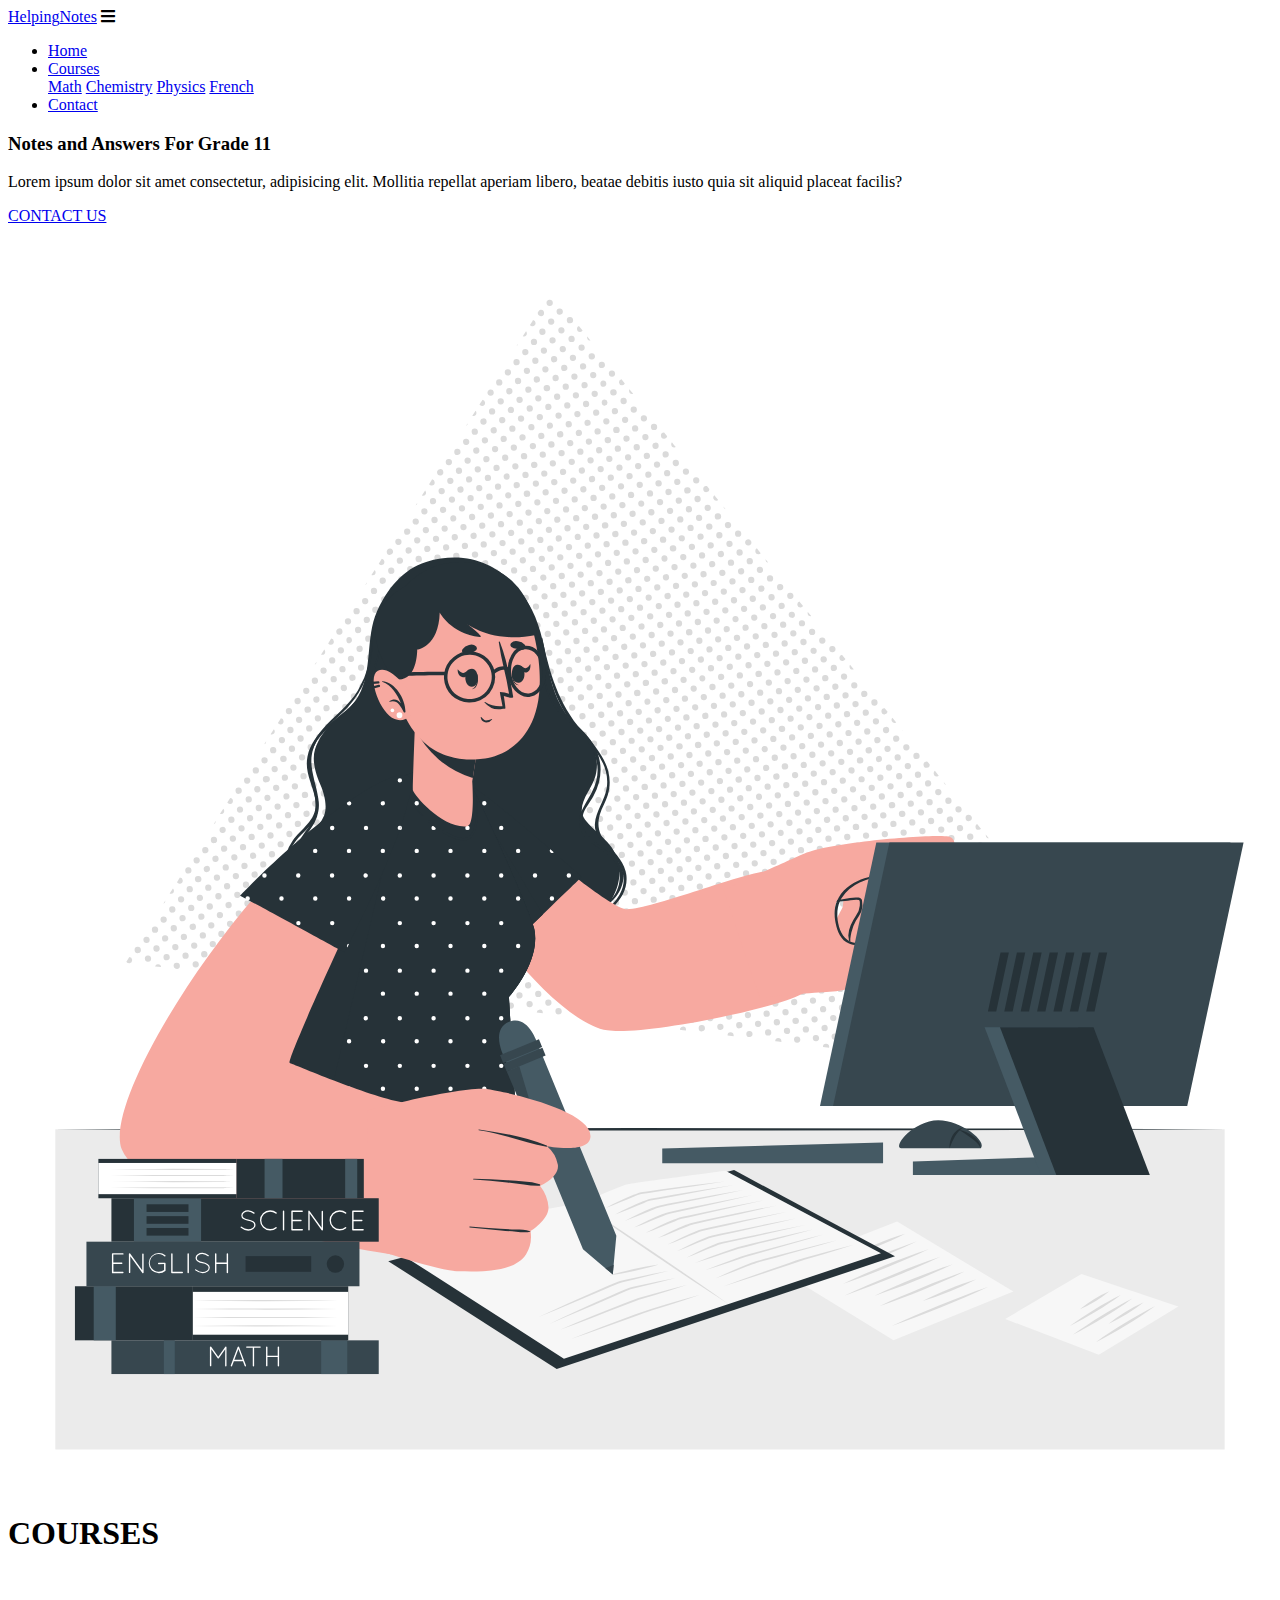
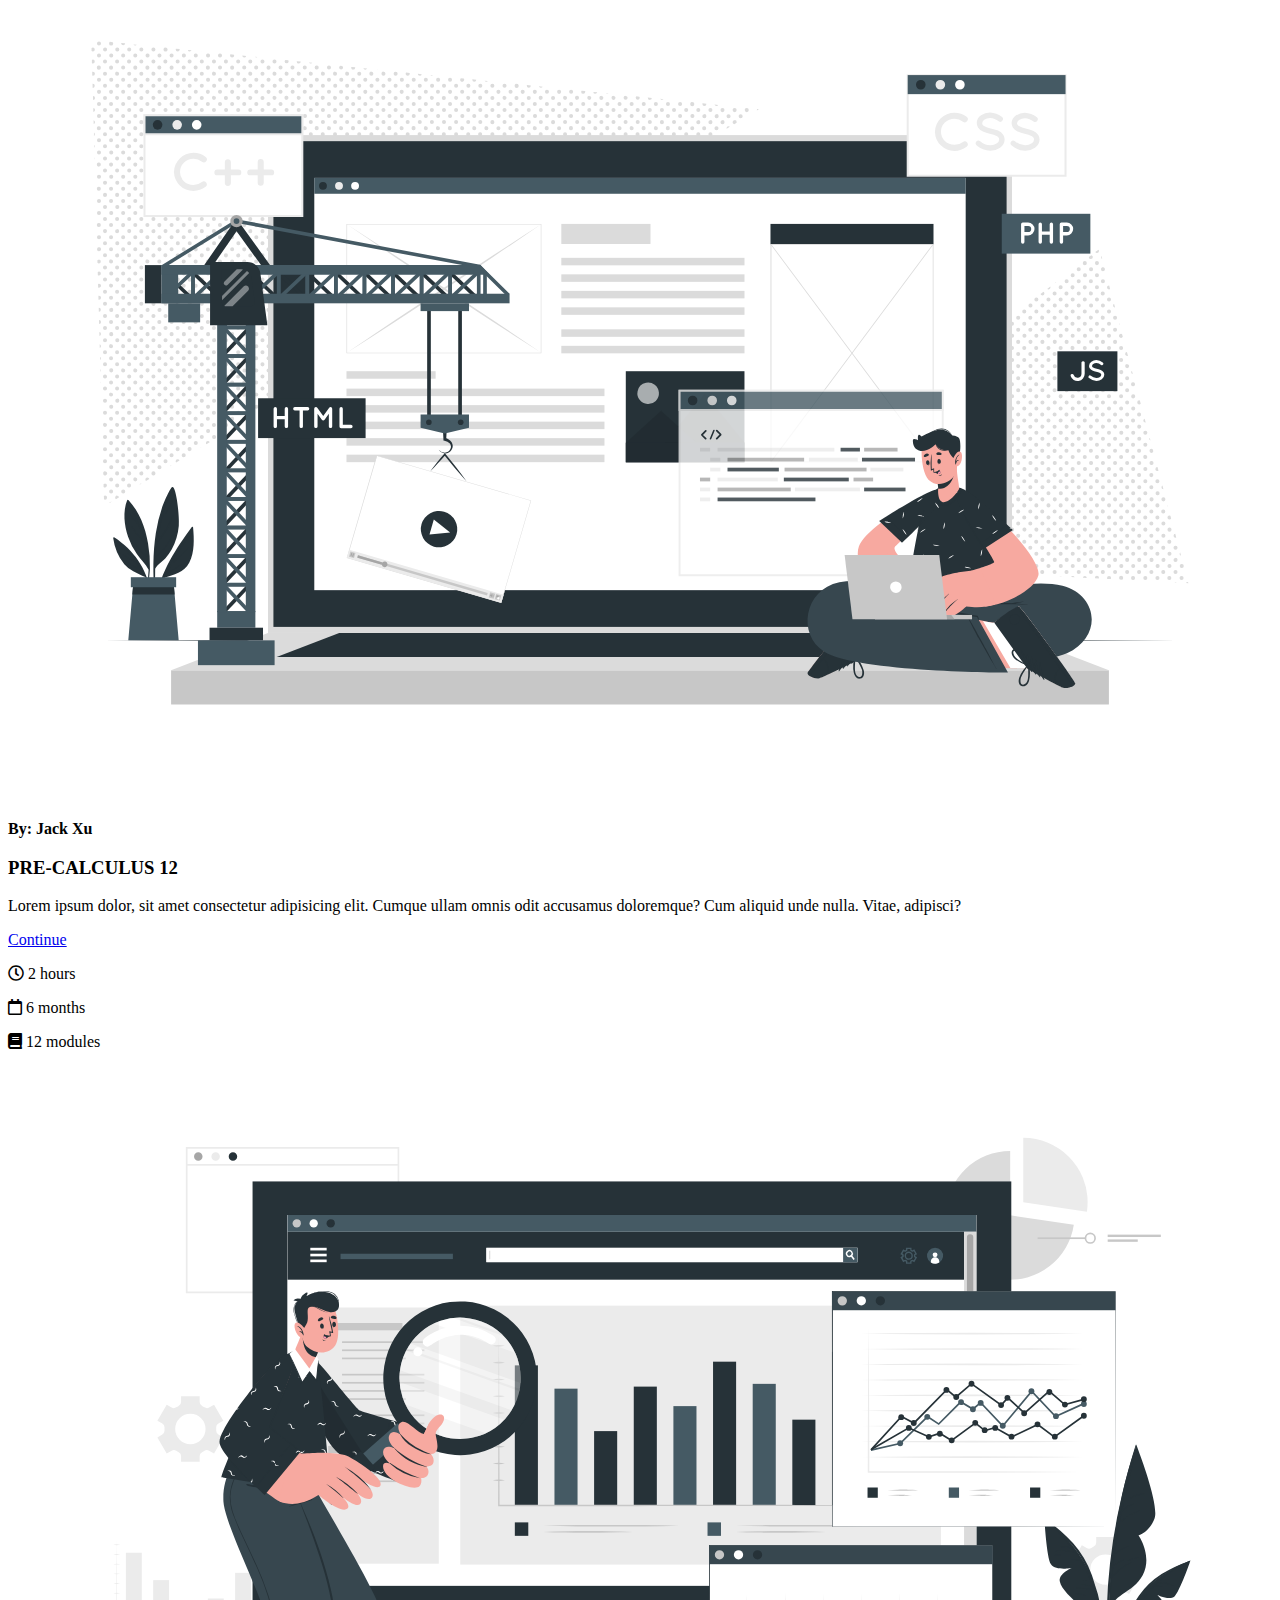
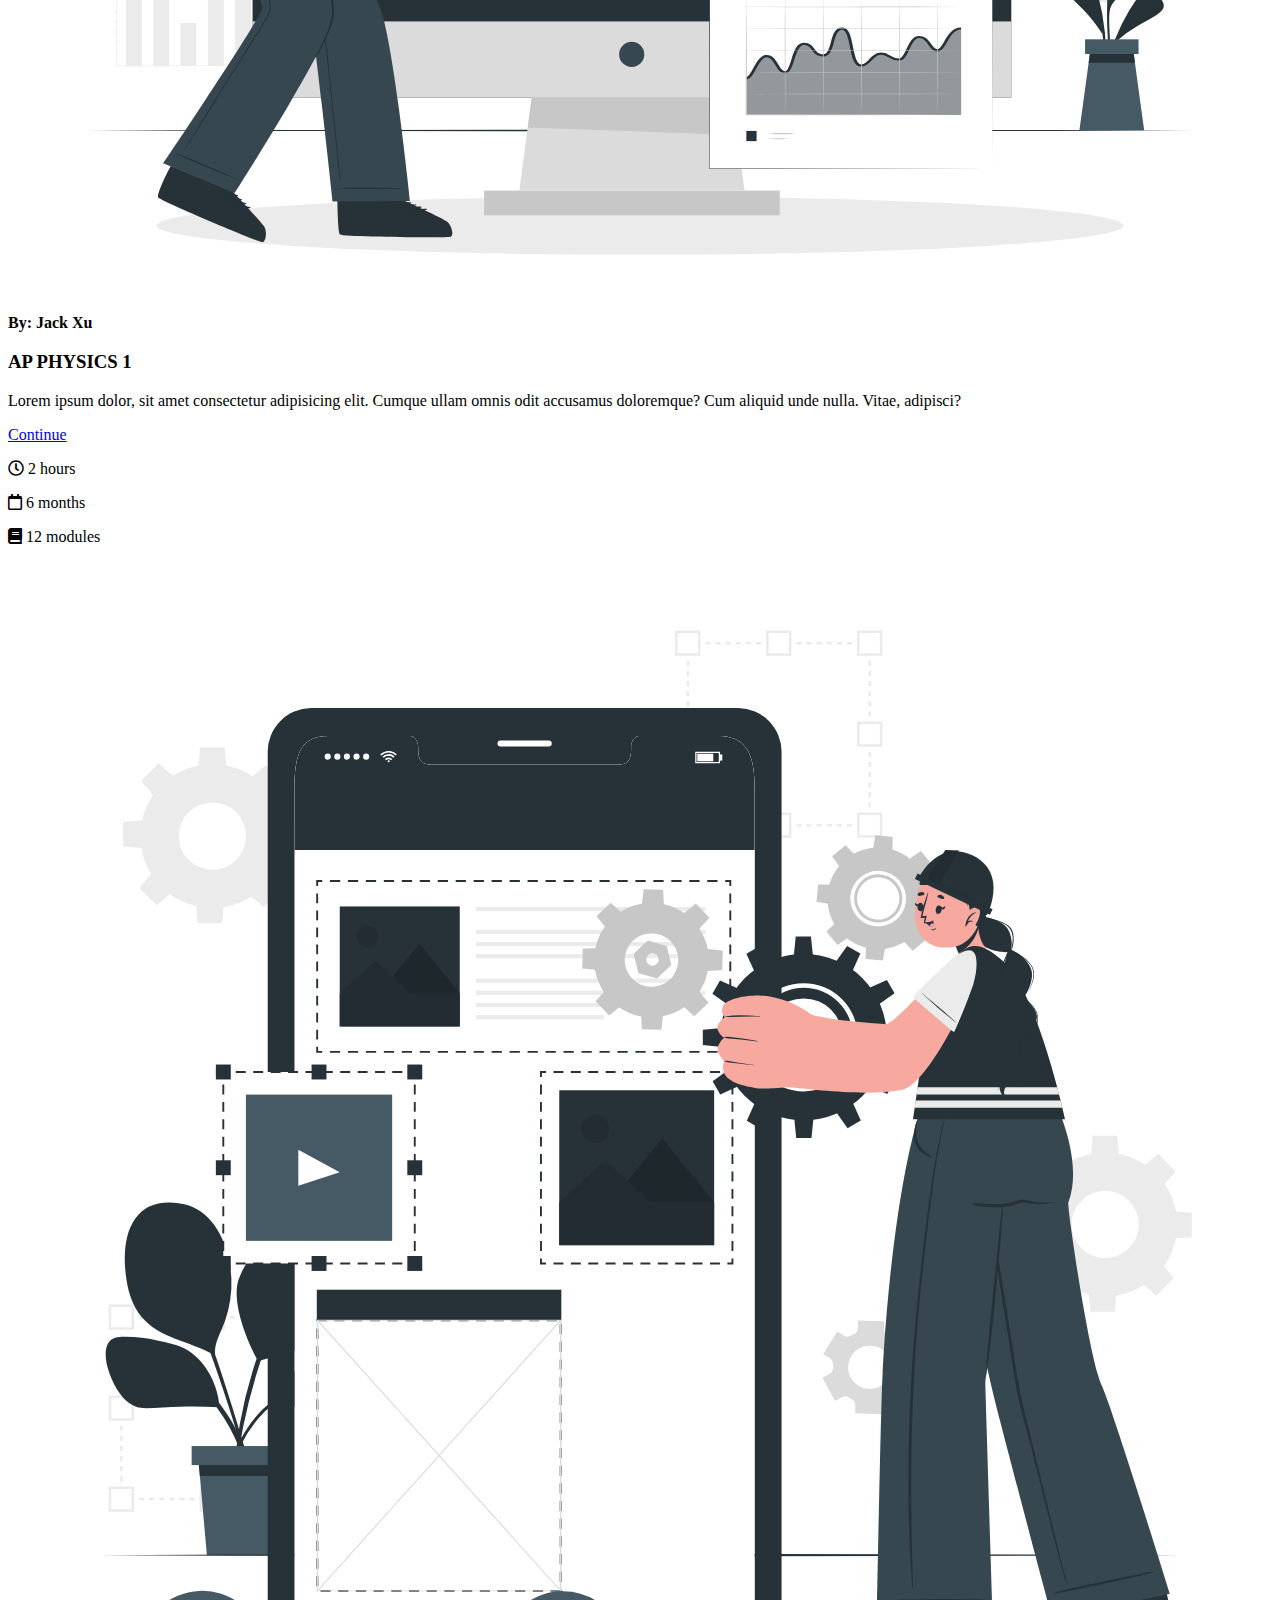
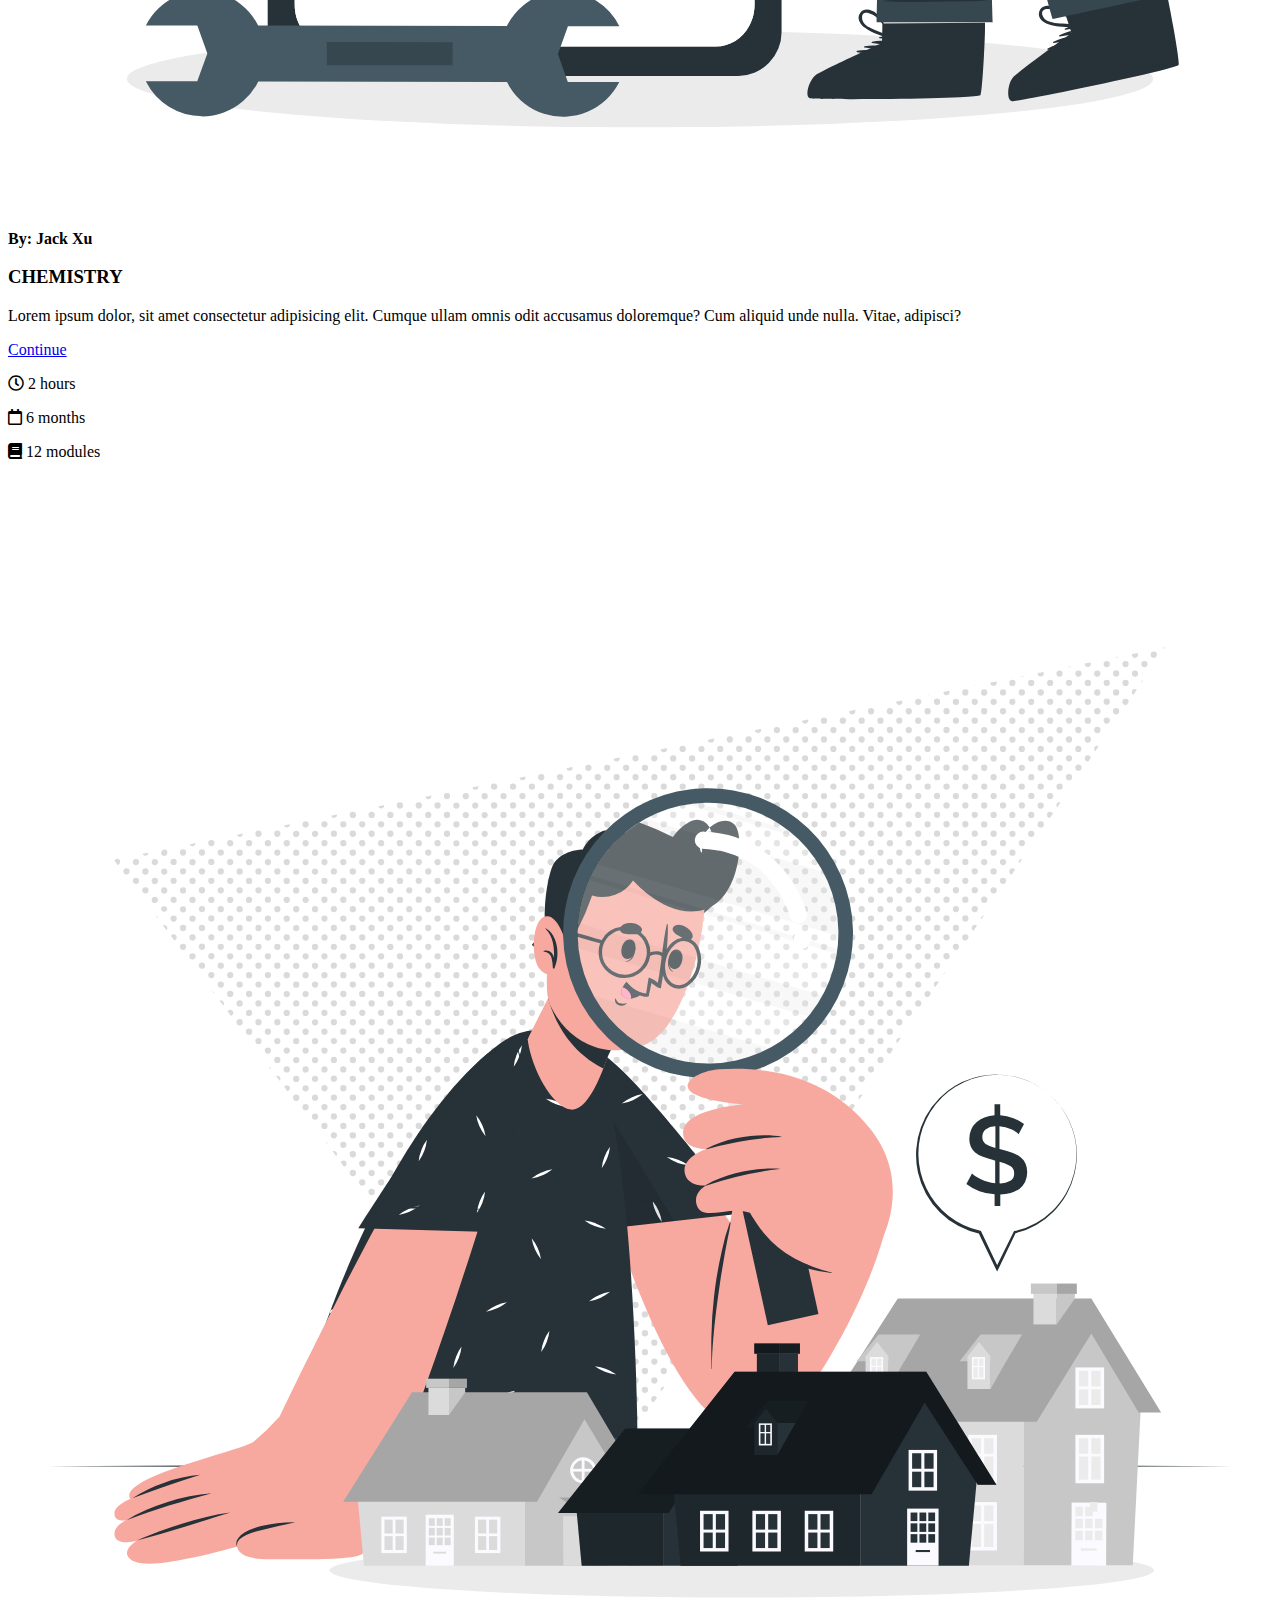
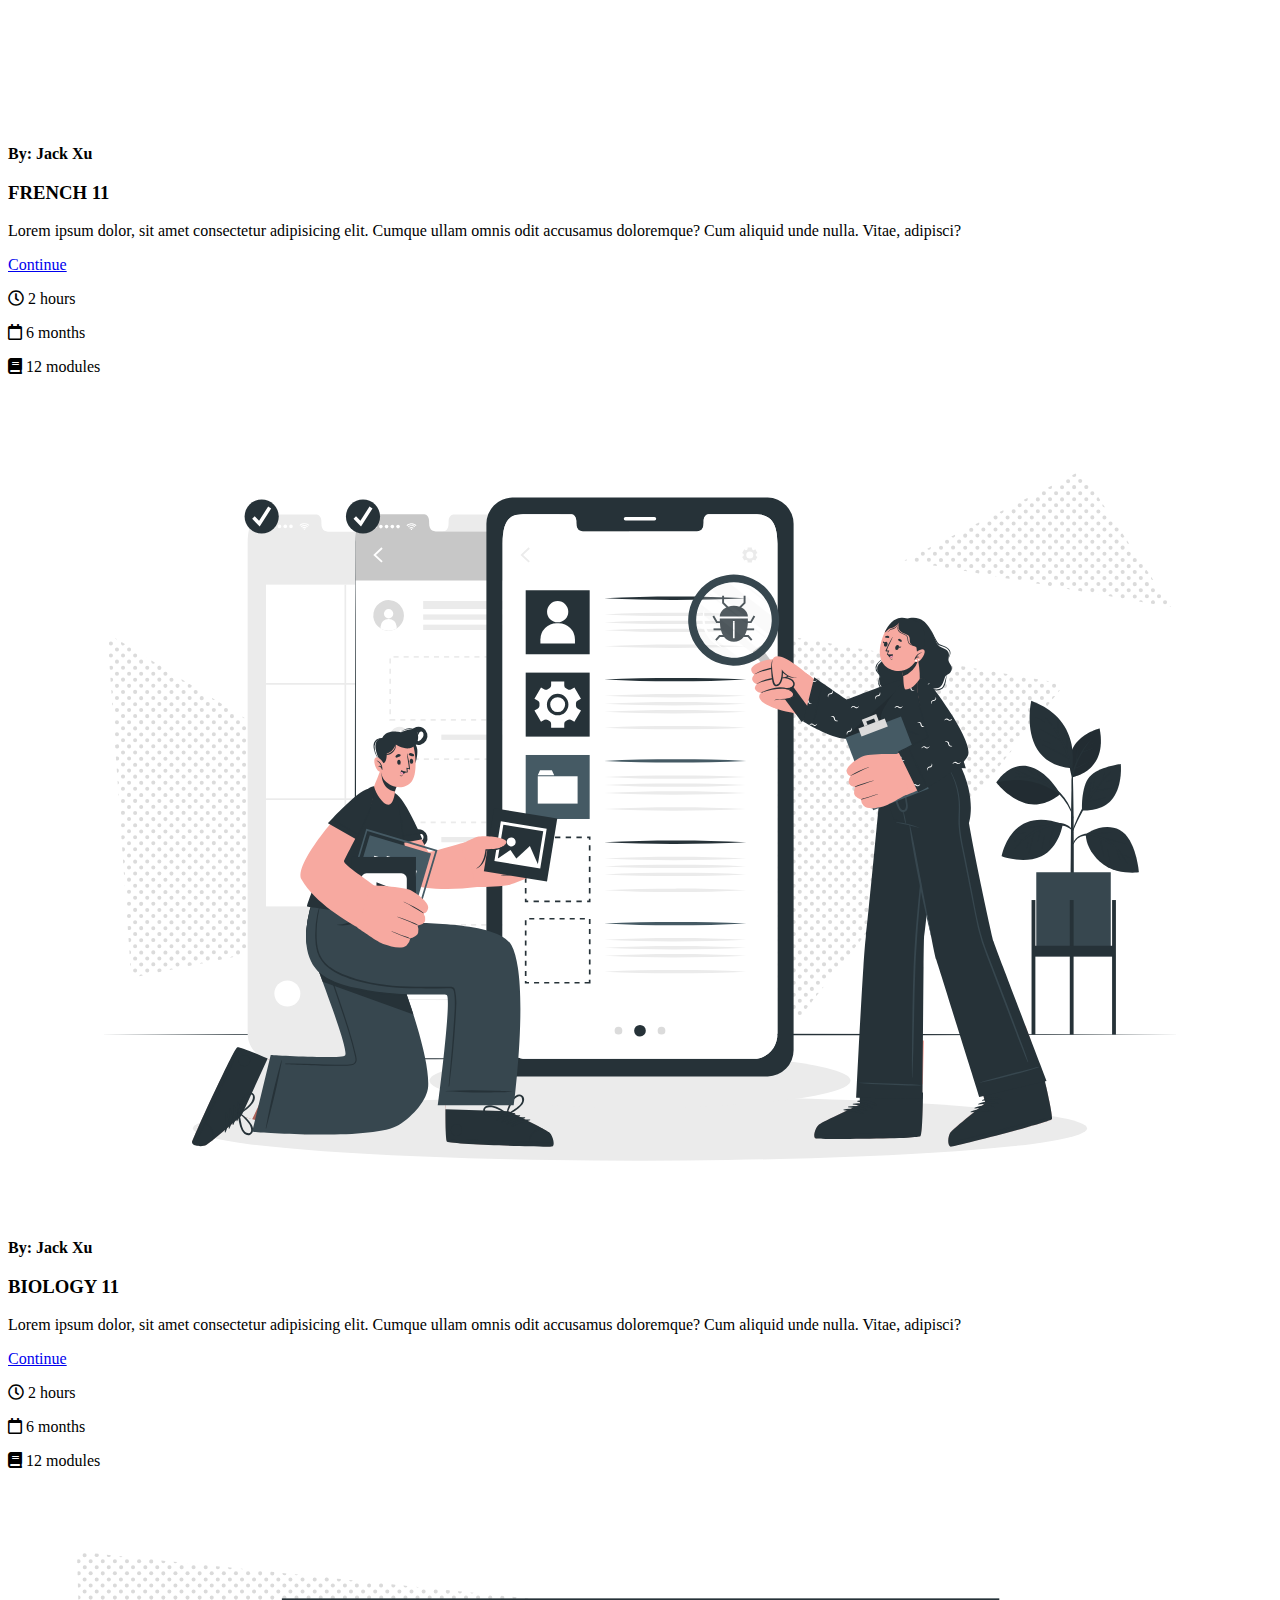
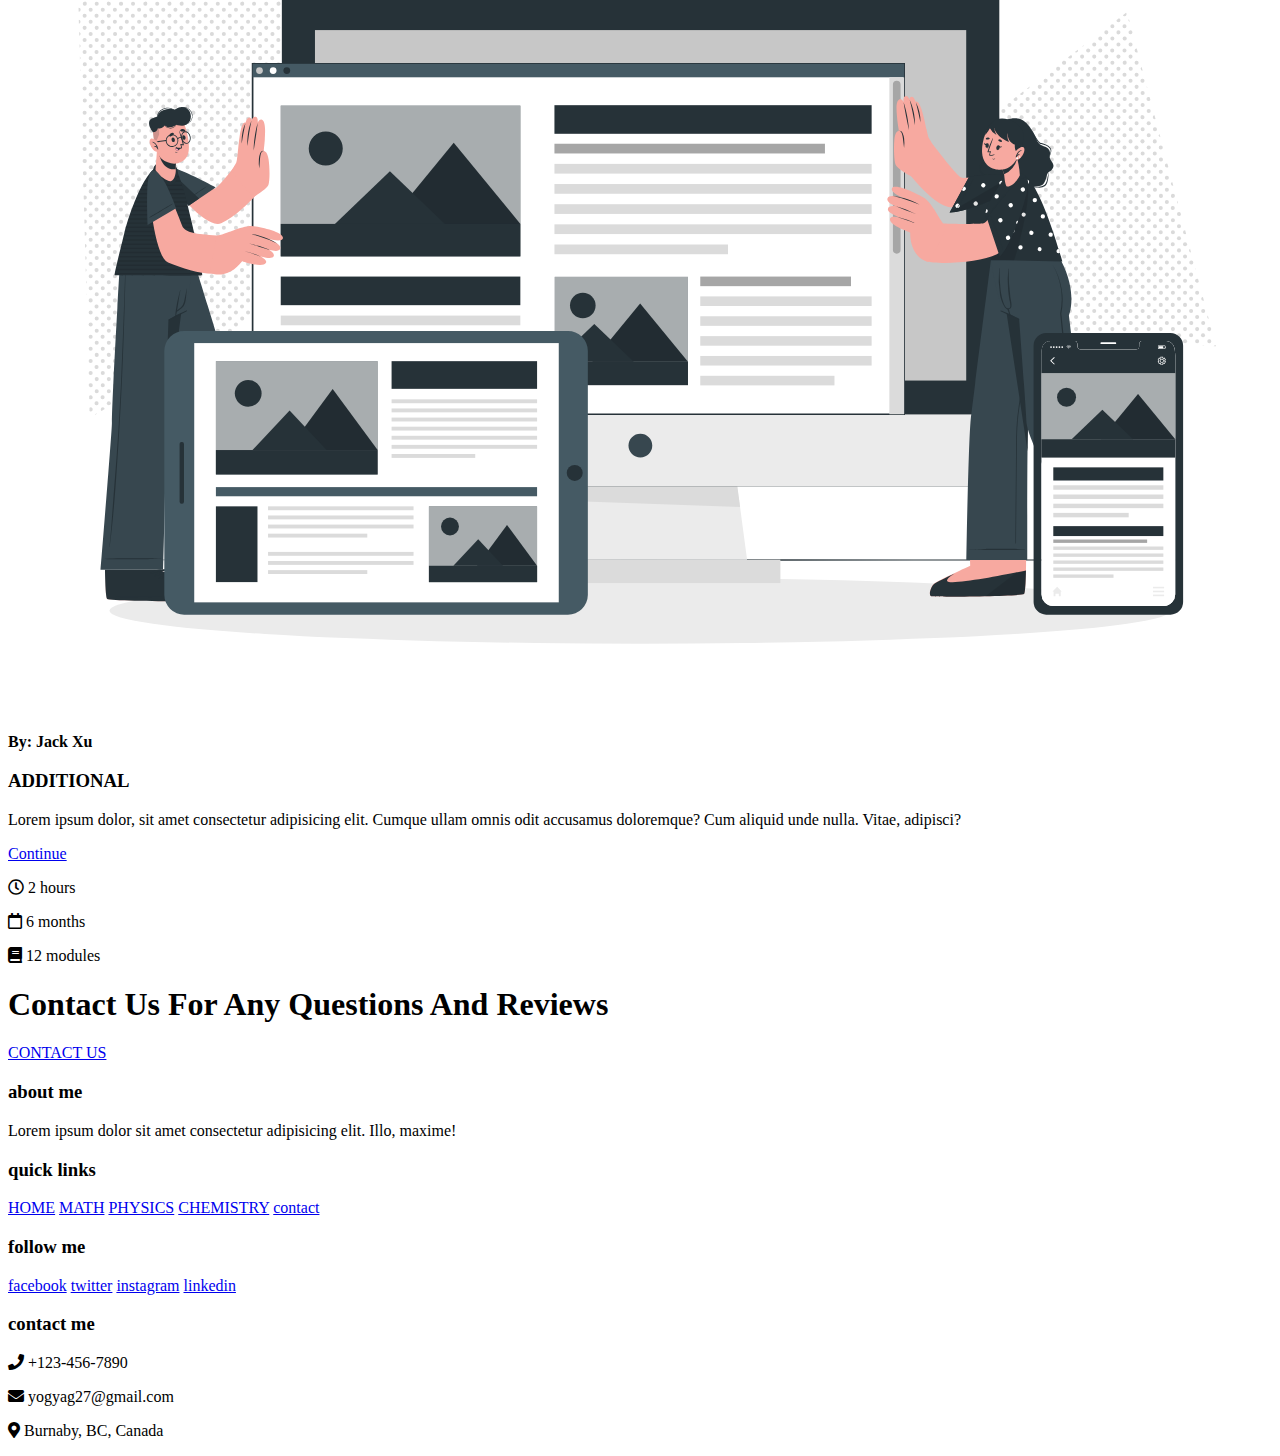
==== index.html @ 60c401e8 "Add files via upload" ====
<!DOCTYPE html>
<html lang="en">
<head>
    <meta charset="UTF-8">
    <meta name="viewport" content="width=device-width, initial-scale=1.0">
    <title>home</title>

    <!-- font awesome cdn link  -->
    <link rel="stylesheet" href="https://cdnjs.cloudflare.com/ajax/libs/font-awesome/5.15.3/css/all.min.css">

    <!-- custom css file link  -->
    <link rel="stylesheet" href="club.css">

</head>
<body>
    
<div class="container">

<header>

    <a href="club.html" class="logo">Helping<span>Notes</span></a>

    <div id="menu" class="fas fa-bars"></div>

    <nav class="navbar">
        <ul>
            <li><a href="club.html">Home</a></li>
            <li><a href="#Math">Courses</a>
                <div>
                    <a href="#">Math</a>
                    <a href="#">Chemistry</a>
                    <a href="Physics.html">Physics</a>
                    <a href="#" class="last">French</a>
                </div>
            </li>
            <li><a href="clubcontact.html">Contact</a></li>
        </ul>
    </nav>

</header>

<!-- home section  -->

<section class="home">

    <div class="content">
        <h3>Notes and Answers For Grade 11</h3>
        <p>Lorem ipsum dolor sit amet consectetur, adipisicing elit. Mollitia repellat aperiam libero, beatae debitis iusto quia sit aliquid placeat facilis?</p>
        <a href="#Contact" class="btn">CONTACT US</a>
    </div>

    <div class="image">
        <img src="images/home-img.svg" alt="">
    </div>

</section>

<!--COURSES-->
<body>
    
<div class="container">

<h1 class="heading"> COURSES </h1>

<!-- course section  -->

<section class="course" id="Math">

    <div class="box">
        <img src="images/course-1.svg" alt="">
        <p9786><b>By: Jack Xu</b></p9786>
        <h3>PRE-CALCULUS 12</h3>
        <p>Lorem ipsum dolor, sit amet consectetur adipisicing elit. Cumque ullam omnis odit accusamus doloremque? Cum aliquid unde nulla. Vitae, adipisci?</p>
        <a href="#" class="btn">Continue</a>
        <div class="icons">
            <p> <i class="far fa-clock"></i> 2 hours </p>
            <p> <i class="far fa-calendar"></i> 6 months </p>
            <p> <i class="fas fa-book"></i> 12 modules </p>
        </div>
    </div>

    <div class="box">
        <img src="images/course-2.svg" alt="">
        <p9786><b>By: Jack Xu</b></p9786>
        <h3>AP PHYSICS 1</h3>
        <p>Lorem ipsum dolor, sit amet consectetur adipisicing elit. Cumque ullam omnis odit accusamus doloremque? Cum aliquid unde nulla. Vitae, adipisci?</p>
        <a href="Physics.html" class="btn">Continue</a>
        <div class="icons">
            <p> <i class="far fa-clock"></i> 2 hours </p>
            <p> <i class="far fa-calendar"></i> 6 months </p>
            <p> <i class="fas fa-book"></i> 12 modules </p>
        </div>
    </div>

    <div class="box">
        <img src="images/course-3.svg" alt="">
        <p9786><b>By: Jack Xu</b></p9786>
        <h3>CHEMISTRY</h3>
        <p>Lorem ipsum dolor, sit amet consectetur adipisicing elit. Cumque ullam omnis odit accusamus doloremque? Cum aliquid unde nulla. Vitae, adipisci?</p>
        <a href="#" class="btn">Continue</a>
        <div class="icons">
            <p> <i class="far fa-clock"></i> 2 hours </p>
            <p> <i class="far fa-calendar"></i> 6 months </p>
            <p> <i class="fas fa-book"></i> 12 modules </p>
        </div>
    </div>

    <div class="box">
        <img src="images/course-4.svg" alt="">
        <p9786><b>By: Jack Xu</b></p9786>
        <h3>FRENCH 11</h3>
        <p>Lorem ipsum dolor, sit amet consectetur adipisicing elit. Cumque ullam omnis odit accusamus doloremque? Cum aliquid unde nulla. Vitae, adipisci?</p>
        <a href="#" class="btn">Continue</a>
        <div class="icons">
            <p> <i class="far fa-clock"></i> 2 hours </p>
            <p> <i class="far fa-calendar"></i> 6 months </p>
            <p> <i class="fas fa-book"></i> 12 modules </p>
        </div>
    </div>

    <div class="box">
        <img src="images/course-5.svg" alt="">
        <p9786><b>By: Jack Xu</b></p9786>
        <h3>BIOLOGY 11</h3>
        <p>Lorem ipsum dolor, sit amet consectetur adipisicing elit. Cumque ullam omnis odit accusamus doloremque? Cum aliquid unde nulla. Vitae, adipisci?</p>
        <a href="#" class="btn">Continue</a>
        <div class="icons">
            <p> <i class="far fa-clock"></i> 2 hours </p>
            <p> <i class="far fa-calendar"></i> 6 months </p>
            <p> <i class="fas fa-book"></i> 12 modules </p>
        </div>
    </div>

    <div class="box">
        <img src="images/course-6.svg" alt="">
        <p9786><b>By: Jack Xu</b></p9786>
        <h3>ADDITIONAL</h3>
        <p>Lorem ipsum dolor, sit amet consectetur adipisicing elit. Cumque ullam omnis odit accusamus doloremque? Cum aliquid unde nulla. Vitae, adipisci?</p>
        <a href="#" class="btn">Continue</a>
        <div class="icons">
            <p> <i class="far fa-clock"></i> 2 hours </p>
            <p> <i class="far fa-calendar"></i> 6 months </p>
            <p> <i class="fas fa-book"></i> 12 modules </p>
        </div>
    </div>

</section>

<!--CONTACT-->
<section class="cta" id="Contact">
    <h1>Contact Us For Any Questions And Reviews</h1>
    <a href="clubcontact.html" class="hero-btn">CONTACT US</a>
</section>

<!-- footer section  -->

<section class="footer1">

    <div class="box-container">

        <div class="box">
            <h3>about me</h3>
            <p>Lorem ipsum dolor sit amet consectetur adipisicing elit. Illo, maxime!</p>
        </div>

        <div class="box">
            <h3>quick links</h3>
            <a href="#">HOME</a>
            <a href="#">MATH</a>
            <a href="#">PHYSICS</a>
            <a href="#">CHEMISTRY</a>
            <a href="#">contact</a>
        </div>

        <div class="box">
            <h3>follow me</h3>
            <a href="#">facebook</a>
            <a href="#">twitter</a>
            <a href="#">instagram</a>
            <a href="#">linkedin</a>
        </div>

        <div class="box">
            <h3>contact me</h3>
           <p> <i class="fas fa-phone"></i> +123-456-7890 </p>
           <p> <i class="fas fa-envelope"></i> yogyag27@gmail.com </p>
           <p> <i class="fas fa-map-marker-alt"></i> Burnaby, BC, Canada </p>
        </div>

    </div>


</section>

</div>



</div>

<!-- custom js file link -->
<script src="js/script.js"></script>

</body>

<!-- custom js file link -->
<script src="club.js"></script>

</body>
</html>
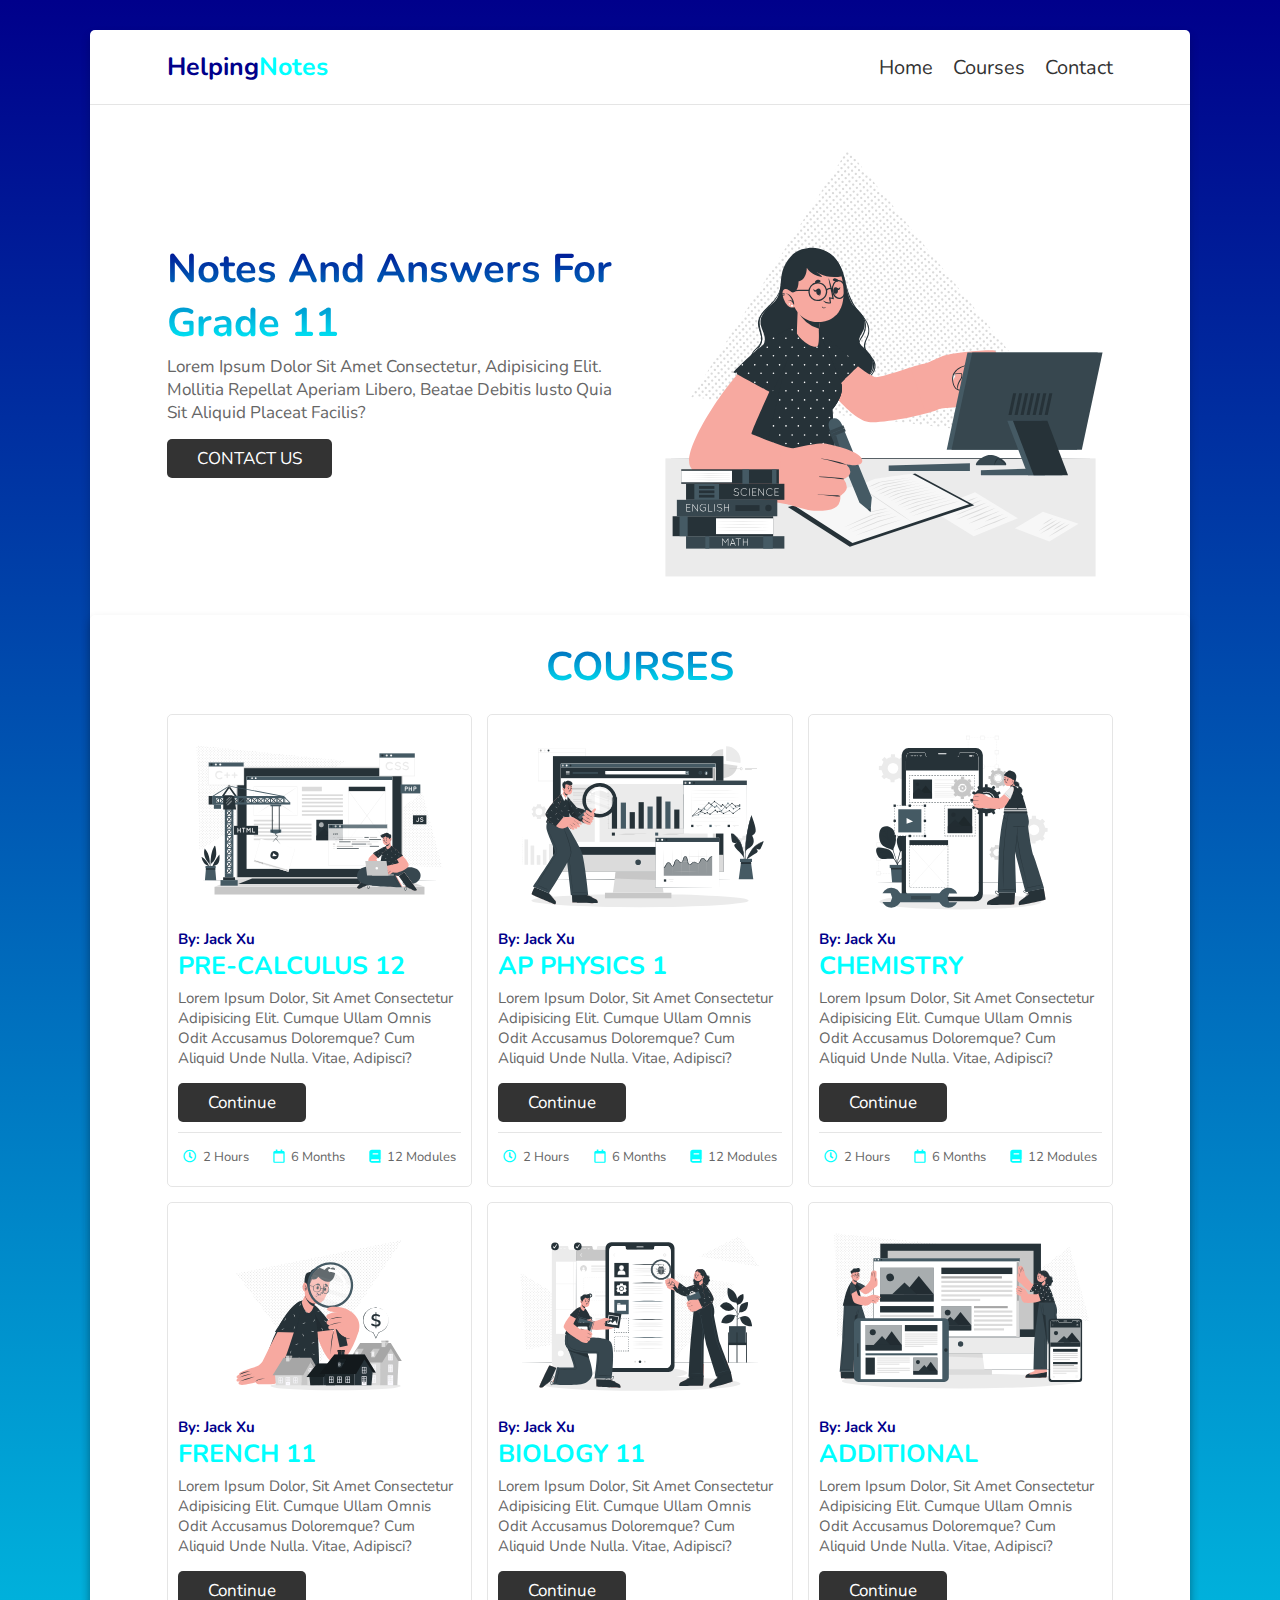
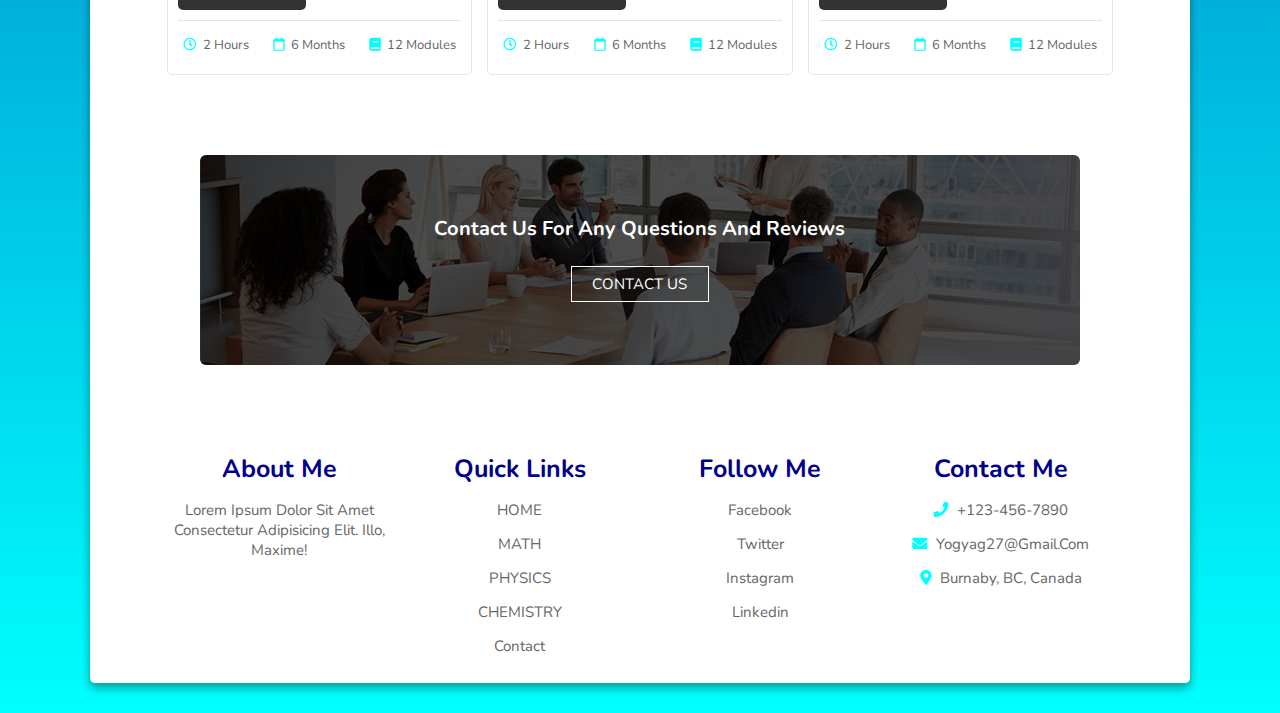
==== commit 00cffc13: "Update index.html" ====
--- a/index.html
+++ b/index.html
@@ -9,7 +9,7 @@
     <link rel="stylesheet" href="https://cdnjs.cloudflare.com/ajax/libs/font-awesome/5.15.3/css/all.min.css">
 
     <!-- custom css file link  -->
-    <link rel="stylesheet" href="club.css">
+    <link rel="stylesheet" href="index.css">
 
 </head>
 <body>
@@ -207,4 +207,4 @@
 <script src="club.js"></script>
 
 </body>
-</html>+</html>
--- a/index.css
+++ b/index.css
@@ -0,0 +1,1027 @@
+@import url('https://fonts.googleapis.com/css2?family=Nunito:wght@200;300;400;600;700&display=swap');
+
+:root{
+  --cyan:#00FFFF;
+  --dblue:#00008B;
+  --gradient:linear-gradient(180deg, var(--dblue), var(--cyan));
+}
+
+*{
+  font-family: 'Nunito', sans-serif;
+  margin:0; padding:0;
+  box-sizing: border-box;
+  outline: none; border:none;
+  text-decoration: none;
+  text-transform: capitalize;
+  transition: all .2s ease-out;
+}
+
+html{
+  font-size: 62.5%;
+  overflow-x: hidden;
+  scroll-behavior: smooth;
+}
+
+html::-webkit-scrollbar{
+  width:1rem;
+}
+
+html::-webkit-scrollbar-track{
+  background:#333;
+}
+
+html::-webkit-scrollbar-thumb{
+  background:#fff;
+  border-radius: 5rem;
+}
+
+body{
+  background:var(--gradient);
+  padding:3rem 7%;
+}
+
+section{
+  padding:2rem 7%;
+}
+
+.container{
+  background:#fff;
+  border-radius: .5rem;
+  box-shadow: 0 .5rem 1rem rgba(0,0,0,.2);
+}
+
+.heading{
+  color:transparent;
+  background:var(--gradient);
+  -webkit-background-clip: text;
+  background-clip: text;
+  padding:0 1rem;
+  padding-top: 2.5rem;
+  text-align: center;
+  font-size: 4rem;
+  text-transform: uppercase;
+}
+
+.btn{
+  display: inline-block;
+  margin-top: 1rem;
+  padding:.8rem 3rem;
+  border-radius: .5rem;
+  background:#333;
+  color:#fff;
+  cursor: pointer;
+  font-size: 1.7rem;
+}
+
+.btn:hover{
+  background:var(--gradient);
+}
+
+header{
+  display: flex;
+  align-items: center;
+  justify-content: space-between;
+  width: 100%;
+  padding:2rem 7%;
+  border-bottom: .1rem solid rgba(0,0,0,.1);
+  position: relative;
+  z-index: 1000;
+}
+
+header .navbar ul{
+  display: flex;
+}
+
+header .logo{
+  font-size: 2.5rem;
+  color:var(--dblue);
+  font-weight: bold;
+}
+
+header .logo span{
+  color:var(--cyan);
+}
+
+header .navbar ul li a{
+  margin-left: 2rem;
+  font-size: 2rem;
+  color:#333;
+}
+
+header .navbar ul li a:hover{
+  color:var(--cyan);
+}
+
+#menu{
+  font-size: 2.5rem;
+  padding:.5rem 1rem;
+  border-radius: .3rem;
+  border:.1rem solid rgba(0,0,0,.2);
+  cursor: pointer;
+  display: none;
+}
+
+.home{
+  display: flex;
+  flex-wrap: wrap;
+  gap:1.5rem;
+  align-items: center;
+}
+
+.home .content{
+  flex:1 1 40rem;
+}
+
+.home .image{
+  flex:1 1 40rem;
+}
+
+.home .image img{
+  width:100%;
+}
+
+.home .content h3{
+  color:transparent;
+  background:var(--gradient);
+  -webkit-background-clip: text;
+  background-clip: text;
+  font-size: 4rem;
+}
+
+.home .content p{
+  padding:.5rem 0;
+  font-size: 1.7rem;
+  color:#666;
+}
+
+.course{
+  display: flex;
+  flex-wrap: wrap;
+  gap:1.5rem;
+}
+
+.course .box{
+  flex:1 1 30rem;
+  border-radius: .5rem;
+  border:.1rem solid rgba(0,0,0,.1);
+  padding:1rem;
+  position: relative;
+}
+
+.course .box img{
+  height:20rem;
+  width:100%;
+}
+
+.course .box .amount{
+  position: absolute;
+  top:1rem; left:1rem;
+  font-size: 2rem;
+  padding:.5rem 1rem;
+  background:var(--cyan);
+  color:#fff;
+  border-radius: .5rem;
+}
+
+.course .box .stars i{
+  color:var(--dblue);
+  font-size: 1.5rem;
+  padding:1rem 0;
+}
+
+.course .box h3{
+  color:var(--cyan);
+  font-size: 2.5rem;
+}
+
+.course .box p{
+  color:#666;
+  font-size: 1.5rem;
+  padding:.5rem 0;
+}
+
+.course .icons{
+  display: flex;
+  justify-content: space-between;
+  border-top: .1rem solid rgba(0,0,0,.1);
+  margin-top: 1rem;
+  padding:.5rem;
+  padding-top: 1rem;
+}
+
+.course .icons p{
+  color:#666;
+  font-size: 1.3rem;
+}
+
+.course .icons p i{
+  padding-right: .4rem;
+  color:var(--cyan);
+}
+
+.teacher{
+  display: flex;
+  flex-wrap: wrap;
+  gap:1.5rem;
+}
+
+.teacher .box{
+  flex:1 1 23rem;
+  border:.1rem solid rgba(0,0,0,.1);
+  border-radius:.5rem;
+  padding:1.5rem;
+  text-align: center;
+}
+
+.teacher .box img{
+  height: 10rem;
+  width:10rem;
+  margin:.5rem 0;
+  border-radius: 50%;
+  object-fit: cover;
+}
+
+.teacher .box h3{
+  color:var(--dblue);
+  font-size: 2.5rem;
+}
+
+.teacher .box span{
+  color:var(--cyan);
+  font-size: 2rem;
+}
+
+.teacher .box p{
+  color:#666;
+  font-size: 1.5rem;
+  padding:1rem 0;
+}
+
+.teacher .box .share a{
+  height:4rem;
+  width:4rem;
+  line-height: 4rem;
+  font-size: 2rem;
+  background:var(--cyan);
+  border-radius: .5rem;
+  margin:.3rem;
+  color:#fff;
+}
+
+.teacher .box .share a:hover{
+  background:var(--dblue);
+}
+
+.price{
+  display: flex;
+  flex-wrap: wrap;
+  gap:1.5rem;
+}
+
+.price .box{
+  flex:1 1 30rem;
+  text-align: center;
+  border:.1rem solid rgba(0,0,0,.1);
+  border-radius: .5rem;
+}
+
+.price .box h3{
+  font-size: 2.5rem;
+  color:#333;
+  padding:1.5rem 0;
+}
+
+.price .box .amount{
+  font-size: 4.5rem;
+  color:#fff;
+  padding:1rem 0;
+  background:var(--gradient);
+  font-weight: bold;
+}
+
+.price .box .amount span{
+  font-size: 2rem;
+}
+
+.price .box  ul{
+  border-bottom: .1rem solid rgba(0,0,0,.1);
+  padding: 1rem 0;
+  list-style: none;
+}
+
+.price .box ul li{
+  padding:.7rem 0;
+  font-size: 1.7rem;
+  color:#666;
+}
+
+.price .box .btn{
+  margin:2rem 0;
+}
+
+.review{
+  display: flex;
+  flex-wrap: wrap;
+  gap:1.5rem;
+}
+
+.review .box{
+  border-radius: .5rem;
+  border:.1rem solid rgba(0,0,0,.1);
+  padding:1rem;
+  flex:1 1 30rem;
+}
+
+.review .box .student{
+  display: flex;
+  align-items: center;
+  justify-content: space-between;
+}
+
+.review .box .student .student-info{
+  display: flex;
+  align-items: center;
+}
+
+.review .box .student i{
+  font-size: 6rem;
+  color:var(--cyan);
+  opacity: .5;
+}
+
+.review .box .student .student-info img{
+  border-radius: 50%;
+  object-fit: cover;
+  height: 7rem;
+  width:7rem;
+  margin-right: 1.5rem;
+}
+
+.review .box .student .student-info h3{
+  font-size: 2rem;
+  color:#333;
+}
+
+.review .box .student .student-info span{
+  font-size: 1.5rem;
+  color:var(--cyan);
+}
+
+.review .box .text{
+  padding:1rem 0;
+  font-size: 1.6rem;
+  color:#666;
+}
+
+.contact{
+  display: flex;
+  flex-wrap: wrap;
+  gap: 1.5rem;
+}
+
+.contact .image{
+  flex:1 1 35rem;
+}
+
+.contact .image img{
+  width:100%;
+}
+
+.contact form{
+  flex:1 1 50rem;
+  border:.1rem solid rgba(0,0,0,.1);
+  border-radius: .5rem;
+  padding:2rem;
+}
+
+.contact form .inputBox{
+  display: flex;
+  justify-content: space-between;
+  flex-wrap: wrap;
+}
+
+.contact form .inputBox input,
+.contact form .box, 
+.contact form textarea{
+  width: 100%;
+  padding:1rem;
+  margin:.7rem 0;
+  font-size: 1.7rem;
+  border:.1rem solid rgba(0,0,0,.1);
+  border-radius: .5rem;
+  text-transform: none;
+  color:#333;
+} 
+
+.contact form .inputBox input:focus,
+.contact form .box:focus, 
+.contact form textarea:focus{
+  border-color: var(--cyan);
+}
+
+.contact form .inputBox input{
+  width:49%;
+}
+
+.contact form textarea{
+  height: 20rem;
+  resize: none;
+}
+button[type="submit"]:hover{
+    background-color: rgb(214, 226, 236);
+}
+.success{
+    padding-left: 35rem;
+    font-size: 1.5rem;
+    padding-top: 2rem;
+    font-style: oblique;
+    padding-bottom: 20rem;
+}
+.error{
+    padding-left: 25rem;
+    font-size: 1.5rem;
+    padding-top: 2rem;
+    font-style: oblique;
+}
+#status.success{
+    background-color: rgb(211, 250, 153);
+    animation: status 4s ease forwards;
+}
+#status.error{
+    background-color: rgb(250, 129, 92);
+    animation: status 4s ease forwards;
+}
+#status{
+    width: 90%;
+    max-width: 18rem;
+    text-align: center;
+    padding: 0.6rem;
+    margin: 0 auto;
+    border-radius: 0.48rem;
+}
+@keyframes status{
+    0%{
+        opacity: 1;
+        pointer-events: all;
+    }
+    90%{
+        opacity: 1;
+        pointer-events: all;
+    }
+    100%{
+        opacity: 0;
+        pointer-events: none;
+    }
+}
+/*Call To Action*/
+
+.cta{
+    margin: 6rem auto;
+    width: 80%;
+    background-image: linear-gradient(rgba(0,0,0,0.7),rgba(0,0,0,0.7)),url(images/banner.jpg);
+    background-position: center;
+    background-size: cover;
+    border-radius: 0.6rem;
+    text-align: center;
+    padding: 6rem 0;
+    height: 21rem;
+}
+.cta h1{
+    color: #fff;
+    margin-bottom: 2.4rem;
+    padding: 0;
+    font-size: 2rem;
+}
+
+/*
+ @media(max-width: 700px){
+    .cta h1{
+        font-size: 1.44rem;
+    }
+} 
+*/
+/*Makes the button on home page*/
+.hero-btn{
+    display: inline-block;
+    text-decoration: none;
+    color: #fff;
+    border: 0.06rem solid #fff;
+    padding: 0.72rem 2.04rem;
+    font-size: 1.5rem;
+    background: transparent;
+    position: relative;
+    cursor: pointer;
+}
+/*The "x" mark will be hidden for laptops*/
+nav .fa{
+    display: none;
+}
+
+/*Makes the hover effect*/
+.hero-btn:hover{
+    border: 0.06rem solid #f44336;
+    background: #f44336;
+    transition: 1s;
+}
+
+.footer{
+    /* margin-top: 155rem; */
+    margin-top: 140%;
+}
+
+.footer .box-container{
+  display: flex;
+  flex-wrap: wrap;
+  gap:1.5rem;
+}
+
+.footer .box-container .box{
+  flex:1 1 20rem;
+  text-align: center;
+}
+
+.footer .box-container .box h3{
+  font-size: 2.5rem;
+  color:var(--dblue);
+  padding:.7rem 0;
+}
+
+.footer .box-container .box p{
+  font-size: 1.5rem;
+  color:#666;
+  padding:.7rem 0;
+}
+
+.footer .box-container .box a{
+  display: block;
+  font-size: 1.5rem;
+  color:#666;
+  padding:.7rem 0;
+}
+
+.footer .box-container .box a:hover{
+  color:var(--cyan);
+}
+
+.footer .box-container .box p i{
+  padding-right: .5rem;
+  color:var(--cyan);
+}
+
+.footer .credit{
+  font-size: 2rem;
+  margin-top: 1rem;
+  padding:1rem;
+  padding-top: 2rem;
+  text-align: center;
+  border-top: .1rem solid rgba(0,0,0,.1);
+  color:#666;
+}
+
+.footer .credit span{
+  color:var(--cyan);
+}
+
+.footer1{
+    /* margin-top: 155rem; */
+    margin-top: 0%;
+}
+
+.footer1 .box-container{
+  display: flex;
+  flex-wrap: wrap;
+  gap:1.5rem;
+}
+
+.footer1 .box-container .box{
+  flex:1 1 20rem;
+  text-align: center;
+}
+
+.footer1 .box-container .box h3{
+  font-size: 2.5rem;
+  color:var(--dblue);
+  padding:.7rem 0;
+}
+
+.footer1 .box-container .box p{
+  font-size: 1.5rem;
+  color:#666;
+  padding:.7rem 0;
+}
+
+.footer1 .box-container .box a{
+  display: block;
+  font-size: 1.5rem;
+  color:#666;
+  padding:.7rem 0;
+}
+
+.footer1 .box-container .box a:hover{
+  color:var(--cyan);
+}
+
+.footer1 .box-container .box p i{
+  padding-right: .5rem;
+  color:var(--cyan);
+}
+
+.footer1 .credit{
+  font-size: 2rem;
+  margin-top: 1rem;
+  padding:1rem;
+  padding-top: 2rem;
+  text-align: center;
+  border-top: .1rem solid rgba(0,0,0,.1);
+  color:#666;
+}
+
+.footer1 .credit span{
+  color:var(--cyan);
+}
+
+.container{
+    width: 100%;
+    background:#fff;
+    border-radius: .5rem;
+    box-shadow: 0 .5rem 1rem rgba(0,0,0,.2);
+}
+
+.subject1
+{
+    position: absolute;
+    left: 4.5%;
+    top: 15%;
+    display:flex;
+    flex-wrap: wrap;
+}
+
+.title{
+    font-size: 6rem;
+    text-size-adjust: 0.8;
+    margin-top: 8.5%;
+    margin-bottom: 3rem;
+    margin-left: 10%;
+    /* background-color: #f3ec78; */
+    background-image: linear-gradient(180deg, #06358b, #75c6d1);
+    background-size: 100%;
+    -webkit-background-clip: text;
+    -moz-background-clip: text;
+    -webkit-text-fill-color: transparent; 
+    -moz-text-fill-color: transparent;
+}
+
+.chapter-holder a{
+  width: 26.5%;
+  /* height: 39rem; */
+  height: 33%;
+  margin: 1.7%;
+}
+
+.chapter-header img{
+  width: 80%;
+  height: auto;
+  margin-left: 10%;
+  margin-top: 7%;
+}
+
+.chapter-holder{
+    display: flex;
+    flex-wrap: wrap;
+    margin-left: 6%;
+    height: auto;
+    width: 100%;
+}
+
+.chapters{
+    /* height: 33%;
+    width: 26.5%; */
+    height: 100%;
+    width: 100%;
+    /* margin: 1.7%; */
+    background-color:rgba(255, 253, 253, 0.842);
+    border-radius: 3rem;
+    border: 0.2rem solid  rgb(84, 84, 189);
+}
+
+.chapters:hover{
+
+    box-shadow: 0rem 0.7rem 0.7rem 0rem rgb(167, 228, 223), 0 0.7rem 0.7rem 0 rgba(0, 0, 0, 0.19);
+    border-color:rgb(30, 255, 236);
+    /* background-color: rgb(213, 235, 233); */
+}
+
+.chapter-text{
+  padding: 1.3% 0%;
+    text-align: center;
+    margin-left: 0rem;
+    margin-right: 17%;
+    margin-top:8%;
+    border-top-right-radius: 0.9rem;
+    border-bottom-right-radius: 0.9rem;
+    font-size: 3rem;
+    font-weight:500;
+    background:linear-gradient(90deg,rgb(76, 76, 197),rgb(26, 26, 212));
+    color:rgb(30, 255, 236);
+    height: 12.5%;
+    border-left: 0rem;
+    border-top: 3% solid rgb(8, 58, 124);
+    border-bottom: 3% solid rgb(8, 58, 124);
+    border-right: 3% solid rgb(42, 89, 150);
+    /* box-shadow: width for right, width for bottom, blur effect in px, spread in px, color */
+    transition: all 1s linear;
+}
+
+.fa-rectangle{
+    color:rgb(84, 84, 189);
+}
+
+.chapters:hover .chapter-text{
+    background: linear-gradient(90deg,rgb(30, 255, 236),rgb(61, 194, 228));
+    border-top: 0.1rem solid rgb(21, 196, 181);
+    border-bottom: 0.1rem solid rgb(21, 196, 181);
+    border-right: 0.1rem solid rgb(21, 196, 181);
+    color: rgb(84, 84, 189);
+    font-weight: 500;
+    
+}
+
+#roller-coaster{
+    margin-left: 8.5%;
+    height: 10%;
+    width: 40%;
+}
+
+.decoration-line{
+    height: 0.3rem;
+    background-color:rgb(84, 84, 189);
+    width: 0rem;
+    margin-top: 3%;
+    transition: width 1.5s ease-in-out, background-color 0.5s ease-in-out;
+    border-top-right-radius: 1%;
+    border-bottom-right-radius: 0.1rem;
+
+}
+
+
+.chapters:hover .decoration-line{
+    width: 77%;
+    background-color: rgb(30, 255, 236);
+}
+
+.display-text{
+  font-family: 'Bebas Neue', cursive;
+}
+
+.hidden-text{
+  font-family: 'Bebas Neue', cursive;
+    display: none;
+}
+
+.chapters:hover .display-text
+{
+    display: none;
+}
+
+.chapters:hover .hidden-text
+{
+    display: inline;
+}
+
+.longer{
+    margin-top: 0.5rem;
+    font-size: 2.1rem;
+}
+.longest{
+  margin-top: 0.6rem;
+  font-size: 1rem;
+
+}
+
+
+ /* media queries   */
+
+/* @media (max-width:991px){
+  html{
+    font-size: 55%;
+  }
+  body{
+    padding:1.5rem;
+  }
+  header{
+    padding:2rem;
+  }
+  section{
+    padding:2rem;
+  }
+} */
+
+
+.fa-paper-plane{
+  font-size: 80%;
+  display: inline;
+}
+
+.navbar ul{
+  list-style-type: none;
+  float: left;
+}
+
+.navbar ul li{
+
+  display: inline-block;
+  position: relative;
+}
+
+.navbar ul li a{
+  display: block;
+}
+
+.navbar ul div{
+  list-style-type: none;
+  position: absolute;
+  top: 3rem;
+  width: 12rem;
+  display: none;
+  flex-wrap: wrap;
+}
+
+.navbar ul div a{
+  top: 1rem;
+  display: inline-block;
+  width: 12rem;
+  text-align: center;
+  font-size: small;
+  height: 5rem;
+  background-color: white;
+  transition: background-color 1s ease;
+  padding: 1.1rem 1rem;
+  border-bottom: solid 0.1rem lightgray;
+  border-left: solid 0.1rem lightgray;
+  border-right: solid 0.1rem lightgray;
+  box-shadow: 0rem 1.1rem 2.2rem 0rem rgba(0,0,0,0.2);
+}
+
+.navbar ul li:hover > div{
+  display: block;
+}
+
+.navbar ul li:hover> div a:hover{
+  background-color: rgb(235, 231, 231);
+}
+
+.last{
+  border-bottom-left-radius: 8%;
+  border-bottom-right-radius: 8%;
+}
+
+
+@media (min-width: 280px) and (max-width:540px){
+
+  #menu{
+    display: initial;
+  }
+
+  header .navbar{
+    position: absolute;
+    top:100%; left:0; right:0;
+    background:#fff;
+    border-top: .1rem solid rgba(0,0,0,.2);
+    border-bottom: .1rem solid rgba(0,0,0,.2);
+    clip-path: polygon(0 0, 100% 0, 100% 0, 0 0);
+  }
+
+  header .navbar.active{
+    clip-path: polygon(0 0, 100% 0, 100% 100%, 0 100%);
+  }
+
+  header .navbar a{
+    font-size: 2.5rem;
+    display: block;
+    margin:2rem 0;
+    text-align:center;
+  }
+
+  .contact form .inputBox input{
+    width:100%;
+  }
+  #roller-coaster{
+    width: 88%;
+    height: 10%;
+    margin-left: 2%;
+  }
+
+  .subject1{
+    left: 5%;
+    margin-top: 0rem;
+    top:1%;
+  }
+
+  .title{
+    margin-top: 38%;
+    margin-bottom: 0.5%;
+    margin-left: 9%;
+    font-size: 4.5rem;
+  }
+
+  .footer{
+    margin-top:860%;
+    width: 100%;
+    margin-left: 0%;
+  }
+
+  .chapter-holder a{
+    width: 85%;
+    height: 15%;
+    /* margin-bottom: 6%; */
+  }
+  .chapter-text{
+    font-size: 2.5rem;
+  }
+  .longer{
+    font-size: 1.8rem;
+  }
+}
+
+@media(width:1024px)
+{
+    .title{
+        font-size: 5rem;
+    }
+    .chapter-text{
+        font-size: 2rem;
+    }
+    .footer{
+        margin-top: 120rem;
+    }
+    .longer{
+        font-size: 1.6rem;
+    }
+}
+
+@media(min-width: 540px) and (max-width: 820px)
+{
+    .title{
+        font-size: 4rem;
+    }
+    .chapter-holder a{
+        width: 40%;
+        margin: 2.5%;
+        height: 25%;
+    }
+
+    .footer{
+        margin-top: 260%;
+        margin-left: 3%;
+    }
+
+    .chapter-text{
+        font-size: 2.5rem;
+    }
+    .longer{
+        font-size: 1.8rem;
+    }
+}
+
+@media(max-width: 280px)
+{
+    .title{
+        font-size: 3rem;
+        margin-top: 13rem;
+        margin-left: 3.5rem
+    }
+    .chapter-text{
+        font-size:1.7rem;
+    }
+
+    .footer{
+
+        margin-top: 240rem;
+    }
+    .longer{
+        font-size: 1.3rem;
+    }
+}
+
+@media(width: 540px)
+{
+    .footer{
+        margin-top: 150rem;
+        margin-left: 0rem;
+    }
+    .chapter-text{
+        font-size: 1.8rem;
+    }
+    .title{
+        margin-left: 9rem;
+        font-size: 5rem;
+    }
+    .longer{
+        font-size: 1.3rem;
+    }
+}
+p9786{
+  color:#00008B;
+  font-size: 1.5rem;
+  padding:.5rem 0;
+}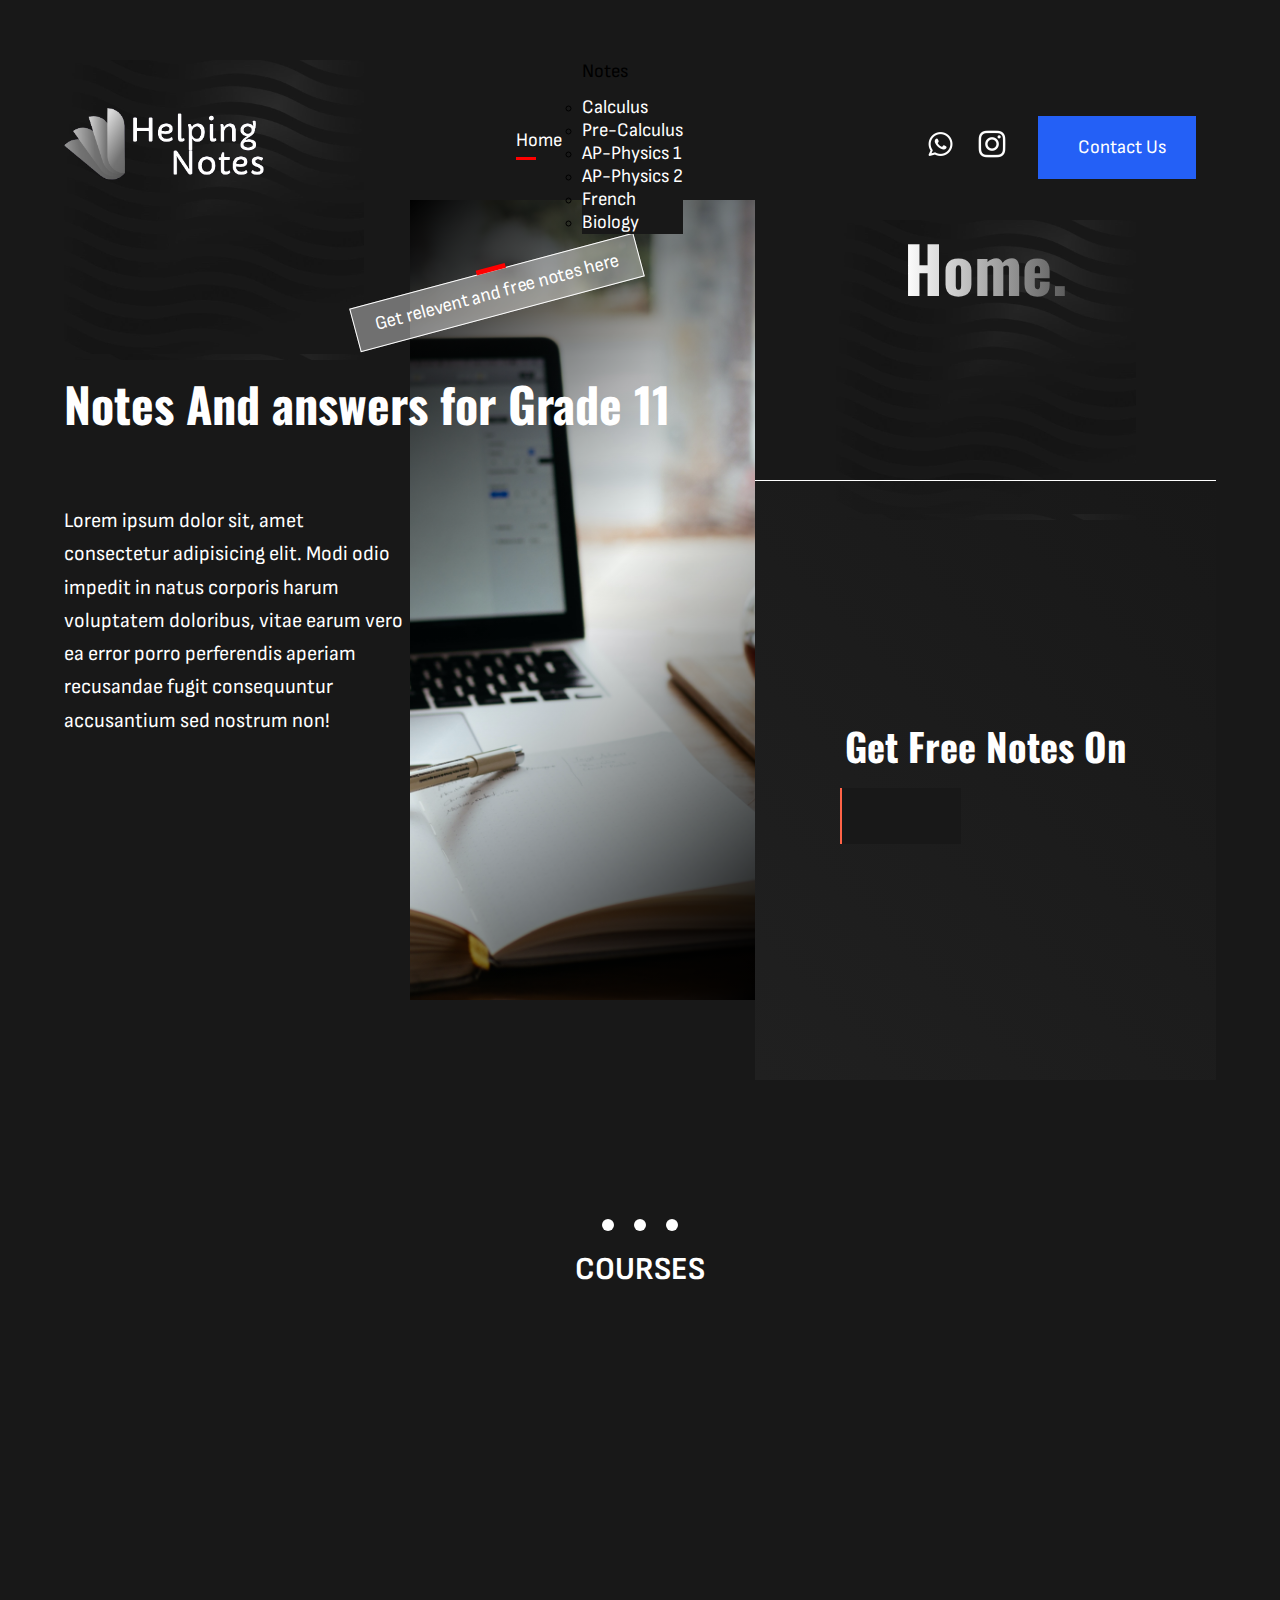
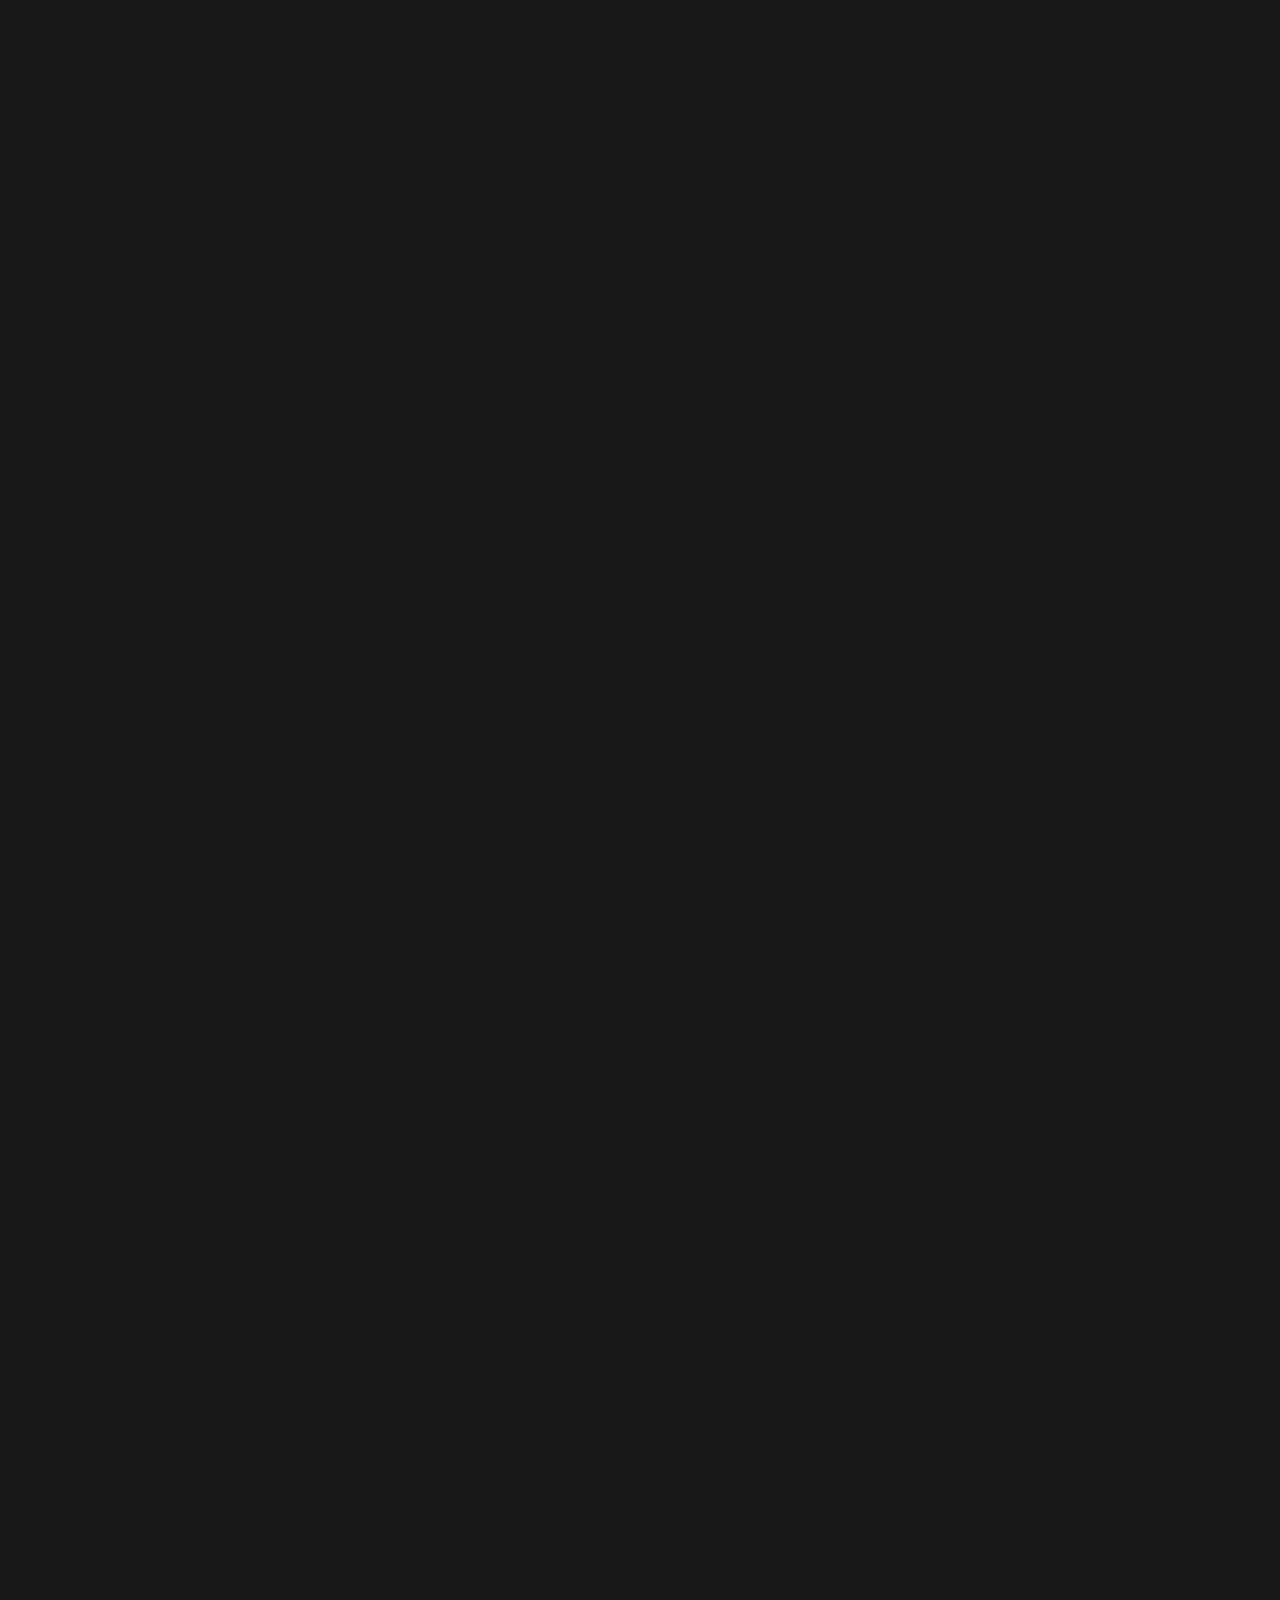
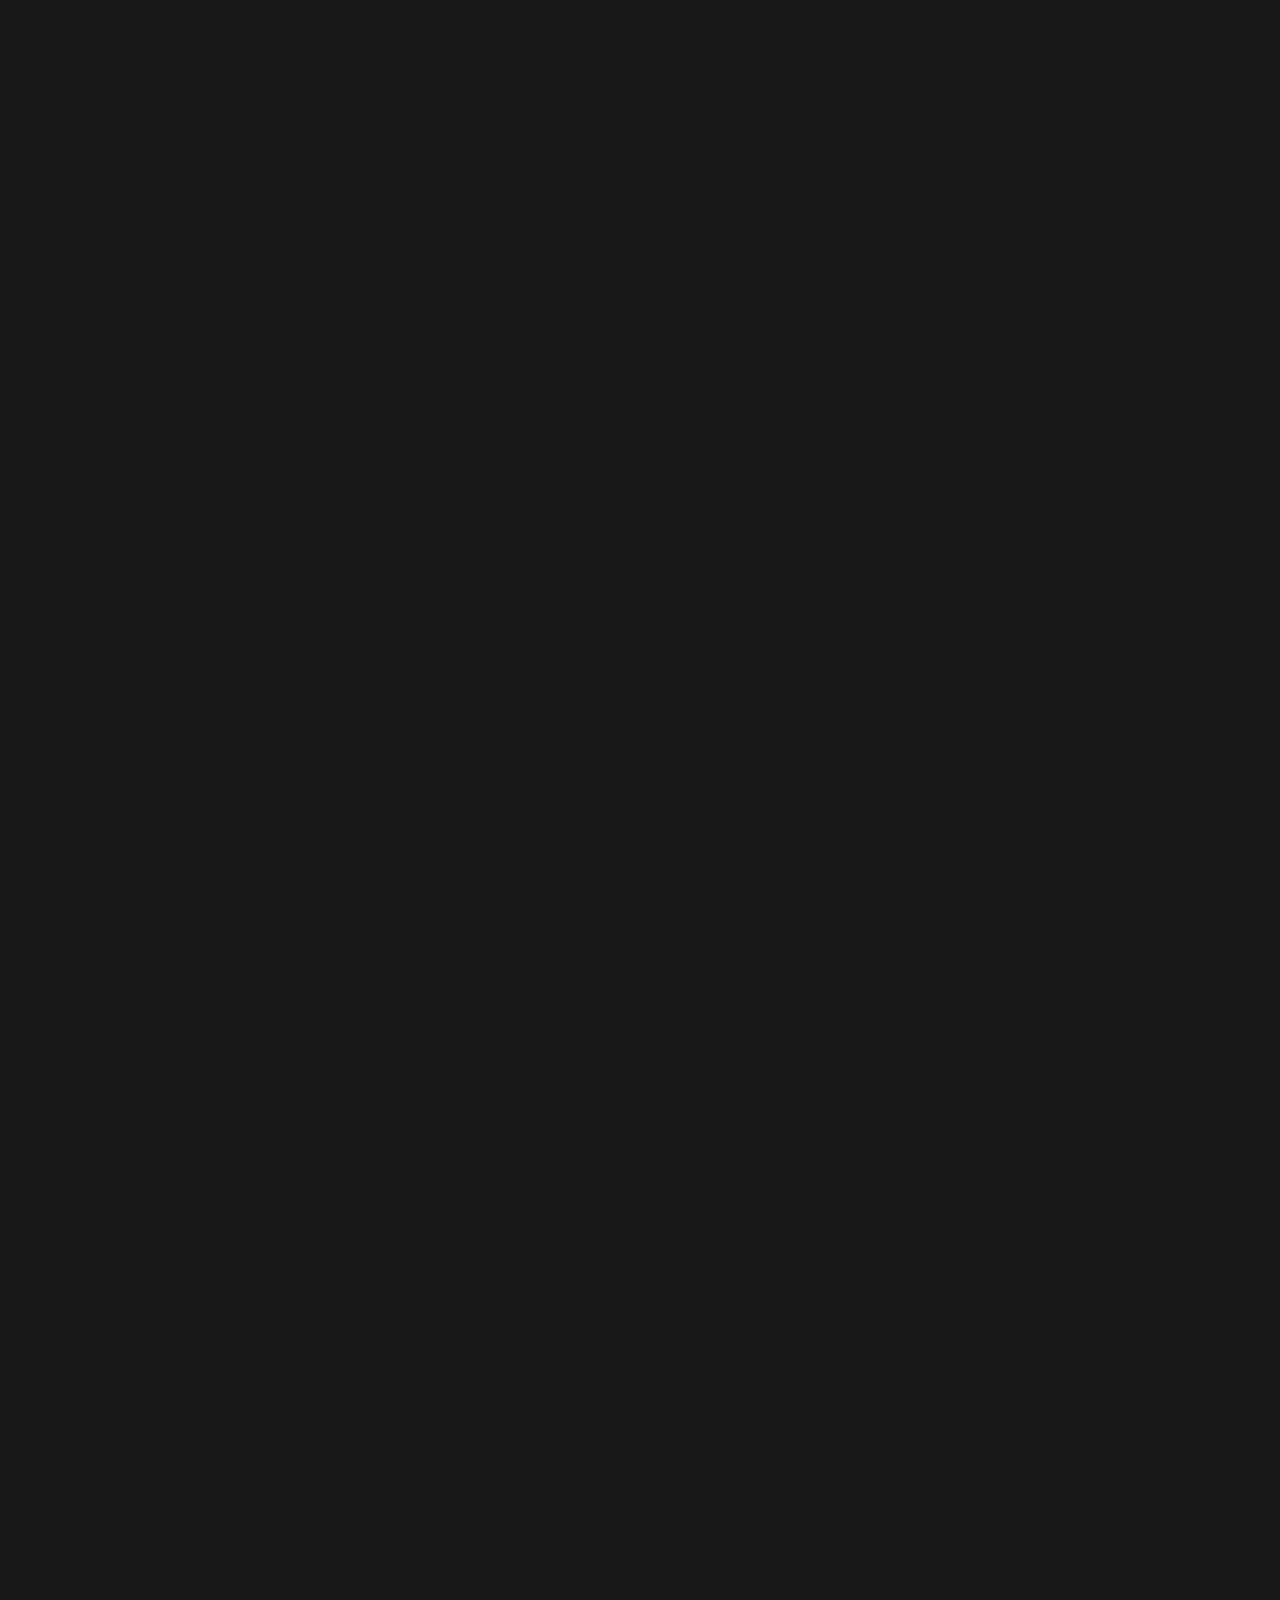
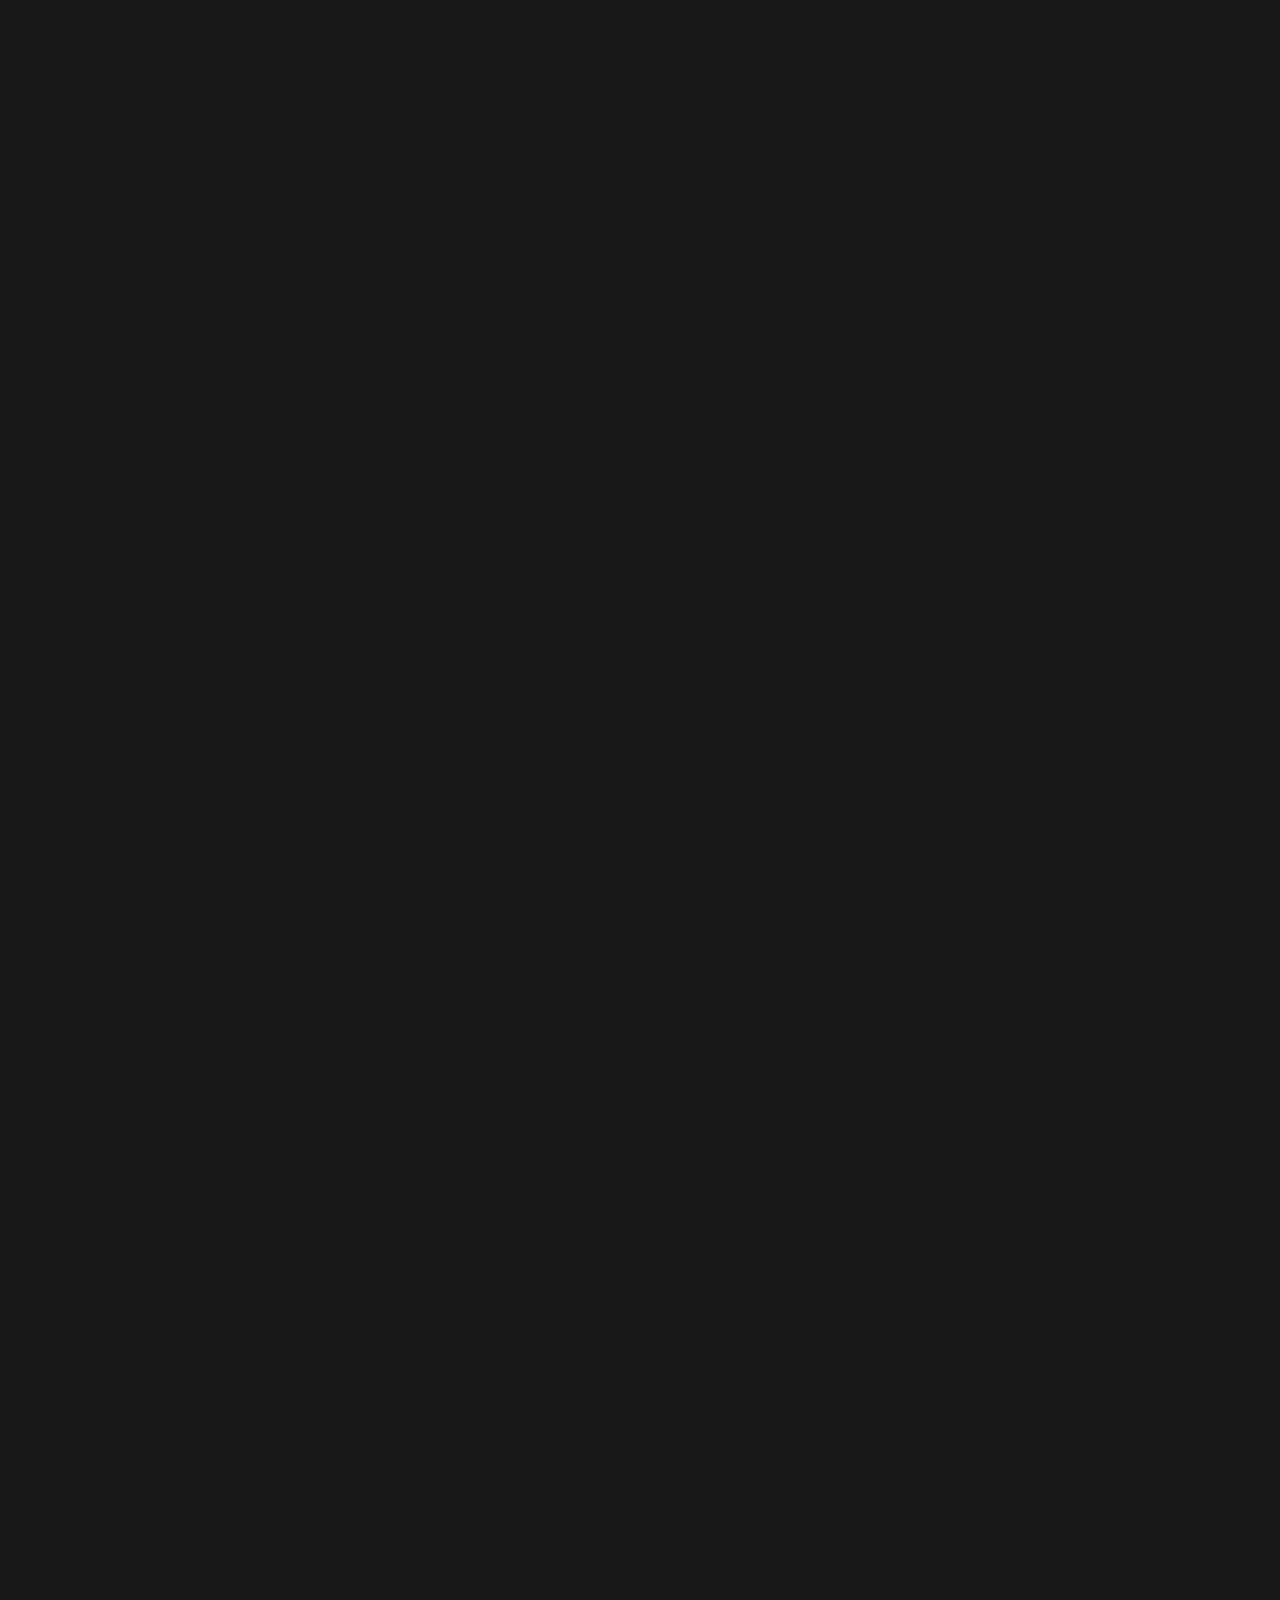
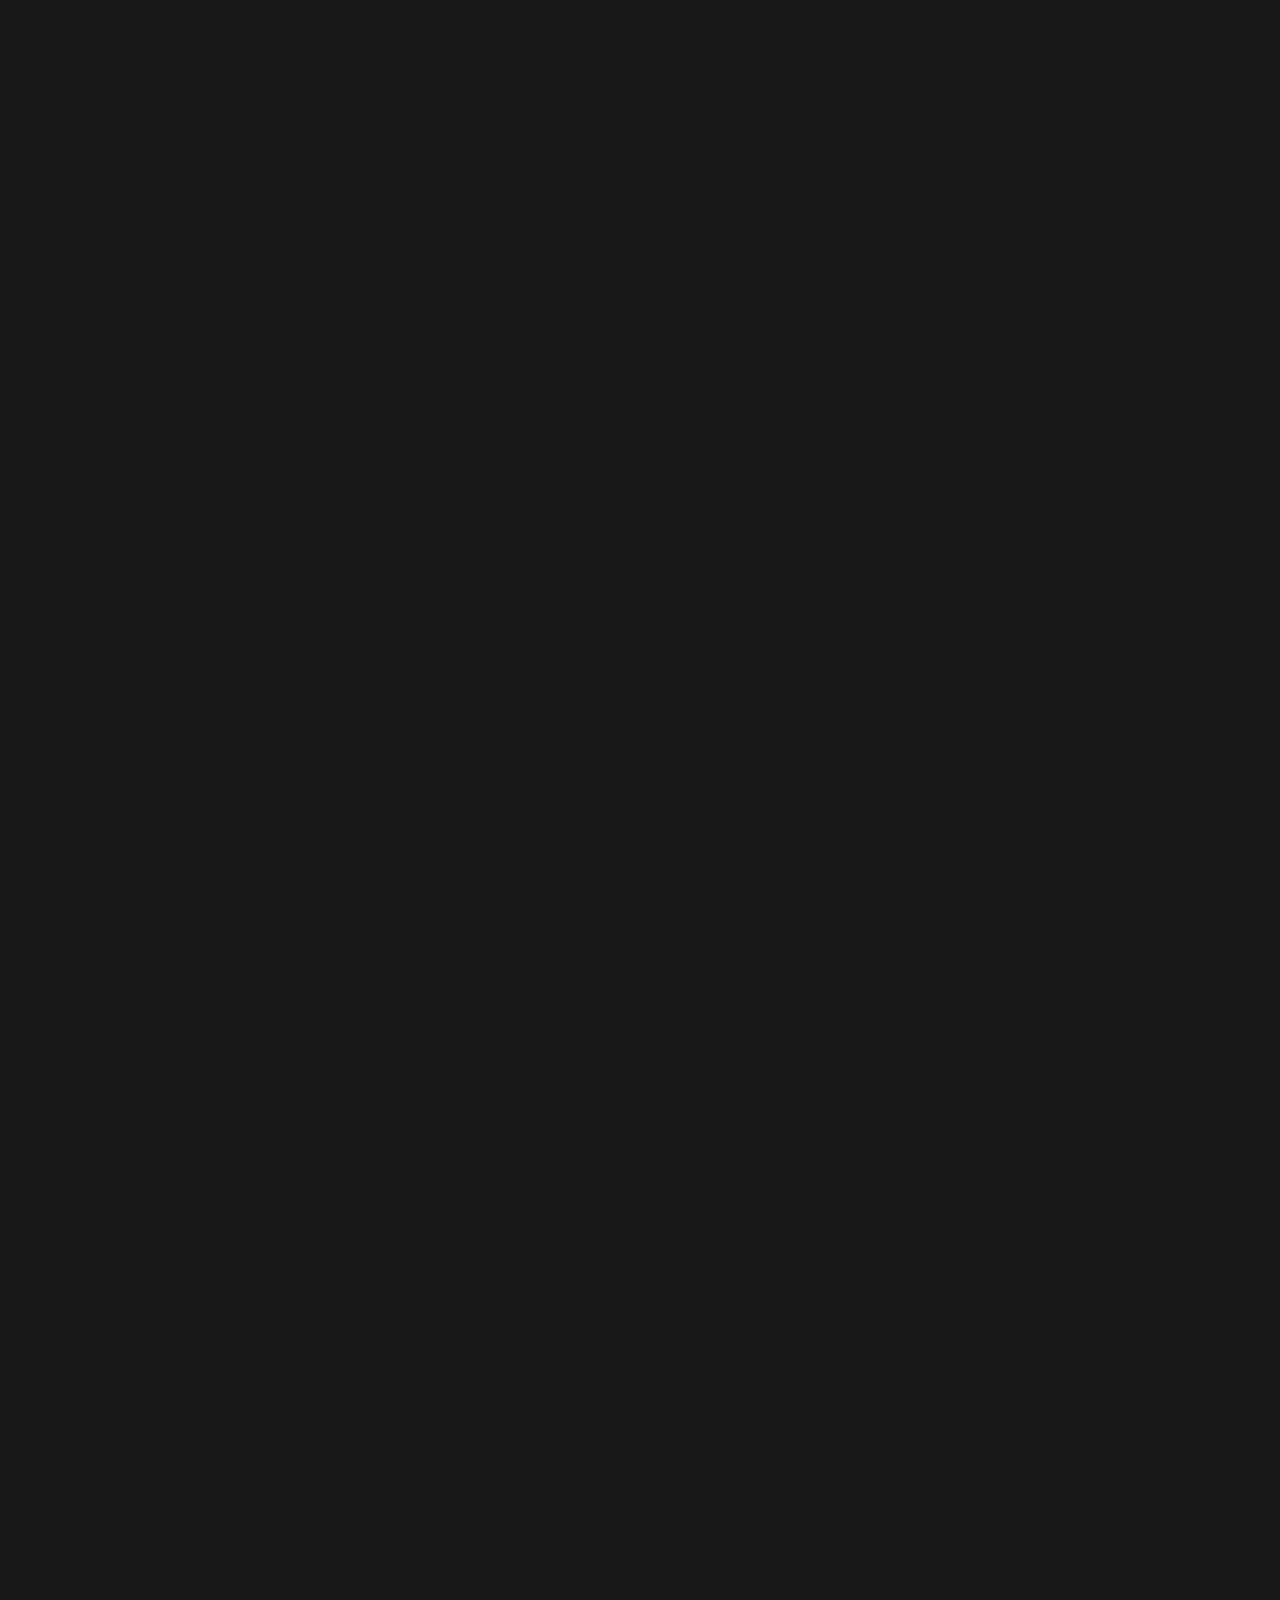
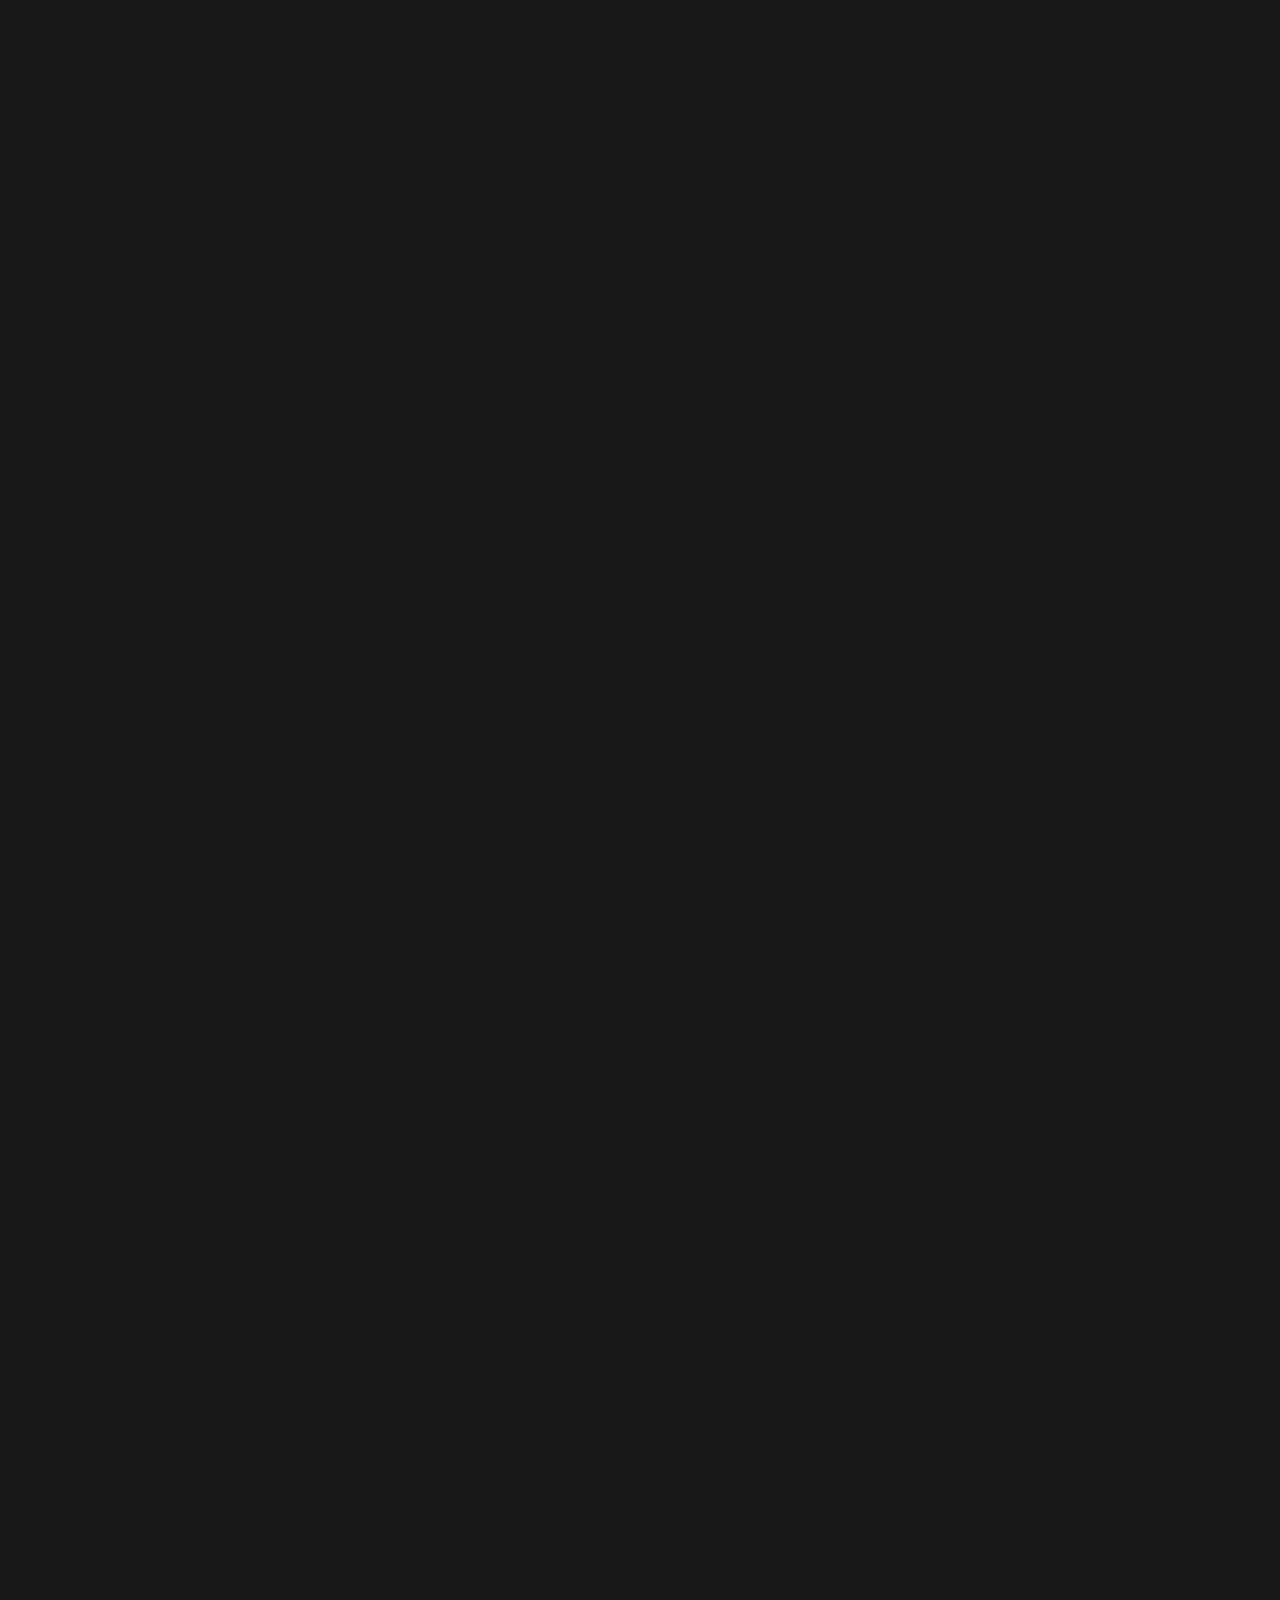
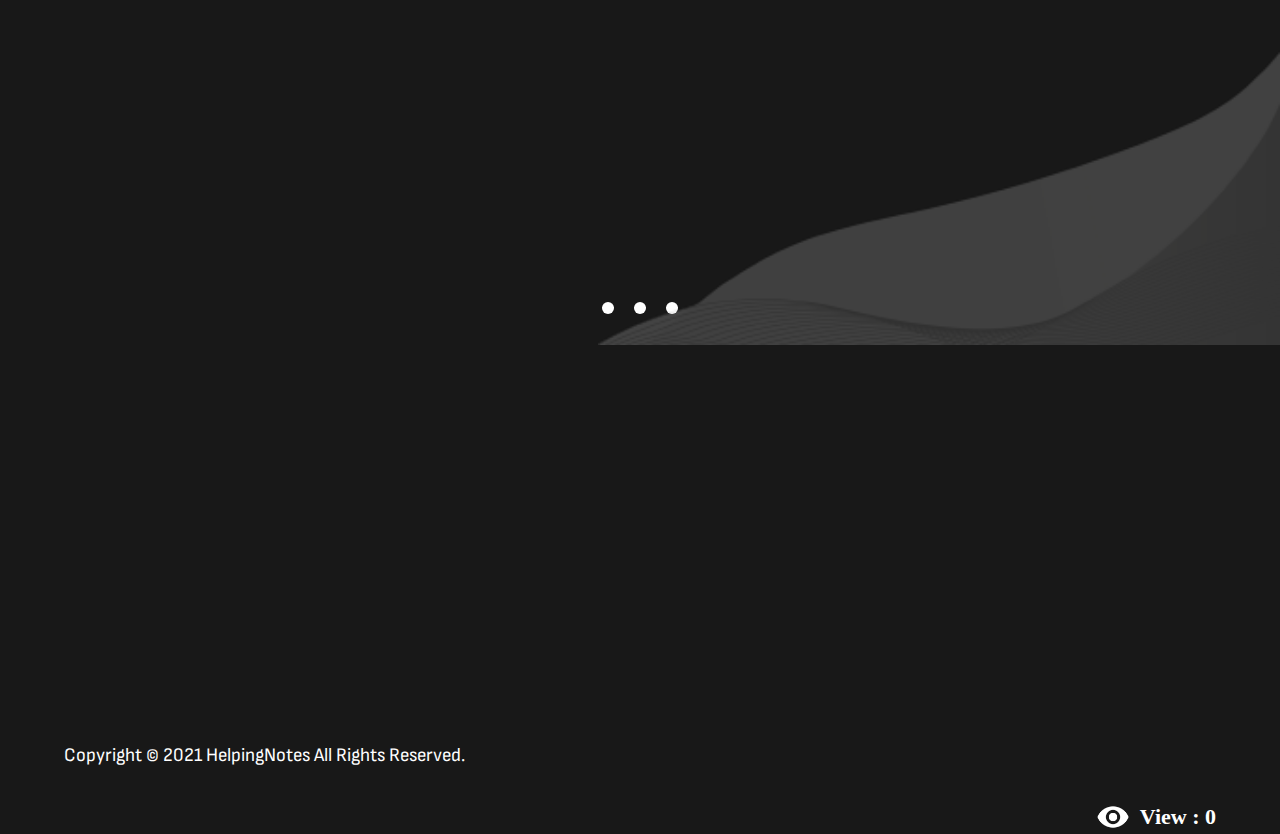
==== commit 292d68e0: "Add files via upload" ====
--- a/index.html
+++ b/index.html
@@ -1,210 +1,395 @@
 <!DOCTYPE html>
 <html lang="en">
+
 <head>
     <meta charset="UTF-8">
+    <meta http-equiv="X-UA-Compatible" content="IE=edge">
     <meta name="viewport" content="width=device-width, initial-scale=1.0">
-    <title>home</title>
-
-    <!-- font awesome cdn link  -->
-    <link rel="stylesheet" href="https://cdnjs.cloudflare.com/ajax/libs/font-awesome/5.15.3/css/all.min.css">
-
-    <!-- custom css file link  -->
-    <link rel="stylesheet" href="index.css">
+    <title>Helping Notes</title>
+    <link rel="icon" type="image/x-icon" href="/images/favicon.png">
+    <link rel="stylesheet" href="https://cdnjs.cloudflare.com/ajax/libs/font-awesome/6.2.1/css/all.min.css"
+        integrity="sha512-MV7K8+y+gLIBoVD59lQIYicR65iaqukzvf/nwasF0nqhPay5w/9lJmVM2hMDcnK1OnMGCdVK+iQrJ7lzPJQd1w=="
+        crossorigin="anonymous" referrerpolicy="no-referrer" />
+    <link rel="stylesheet" href="style.css">
+
+    <link rel="stylesheet" href="media-query.css">
+
+
+    <script src="https://cdn.jsdelivr.net/npm/@popperjs/core@2.11.6/dist/umd/popper.min.js"
+        integrity="sha384-oBqDVmMz9ATKxIep9tiCxS/Z9fNfEXiDAYTujMAeBAsjFuCZSmKbSSUnQlmh/jp3"
+        crossorigin="anonymous"></script>
+    <link href="https://cdn.jsdelivr.net/npm/bootstrap@5.3.0-alpha1/dist/css/bootstrap.min.css" rel="stylesheet"
+        integrity="sha384-GLhlTQ8iRABdZLl6O3oVMWSktQOp6b7In1Zl3/Jr59b6EGGoI1aFkw7cmDA6j6gD" crossorigin="anonymous">
+
+    <script src="https://cdn.jsdelivr.net/npm/@popperjs/core@2.11.6/dist/umd/popper.min.js"
+        integrity="sha384-oBqDVmMz9ATKxIep9tiCxS/Z9fNfEXiDAYTujMAeBAsjFuCZSmKbSSUnQlmh/jp3"
+        crossorigin="anonymous"></script>
+    <script src="https://cdn.jsdelivr.net/npm/bootstrap@5.3.0-alpha1/dist/js/bootstrap.min.js"
+        integrity="sha384-mQ93GR66B00ZXjt0YO5KlohRA5SY2XofN4zfuZxLkoj1gXtW8ANNCe9d5Y3eG5eD"
+        crossorigin="anonymous"></script>
+
 
 </head>
+
 <body>
-    
-<div class="container">
-
-<header>
-
-    <a href="club.html" class="logo">Helping<span>Notes</span></a>
-
-    <div id="menu" class="fas fa-bars"></div>
-
-    <nav class="navbar">
-        <ul>
-            <li><a href="club.html">Home</a></li>
-            <li><a href="#Math">Courses</a>
-                <div>
-                    <a href="#">Math</a>
-                    <a href="#">Chemistry</a>
-                    <a href="Physics.html">Physics</a>
-                    <a href="#" class="last">French</a>
-                </div>
-            </li>
-            <li><a href="clubcontact.html">Contact</a></li>
-        </ul>
-    </nav>
-
-</header>
-
-<!-- home section  -->
-
-<section class="home">
-
-    <div class="content">
-        <h3>Notes and Answers For Grade 11</h3>
-        <p>Lorem ipsum dolor sit amet consectetur, adipisicing elit. Mollitia repellat aperiam libero, beatae debitis iusto quia sit aliquid placeat facilis?</p>
-        <a href="#Contact" class="btn">CONTACT US</a>
-    </div>
-
-    <div class="image">
-        <img src="images/home-img.svg" alt="">
-    </div>
-
-</section>
-
-<!--COURSES-->
-<body>
-    
-<div class="container">
-
-<h1 class="heading"> COURSES </h1>
-
-<!-- course section  -->
-
-<section class="course" id="Math">
-
-    <div class="box">
-        <img src="images/course-1.svg" alt="">
-        <p9786><b>By: Jack Xu</b></p9786>
-        <h3>PRE-CALCULUS 12</h3>
-        <p>Lorem ipsum dolor, sit amet consectetur adipisicing elit. Cumque ullam omnis odit accusamus doloremque? Cum aliquid unde nulla. Vitae, adipisci?</p>
-        <a href="#" class="btn">Continue</a>
-        <div class="icons">
-            <p> <i class="far fa-clock"></i> 2 hours </p>
-            <p> <i class="far fa-calendar"></i> 6 months </p>
-            <p> <i class="fas fa-book"></i> 12 modules </p>
+    <!-- This is sub body where all the content of page is present -->
+    <main class="subBody">
+
+        <div class="side-back" style="background-image: url('./images/back.jpg');">
         </div>
-    </div>
-
-    <div class="box">
-        <img src="images/course-2.svg" alt="">
-        <p9786><b>By: Jack Xu</b></p9786>
-        <h3>AP PHYSICS 1</h3>
-        <p>Lorem ipsum dolor, sit amet consectetur adipisicing elit. Cumque ullam omnis odit accusamus doloremque? Cum aliquid unde nulla. Vitae, adipisci?</p>
-        <a href="Physics.html" class="btn">Continue</a>
-        <div class="icons">
-            <p> <i class="far fa-clock"></i> 2 hours </p>
-            <p> <i class="far fa-calendar"></i> 6 months </p>
-            <p> <i class="fas fa-book"></i> 12 modules </p>
+
+        <!-- This is navbar/header code -->
+        <header class="nav-header">
+            <nav class="desktop-navbar">
+                <a herf="./index.html" class="logo">
+                    <img src="./images/logo.png" alt="Helping Notes">
+                </a>
+
+                <!-- This is main navigation content -->
+                <ul class="nav-content">
+                    <a href="./index.html" class="nav-active">
+                        <li>Home</li>
+                        <div class="nav-slide"></div>
+                    </a>
+                    <div class="dropdown">
+                        <div class="notes-link text-light dropdown-toggle" type="button" data-bs-toggle="dropdown"
+                            aria-expanded="false">
+                            Notes
+                        </div>
+                        <ul class="dropdown-menu">
+
+                            <li><a class="dropdown-item" href="./calculus.html">Calculus</a></li>
+                            <li><a class="dropdown-item" href="./pre-calculus.html">Pre-Calculus</a></li>
+                            <li><a class="dropdown-item" href="./apphysics1.html">AP-Physics 1</a></li>
+                            <li><a class="dropdown-item" href="./apphysics2.html">AP-Physics 2</a></li>
+                            <li><a class="dropdown-item" href="./french.html">French</a></li>
+                            <li><a class="dropdown-item" href="./biology.html">Biology</a></li>
+                        </ul>
+
+                        <div class="nav-slide"></div>
+                    </div>
+                </ul>
+                <!-- navbar social media content -->
+                <div class="nav-contact">
+                    <div class="social-media">
+                        <a href="https://wa.me/+17325208465" target="_blank" class="social-1"><img
+                                src="./images/whatsapp.png" alt="whatsapp"></a>
+                        <a href="instaid" target="_blank" class="social-2"><img
+                                src="./images/instagram.png" alt=""></a>
+
+                    </div>
+                    <!-- navbar contact part -->
+                    <div class="contact-us">
+                        <a href="./contact.html">
+                            <div class="contact-slide"></div>
+                            <i class="fa-solid fa-phone"></i>
+                            <span>
+                                Contact Us
+                            </span>
+                        </a>
+                    </div>
+                </div>
+
+                <!--Phone navbar-->
+
+                <!-- navbar hamburger -->
+                <div class="navbar-hamburger mobile-bar-open" onclick="open_navbar();"><img src="./images/hamburger.png"
+                        alt=""></div>
+                <!-- mobile navbar starts from here  -->
+                <nav class="mobile-navbar">
+                    <!-- mobile navbar close button -->
+                    <div class="navbar-hamburger mobile-bar-close" onclick="close_navbar();"><img src="./images/cross.png" alt=""></div>
+
+                    <!-- Mobile main navigation content -->
+                    <ul>
+                        <a href="./index.html" class="nav-active">
+                            <li>Home</li>
+                            <div></div>
+                        </a>
+
+                        <!-- Mobile dropdown note link -->
+                        <div class="dropdown">
+                            <div class="notes-link text-light dropdown-toggle" type="button" data-bs-toggle="dropdown"
+                                aria-expanded="false">
+                                Notes
+                            </div>
+                            <!-- all subjects dropdown -->
+                            <ol class="dropdown-menu">
+
+                                <li><a class="dropdown-item" href="./calculus.html">Calculus</a></li>
+                                <li><a class="dropdown-item" href="./pre-calculus.html">Pre-Calculus</a></li>
+                                <li><a class="dropdown-item" href="./apphysics1.html">AP-Physics 1</a></li>
+                                <li><a class="dropdown-item" href="./apphysics2.html">AP-Physics 2</a></li>
+                                <li><a class="dropdown-item" href="./french.html">French</a></li>
+                                <li><a class="dropdown-item" href="./biology.html">Biology</a></li>
+                            </ol>
+
+                            <div class="nav-slide"></div>
+                        </div>
+                    </ul>
+                    <!-- mobile contact link -->
+                    <div class="nav-contact">
+                        <div class="social-media">
+                            <div class="social-1"><img src="./images/whatsapp.png" alt="whatsapp"></div>
+                            <div class="social-2"><img src="./images/instagram.png" alt=""></div>
+
+                        </div>
+                        <div class="contact-us">
+                            <a href="./contact.html">
+                                <div class="contact-slide"></div>
+                                <i class="fa-solid fa-phone"></i>
+                                <span>
+                                    Contact Us
+                                </span>
+                            </a>
+                        </div>
+                    </div>
+
+                </nav>
+            </nav>
+        </header>
+        <!-- Home content -->
+        <main class="home-content">
+            <div class="sub-home-content">
+
+                <!-- Welcome part content -->
+                <div class="front-blog ">
+                    <div class="front-blog-text front-hide">
+
+                        <!-- welcome part main heading -->
+                        <header class="f-blog-heading">
+                            <h1>
+                                Notes And answers for Grade 11
+                            </h1>
+                        </header>
+                        <!-- welcome part main welcome text -->
+                        <div class="blog-desc">
+                            Lorem ipsum dolor sit, amet consectetur adipisicing elit. Modi odio impedit in natus
+                            corporis harum voluptatem doloribus, vitae earum vero ea error porro perferendis aperiam
+                            recusandae fugit consequuntur accusantium sed nostrum non!
+                        </div>
+
+                    </div>
+                    <!-- Welcome part image -->
+                    <div class="front-blog-img front-hide">
+                        <div class="new-article-tag">
+                            <div></div>
+                            Get relevent and free notes here
+                        </div>
+                    </div>
+                </div>
+                <!-- Side section -->
+                <div class="Next-blogs front-hide">
+                    <aside class="side-heading">
+                        <!-- Side home heading -->
+                        <h1>Home.</h1>
+                        <div class="side-back" style="background-image: url('./images/back.jpg');">
+                        </div>
+                    </aside>
+                    <div class="side-section">
+                        <!-- Changing subject text -->
+                        <div class="dynamic-text">
+                            <h1>Get Free Notes On </h1>
+                            <ul class="subject">
+                                <li><span>Physics</span></li>
+                                <li><span>Maths</span></li>
+                                <li><span>Chemistry</span></li>
+                                <li><span>French</span></li>
+                                <li><span>Biology</span></li>
+                                <li><span>Pre Calculus</span></li>
+                            </ul>
+                        </div>
+                    </div>
+                </div>
+            </div>
+
+            <!-- Subject ALl Subjects cards section-->
+            <div class="all-subjects">
+                <header class="courses-heading">
+                    <div class="home-upper-dots">
+                        <span></span>
+                        <span></span>
+                        <span></span>
+                    </div>
+                    <h1>COURSES</h1>
+                </header>
+                <!-- All subjects cards -->
+                <div class="subjects-cards">
+                    <div class="card" style="width: 18rem; ">
+                        <img src="./images/1.jpg" class="card-img-top" alt="...">
+                        <div class="card-body">
+                            <h5 class="card-title">Card title</h5>
+                            <h5 class="card-text my-4">CALCULUS</h5>
+                            <a href="./calculus.html" class="continue">Continue</a>
+                        </div>
+                        <h1 class="animated-topic-name">CALCULUS</h1>
+                    </div>
+                    <div class="card" style="width: 18rem; ">
+                        <img src="./images/2.jpg" class="card-img-top" alt="...">
+                        <div class="card-body">
+                            <h5 class="card-title">Card title</h5>
+                            <h5 class="card-text my-4">PRE-CALCULUS</h5>
+                            <a href="./pre-calculus.html" class="continue">Continue</a>
+                        </div>
+                        <h1 class="animated-topic-name">PRE-CALCULUS</h1>
+                    </div>
+                    <div class="card" style="width: 18rem; ">
+                        <img src="./images/3.jpg" class="card-img-top" alt="...">
+                        <div class="card-body">
+                            <h5 class="card-title">Card title</h5>
+                            <h5 class="card-text my-4">AP-PHYSICS 1</h5>
+                            <a href="./apphysics1.html" class="continue">Continue</a>
+                        </div>
+                        <h1 class="animated-topic-name">AP-PHYSICS 1</h1>
+                    </div>
+                    <div class="card" style="width: 18rem; ">
+                        <img src="./images/3.jpg" class="card-img-top" alt="...">
+                        <div class="card-body">
+                            <h5 class="card-title">Card title</h5>
+                            <h5 class="card-text my-4">AP-PHYSICS 2</h5>
+                            <a href="./apphysics2.html" class="continue">Continue</a>
+                        </div>
+                        <h1 class="animated-topic-name">AP-PHYSICS 2</h1>
+                    </div>
+                    <div class="card" style="width: 18rem; ">
+                        <img src="./images/2.jpg" class="card-img-top" alt="...">
+                        <div class="card-body">
+                            <h5 class="card-title">Card title</h5>
+                            <h5 class="card-text my-4">FRENCH</h5>
+                            <a href="./french.html" class="continue">Continue</a>
+                        </div>
+                        <h1 class="animated-topic-name">FRENCH</h1>
+                    </div>
+                    <div class="card" style="width: 18rem; ">
+                        <img src="./images/1.jpg" class="card-img-top" alt="...">
+                        <div class="card-body">
+                            <h5 class="card-title">Card title</h5>
+                            <h5 class="card-text my-4">BIOLOGY</h5>
+                            <a href="./biology.html" class="continue">Continue</a>
+                        </div>
+                        <h1 class="animated-topic-name">BIOLOGY</h1>
+                    </div>
+
+                </div>
+            </div>
+        </main>
+
+        <!-- footer section -->
+        <footer>
+            <div class="upper-dots">
+                <span></span>
+                <span></span>
+                <span></span>
+            </div>
+            <div class="footer-content">
+                <!-- first block (footer logo section) -->
+                <div class="first-block footer-hide">
+                    <div class="logo">
+                        <img src="./images/logo.png" alt="logo">
+                        <div class="footer-about">
+                            Lorem ipsum dolor sit amet, consectetur adipisicing elit. Labore eius in reiciendis!
+                        </div>
+                        <hr size="1" color="white">
+                    </div>
+                    <!-- Contact details -->
+                    <div class="contact-details">
+                        <li><img src="./images/social_media/phone.png" alt=""><a href="tel">+123-456-7890</a></li>
+                        <li><img src="./images/social_media/mail.png" alt=""><a
+                                href="mailto:Yoguag27@gmail.com">Yoguag27@gmail.com</a></li>
+                        <li><img src="./images/social_media/location.png" alt=""> Bumaby, BC, Canada</li>
+                    </div>
+                </div>
+                <!-- footer links -->
+                <div class="second-block footer-hide">
+                    <h1>Explore</h1>
+                    <ul>
+                        <a href="#">
+                            <li>HOME</li>
+                        </a><a href="#">
+                            <li>MATHS</li>
+                        </a><a href="#">
+                            <li>PHYSICS</li>
+                        </a><a href="#">
+                            <li>CHEMISTRY</li>
+                        </a><a href="#">
+                            <li>COURSE</li>
+                        </a>
+                    </ul>
+                </div>
+                <!-- Follow links -->
+                <div class="footer-follow footer-hide">
+                    <h1>Follow Me</h1>
+                    <ul>
+                        <li><img src="./images/social_media/facebook.png"></li>
+                        <li><img src="./images/social_media/twitter.png"></li>
+                        <li><img src="./images/social_media/linkedin.png"></li>
+                        <li><img src="./images/social_media/instagram.png"></li>
+                    </ul>
+                </div>
+            </div>
+            <div class="footer-view-counter">
+                <img src="./images/eye.png" alt="" width="34" style="margin: 0 10px;">
+                <h1 class="view-counter"> View : 0</h1>
+            </div>
+        </footer>
+
         </div>
-    </div>
-
-    <div class="box">
-        <img src="images/course-3.svg" alt="">
-        <p9786><b>By: Jack Xu</b></p9786>
-        <h3>CHEMISTRY</h3>
-        <p>Lorem ipsum dolor, sit amet consectetur adipisicing elit. Cumque ullam omnis odit accusamus doloremque? Cum aliquid unde nulla. Vitae, adipisci?</p>
-        <a href="#" class="btn">Continue</a>
-        <div class="icons">
-            <p> <i class="far fa-clock"></i> 2 hours </p>
-            <p> <i class="far fa-calendar"></i> 6 months </p>
-            <p> <i class="fas fa-book"></i> 12 modules </p>
+        <div class="copyright">
+            Copyright © 2021 HelpingNotes All Rights Reserved.
         </div>
-    </div>
-
-    <div class="box">
-        <img src="images/course-4.svg" alt="">
-        <p9786><b>By: Jack Xu</b></p9786>
-        <h3>FRENCH 11</h3>
-        <p>Lorem ipsum dolor, sit amet consectetur adipisicing elit. Cumque ullam omnis odit accusamus doloremque? Cum aliquid unde nulla. Vitae, adipisci?</p>
-        <a href="#" class="btn">Continue</a>
-        <div class="icons">
-            <p> <i class="far fa-clock"></i> 2 hours </p>
-            <p> <i class="far fa-calendar"></i> 6 months </p>
-            <p> <i class="fas fa-book"></i> 12 modules </p>
-        </div>
-    </div>
-
-    <div class="box">
-        <img src="images/course-5.svg" alt="">
-        <p9786><b>By: Jack Xu</b></p9786>
-        <h3>BIOLOGY 11</h3>
-        <p>Lorem ipsum dolor, sit amet consectetur adipisicing elit. Cumque ullam omnis odit accusamus doloremque? Cum aliquid unde nulla. Vitae, adipisci?</p>
-        <a href="#" class="btn">Continue</a>
-        <div class="icons">
-            <p> <i class="far fa-clock"></i> 2 hours </p>
-            <p> <i class="far fa-calendar"></i> 6 months </p>
-            <p> <i class="fas fa-book"></i> 12 modules </p>
-        </div>
-    </div>
-
-    <div class="box">
-        <img src="images/course-6.svg" alt="">
-        <p9786><b>By: Jack Xu</b></p9786>
-        <h3>ADDITIONAL</h3>
-        <p>Lorem ipsum dolor, sit amet consectetur adipisicing elit. Cumque ullam omnis odit accusamus doloremque? Cum aliquid unde nulla. Vitae, adipisci?</p>
-        <a href="#" class="btn">Continue</a>
-        <div class="icons">
-            <p> <i class="far fa-clock"></i> 2 hours </p>
-            <p> <i class="far fa-calendar"></i> 6 months </p>
-            <p> <i class="fas fa-book"></i> 12 modules </p>
-        </div>
-    </div>
-
-</section>
-
-<!--CONTACT-->
-<section class="cta" id="Contact">
-    <h1>Contact Us For Any Questions And Reviews</h1>
-    <a href="clubcontact.html" class="hero-btn">CONTACT US</a>
-</section>
-
-<!-- footer section  -->
-
-<section class="footer1">
-
-    <div class="box-container">
-
-        <div class="box">
-            <h3>about me</h3>
-            <p>Lorem ipsum dolor sit amet consectetur adipisicing elit. Illo, maxime!</p>
-        </div>
-
-        <div class="box">
-            <h3>quick links</h3>
-            <a href="#">HOME</a>
-            <a href="#">MATH</a>
-            <a href="#">PHYSICS</a>
-            <a href="#">CHEMISTRY</a>
-            <a href="#">contact</a>
-        </div>
-
-        <div class="box">
-            <h3>follow me</h3>
-            <a href="#">facebook</a>
-            <a href="#">twitter</a>
-            <a href="#">instagram</a>
-            <a href="#">linkedin</a>
-        </div>
-
-        <div class="box">
-            <h3>contact me</h3>
-           <p> <i class="fas fa-phone"></i> +123-456-7890 </p>
-           <p> <i class="fas fa-envelope"></i> yogyag27@gmail.com </p>
-           <p> <i class="fas fa-map-marker-alt"></i> Burnaby, BC, Canada </p>
-        </div>
-
-    </div>
-
-
-</section>
-
-</div>
-
-
-
-</div>
-
-<!-- custom js file link -->
-<script src="js/script.js"></script>
-
+    </main>
+    <div class="footer-background"></div>
+    <script src="script.js"></script>
+    <!-- script section -->
+    <script>
+
+        let view_counter = document.querySelector(".view-counter");
+        fetch("https://api.countapi.xyz/update/gladrance/gladsy/?amount=1").then((res) => res.json()).then((res) => {
+            view_counter.innerHTML = `<h1>Views: ${res.value}</h1>`;
+        });
+
+        let documentHeight = document.body.scrollHeight;
+        let currentScroll = window.scrollY + window.innerHeight;
+        let modifier = 900;
+        const observer = new IntersectionObserver((entries) => {
+            entries.forEach((entry) => {
+                if (entry.isIntersecting || currentScroll + modifier > documentHeight) {
+                    entry.target.classList.add('show');
+                } else {
+                    entry.target.classList.remove('show');
+                }
+            });
+        })
+        const cards = document.querySelectorAll('.card');
+        const front_hide = document.querySelectorAll('.front-hide');
+        cards.forEach((el) => observer.observe(el))
+        const footer_hide = document.querySelectorAll('.footer-hide');
+        window.onscroll = () => {
+            console.log(document.documentElement.scrollTop);
+            let documentHeight = document.body.scrollHeight;
+            let currentScroll = window.scrollY + window.innerHeight;
+            let modifier = 200;
+            if (currentScroll + modifier > documentHeight) {
+                footer_hide.forEach(element => {
+                    element.style.top = "0"
+                    element.style.opacity = "1"
+                });
+            }
+            else {
+                footer_hide.forEach(element => {
+                    element.style.opacity = "0"
+                    element.style.top = "60px"
+                });
+            }
+        }
+        window.onload = () => {
+            front_hide.forEach(element => {
+                element.style.top = "0"
+                element.style.opacity = "1"
+            });
+        }
+
+    </script>
 </body>
 
-<!-- custom js file link -->
-<script src="club.js"></script>
-
-</body>
-</html>
+</html>--- a/style.css
+++ b/style.css
@@ -0,0 +1,1019 @@
+@import url('https://fonts.googleapis.com/css2?family=Oswald:wght@400;500&family=Sofia+Sans+Semi+Condensed:wght@300&display=swap');
+:root{
+    --heading-font: 'Oswald', sans-serif;
+--paragraph-font: 'Sofia Sans Semi Condensed', sans-serif;
+}
+
+/* Home page css */
+/* { */
+*{
+    padding: 0;
+    margin: 0;
+}
+a{
+    color: white;
+    text-decoration: none;
+}
+html{
+    scroll-behavior: smooth;
+}
+body{
+    width: 100%;
+    height: 100%;
+    background:#181818 !important;
+    overflow-x: hidden;
+    position: relative;
+
+}
+/* subBody css */
+.subBody{
+    width: 90%;
+    margin: auto;
+
+}
+.side-back{
+    width: 300px;
+    height: 300px;
+    background-size: contain;
+    position: absolute;
+    z-index: -1;
+}
+
+/* navbar css */
+.nav-header{
+    margin-top: 60px;
+    height: 80px;
+}
+.nav-header .desktop-navbar{
+    display: flex;
+    align-items: center;
+    justify-content: space-between;
+}
+.nav-header .desktop-navbar>.logo >img{
+    width: 200px;
+}
+.nav-header .desktop-navbar .nav-content{
+    display: flex;
+    align-items: center;
+    justify-content: center;
+}
+.notes-link{
+    font-family: var(--paragraph-font);
+    font-size: 1.2rem; margin-bottom: 13px;
+}
+.nav-header .desktop-navbar ul>a{
+    margin: 0 20px;
+    color: #7d7d7d;
+    text-decoration: none;
+    list-style: none;
+    transition: color .4s;
+    overflow: hidden;
+    width: auto;
+    font-family: var(--paragraph-font);
+}
+.nav-header .desktop-navbar ul>a:hover{color: white;}
+.nav-header .desktop-navbar ul>a .nav-slide{
+    width: 20px;
+    margin: 5px 0;
+    height: 3px;
+    background: red;
+    transform: translate(-22px);
+    transition: all .4s;
+}
+.nav-header .desktop-navbar ul>a:hover .nav-slide{
+    transform: translate( calc(100% - 20px));
+}
+.nav-header .desktop-navbar ul>a:active{
+    color: white;
+}
+.nav-active{
+    color: white !important;
+}
+.nav-active div{
+    transform: translate( calc(100% - 20px)) !important;
+}
+.nav-contact{
+    display: flex;
+    align-items: center;
+    height: 100%;
+}
+.social-media{
+    display: flex;
+}
+.social-media img{
+    width: 32px;
+    cursor: pointer;
+    margin: 0 10px;
+}
+.nav-contact .contact-us a{
+    padding: 20px 30px;
+    margin: 20px;
+    background: #2460f6;
+    color: white;
+    text-decoration: none;
+    font-family: var(--paragraph-font);
+    position: relative;
+    transition: all .4s;
+    overflow: hidden;
+}
+.dropdown-menu{
+    background: #181818 !important;
+}
+.dropdown-item{
+    color: white !important;
+}
+.dropdown-item:hover{
+    background: linear-gradient(75deg,transparent, red) !important;
+}
+.contact-slide{
+    position: absolute;
+    background: white;
+    width: 30px;
+    height: 200%;
+    top: -50%;
+    left: -50%;
+    transform: rotate(45deg);
+    transition: all .4s;
+}
+.contact-us{
+    display: flex;
+}
+.contact-us>a:hover .contact-slide{
+    left: 130% !important;
+}
+.nav-contact .contact-us a:hover .contact-slide{
+    left: 0;
+}
+.nav-contact .contact-us a:hover{
+    box-shadow: 0 0 50px blue;
+    text-shadow: 0 0 10px white;
+}
+.nav-contact .contact-us a > i{margin-right:10px;}
+
+.navbar-content{
+    display: none;
+}
+.navbar-hamburger{margin: 0 20px; cursor: pointer;}
+.navbar-hamburger img{
+width: 32px;
+}
+
+/*Moblie navbar*/
+.mobile-bar-open{
+    display: none;
+}
+.open-navbar{
+    right: 0px !important;
+    opacity: 1 !important;
+    display: flex !important;
+}
+.mobile-navbar{
+    display: none;
+    flex-direction: column;
+    background: linear-gradient(-110deg, #4a4a4a, #181818ac);position: absolute;
+    align-items: flex-end;
+    height: auto;
+    right: -220px;
+    top: 0;
+    z-index: 999; 
+    transition: all .4s ease-in-out;
+    opacity: 0;
+
+}
+.mobile-navbar ul{
+    flex-direction: column;
+    align-items: flex-end !important;
+    margin-top: 84px;
+}
+.mobile-navbar .nav-contact{
+    flex-direction: column;
+    align-items: flex-end !important;
+}
+.mobile-navbar .nav-contact>div{
+    margin: 20px 0;
+}
+
+/* main content css */
+.home-content{
+    width: 100%;
+    height: auto;
+    margin-top: 60px;
+}
+.sub-home-content{
+    width: 100%;
+    height: 800px;
+    display: grid;
+    grid-template-columns: 60% 40%;
+}
+.front-blog{
+    width: 100%;
+    height: 100%;
+    display: grid;
+    grid-template-columns: 50% 50%;
+}
+.front-blog-text{
+    display: flex;
+    position: relative;
+    flex-direction: column;
+    justify-content: center;
+    width: 100%;
+    height: 90%;
+    color: white;
+    /* background: wheat; */
+}
+.f-blog-heading{
+    margin: 25px 0;
+    width: 700px;
+    font-size: 1.5rem;
+    font-family: var(--heading-font);
+}
+.subject-name{
+    margin: 20px 0;
+    display: flex;
+    align-items: center;
+    flex-direction: row;
+    font-family: var(--paragraph-font);
+    
+}
+.subject-name > div{
+    height: 1px;
+    width: 60px;
+    background: white;
+    margin-right: 10px;
+}
+.blog-desc{
+    line-height: 1.6;
+    font-family: var(--paragraph-font);
+    margin: 40px 0;
+    font-size: 1.3rem;
+}
+.publish-date-block{
+    display: flex;
+    margin: 10px 0;
+    font-family: var(--paragraph-font);
+}
+.publish-date-block>*{
+    margin: 5px;
+}
+.front-blog-img{
+    background: url('./images/front-img.jpg') center center no-repeat;
+    background-size: cover;
+    position: relative;
+    z-index: -1;
+}
+.front-blog-img::before{
+    content: "";
+    background: linear-gradient(-45deg, black, transparent, black);
+    width: 100%;
+    height: 100%;
+    position: absolute;
+
+}
+.new-article-tag{
+    position: absolute;
+    z-index: 999;
+    color: white;
+    font-size: 1.2rem;
+    padding: 10px 20px;
+    background: rgba(255, 255, 255, 0.384);
+    border: 1px solid white;
+    transform: rotate(-15deg);
+    display: flex;
+    top: 70px;
+    left: -60px;
+    justify-content: center;
+    font-family: var(--paragraph-font);
+}
+.new-article-tag div{
+    position: absolute;
+    height: 5px;
+    width: 30px;
+    background-color: red;
+    top: -5px;
+}
+.front-blog-img > button{
+    position: relative;
+    bottom: 100px;
+    padding: 20px;
+    background: #0ada9b;
+    color: white;
+    left: -50px;
+    top: 600px;
+    display: flex;
+    align-items: center;
+    border: none;
+    cursor: pointer;
+    z-index: 999;
+    /* overflow: hidden; */
+}
+.front-blog-img > button:hover .front-contact-btn{
+    left: 100%;
+    background: red;
+}
+.front-contact-btn{
+    position: absolute;
+    width: 20px;
+    height: 200%;
+    background: white;
+    top: -50%;
+    color: white;
+    transform: rotate(45deg);
+    left: -50%;
+    transition: all .4s;
+}
+.front-blog-img > button > img{
+    filter: invert(1);
+    width: 20px;
+    margin-right: 10px;
+}
+.front-hide{
+    position: relative;
+    top: 70px;
+    opacity: 0;
+    transition: all .6s ease-out;
+}
+.Next-blogs{
+    display: grid;
+    grid-template-rows: 35% 75%;
+}
+.side-heading{
+    width: 100%;
+    height: 100%;
+    display: flex;
+    justify-content: center;
+    padding: 20px;
+    box-sizing: border-box;
+    font-size: 3rem;
+    color: white;
+}
+.side-heading h1{
+    background: linear-gradient(90deg, white, rgb(91, 91, 91));
+    -webkit-text-fill-color: transparent;
+    -webkit-background-clip: text;
+    font-family: var(--heading-font);
+    font-size: 4rem;
+    animation: heading-rotation 2s linear infinite;
+}
+@keyframes heading-rotation{
+    0%{
+        transform: rotateY(0deg);
+    }
+    100%{
+        transform: rotateY(360deg);
+    }
+}
+.side-section{
+border-top: 1px solid white;
+width: 100%;
+background: linear-gradient(45deg, rgb(32, 32, 32), transparent);
+display: flex;
+align-items: center;
+justify-content: center;
+}
+.side-section h1{
+    color: white;
+    font-family: var(--heading-font);
+    margin:0 5px;
+    font-size: 3rem;
+    box-sizing: border-box;
+}
+.side-section .subject{
+    position: relative;
+    top: 0px;
+    height: 70px;
+    overflow: hidden;
+    margin: 0 !important;
+    
+}
+.side-section .subject li{
+    color: tomato;
+    list-style: none;
+    font-size: 3rem;
+    font-family: var(--heading-font);
+    font-weight: bold;
+    position: relative;
+    top: 0;
+    animation: slide 9s steps(6) infinite;
+}
+@keyframes slide {
+    100%{
+        top: -436px;
+    }
+}
+.side-section .subject li>span{position: relative;}
+.side-section .subject li>span::after{
+    content: "";
+    height: 100%;
+    width: 100%;
+    border-left: 2px solid tomato;
+    position: absolute;
+    top: 0;
+    background: #181818;
+    left: 0;
+    animation: typing 1.5s steps(10) infinite;
+}
+@keyframes typing {
+    100%{
+        left: 100%;
+        margin: 0 -35px 0 35px;
+    }
+}
+.all-subjects{
+    height: 100%;
+    width: 100%;
+}
+
+.home-upper-dots{
+    display: flex;
+    width: 100%;
+    align-items: center;
+    justify-content: center;
+    height: 50px;
+}
+.home-upper-dots span{
+    width:12px;
+    height:12px;
+    margin: 0 10px;
+    background: white;
+    border-radius: 50%;
+}
+.all-subjects header{
+    width: 100%;
+    color: white;
+    display: flex;
+    align-items: center;
+    flex-direction: column;
+    height: 200px;
+    margin-top: 200px;
+    font-family: var(--paragraph-font);
+}
+.subjects-cards{
+    display: grid;
+    grid-template-columns: auto auto auto; 
+    place-items: center;
+    grid-gap: 50px;
+}
+.card{
+    border-radius: 0 !important;
+    background: #333333 !important;
+    color: white;
+    position: relative !important;
+    transition: all .8s ease-out;
+    opacity: 0;
+    overflow: hidden;
+    justify-content: center;
+}
+.show{
+    opacity: 1 !important;
+}
+.card::before{
+    width: 100%;
+    content: "";
+    position: absolute;
+    height: 100%;
+    background: tomato;
+    top: -100%;
+    transition: all .3s;
+    opacity: 0.7;
+}
+.card:hover::before{
+    top: 0;
+}
+.card:hover .animated-topic-name{
+    top: 45%;
+}
+.animated-topic-name{
+    position: absolute;
+    font-family: var(--heading-font);
+    text-shadow: 0 0 3px white ;
+    justify-self: center;
+    align-self: center;
+    display: flex;
+    text-align: center;
+    font-size: 2rem;
+    top: 100%;
+    transition: all .6s;
+
+    /* color: #181818; */
+}
+.card-title{
+    border-left: 5px solid tomato;
+    padding-left: 10px;
+    margin-bottom: 30px !important;
+}
+.card img{border-radius: 0 !important;}
+.continue{
+    transform: translate(120px, 50%);
+    display: flex;
+    justify-content: center;
+    text-align: center;
+    bottom: 0;
+    width: 60%;
+    padding: 10px 40px;
+    background: tomato;
+    text-decoration: none;
+    color: white;
+    position: relative;
+    top: 2px;
+    overflow: hidden !important;
+    right: 54%;
+    transition: all .5s;
+    z-index: 99;
+}
+
+.continue::before{
+    content: "";
+    position: absolute;
+    background: white;
+    width: 30px;
+    height: 200%;
+    top: -50%;
+    left: -50%;
+    transform: rotate(45deg);
+    transition: all .4s;
+}
+.continue:hover::before{
+    left: 120%;
+}
+.continue:hover{
+    box-shadow: 0 0 5px tomato;
+    text-shadow: 0 0 5px white;
+    background: #181818 !important;
+}
+
+/* } */
+
+
+
+/* Contact page css */
+/* { */
+.contact-content{
+    height: 100%;
+    width: 100%;
+    display: grid;
+    grid-template-columns: 50% 50%;
+    position: relative;
+    margin-top: 60px;
+}
+.contact-content header{
+    color: white;
+    margin:0px 0 0 100px;
+    font-family: var(--paragraph-font);
+    font-size: 1.3rem;
+    width: 400px;
+}
+.contact-content header  h1{
+    font-family: var(--heading-font);
+    margin: 30px 0;
+    border-left: 5px solid red;
+    position: relative;
+    padding: 0 30px;
+}
+.main-contact-content{
+    display: grid;
+    grid-template-columns: 50% 50%;
+    height: 800px;
+}
+.contact-img{
+    background: url('./images/front-img.jpg') center center no-repeat;
+    background-size: cover;
+    position: relative;
+    z-index: -1;
+}
+.contact-img::before{
+    content: "";
+    background: linear-gradient(-45deg, black, transparent, black);
+    width: 100%;
+    height: 100%;
+    position: absolute;
+
+}
+
+.contact-content form{
+    width: 100%;
+    height: 100%;
+    position: relative;
+    left: -200px;
+    margin: 100px 0 0 0;
+}
+.contact-content form div{
+    width: 100%;
+    padding: 10px;
+    background: #181818;
+    margin: 50px 0;
+    box-sizing: border-box;
+    position: relative;
+}
+.contact-content form div::before{
+    content: "";
+    position: absolute;
+    width: 250px;
+    height: calc(100% + 20px);
+    background: #343434;
+    right: -60px;
+    top: 00px;z-index: -1;
+}
+.contact-content form div input, textarea{
+    padding: 10px;
+    font-size: 1.2rem;
+    font-family: var(--paragraph-font);
+    height: 100%;
+    min-width: calc(100% - 20px);
+    background: none;
+    border: 1px solid white;
+    outline: none;
+    color: white;
+}
+.contact-content form div input::placeholder, textarea::placeholder{
+    color: rgb(218, 218, 218);
+}
+.contact-content form button{
+    margin: auto;
+    display: flex;
+    justify-self: center;
+    padding: 20px 50px;
+    background:#414141;
+    font-size: 1.2rem;
+    color: white;
+    position: relative;
+    border: none;
+    width: 140px;
+    height: 64px;
+    outline: none;
+    cursor: pointer;
+}
+.submit-animation::after{
+    
+    content: "";
+    position: absolute;
+    background: white;
+    width: 30px;
+    height: 200%;
+    top: -50%;
+    left: -50%;
+    transform: rotate(45deg);
+    transition: all .4s;
+} 
+.submit-animation{
+    width: 100%;
+    height: 100%;
+    overflow: hidden;
+    position: absolute;
+    transition: all .5s linear;
+    display: flex;
+    top: 0;
+    left: 0;
+
+}
+.submit-animation:hover::after{
+    left: 140%;
+}
+.contact-content form button:hover{
+    text-shadow: 0 0 5px white;
+}
+.contact-content form button::before{
+    content: "";
+    width: 80px;
+    height: 70px;
+    background: #232323;
+    position: absolute;
+    right: -20px;
+    top: 10px;
+    z-index: -1;
+}
+/* } */
+/* Footer css */
+footer{
+    width: 100%;
+    display: grid;
+    grid-template-rows: auto auto;
+    margin-top: 100px;
+    height: 100%;
+    position: relative;
+}
+.footer-hide{opacity: 0;  transition: all 1s ease-out; position: relative; top: 60px;}
+.upper-dots{
+    display: flex;
+    width: 100%;
+    height: 200px;
+    align-items: center;
+    justify-content: center;
+}
+.upper-dots span{
+    width:12px;
+    height:12px;
+    margin: 0 10px;
+    background: white;
+    border-radius: 50%;
+}
+.footer-content{
+    display: flex;
+    /* align-items: center; */
+    justify-content: space-between;
+}
+.footer-content>.first-block{
+    display: grid;
+    grid-template-rows: auto auto;
+}
+.footer-content a{
+    color: white;
+    text-decoration: none;
+}
+.first-block .logo{
+    width: 100%;
+}
+.first-block .logo img{
+    width: 200px;
+}
+.first-block .logo .footer-about{
+    color: white;
+    font-family: var(--paragraph-font);
+    font-size: 1.3rem;
+    width: 400px;
+    line-height:1.7;
+    margin: 10px 0;
+}
+.contact-details{
+    margin: 10px 0;
+}
+.contact-details img{
+    width: 20px;
+    margin-right: 10px;
+}
+.contact-details > li{display: flex; align-items: center;}
+.contact-details > li, a{
+    color: white;
+    margin: 10px 0;
+    list-style: none;
+    text-decoration: none;
+    font-size: 1.2rem;
+    font-family: var(--paragraph-font);
+}
+.second-block>h1{
+    color: white;
+    font-family: var(--heading-font);
+}
+.second-block ul{
+    padding: 0 !important;
+    display: flex;
+    flex-direction: column;
+    align-items: center;
+}
+.second-block ul li{
+    /* margin: 20px 0; */
+}
+.footer-follow>h1{
+font-family: var(--heading-font);
+color: white;
+
+}
+.footer-follow > ul{
+    display: flex;
+    margin: 20px 0;
+    padding: 0 !important;
+    justify-content: left;
+}
+.footer-follow > ul li{
+    list-style: none;
+    margin: 0 10px;
+}
+.footer-follow > ul li>img{
+    width: 40px;
+}
+.footer-background{
+    background: url(./images/footer-background.png)right center no-repeat;
+    background-size: contain;
+    width: 100%;
+    height: 300px;
+    left: 0;
+    position: absolute;
+    opacity: .2;
+    top: 93%;
+
+}
+.contact-footer-background{
+    background: url(./images/footer-background.png)right center no-repeat;
+    background-size: contain;
+    width: 100%;
+    height: 300px;
+    left: 0;
+    position: absolute;
+    opacity: .2;
+    top: 90%;
+}
+.footer-view-counter{
+    display: flex;
+    align-items: center;
+    justify-self: center;
+    color: white;
+    position: absolute;
+    bottom: -90px;
+    right: 0;
+    text-align: center;
+}
+.footer-view-counter h1{
+    font-size: 22px !important;
+    margin: 0 !important;
+}
+.copyright{
+    font-size: 1.2rem;
+    color: white;
+    font-family: var(--paragraph-font);
+}
+/* } */
+
+/* Notes css */
+/* { */
+.NotesSubBody{
+    width: 90%;
+    margin: auto;
+    height: 100vh;
+    position: relative;
+}
+.notes-content{
+    width: 100%;
+    height: 100%;
+    display: grid;
+    grid-template-columns: 17% 83%;
+    margin-top: 60px;
+}
+.current-chap{
+    
+    background: linear-gradient(330deg, #ff000059, transparent, transparent);
+}
+.chapters{
+    display: flex;
+    flex-direction: column;
+    width: 300px;
+    height: 700px;
+    /* margin-top: 30px; */
+    z-index: 999;
+    position: absolute;
+    color: white;
+    border-right: 2px solid white;
+    transition: all .4s;
+    background: linear-gradient(233deg, #181818, #d5d5d544);
+}
+.chapters header{
+    font-family: var(--heading-font);
+    border-left: 5px solid tomato;
+    padding-left: 30px;
+    margin: 20px 0;
+}
+.chapters ul{
+    height: 100%;
+    overflow-y: auto;
+}
+.chapters ul li{
+    list-style: none;
+    padding: 10px 0;
+    text-align: left;
+    font-family: var(--paragraph-font);
+    font-size: 1.3rem;
+    cursor: pointer;
+    overflow-y: auto;
+    transition: background .4s;
+}
+.chapters ul li:hover{
+    background: linear-gradient(330deg, #ff000059, transparent, transparent);
+}
+.chapter-hamburger{
+    display: none;
+    width: 32px;
+}
+.chapter-hamburger img{
+    width: 32px;
+}
+.active-chapter{
+    background: linear-gradient(330deg, #ff000059, transparent, transparent);
+}
+.chapters ul::-webkit-scrollbar{width:6px;
+background: transparent;}
+.chapters ul::-webkit-scrollbar-thumb{background-color:#ea1e1e;}
+
+.notes-section{
+    width: 100%;
+    height: 500px;
+    display: flex;
+    flex-direction: column;
+    background: linear-gradient(45deg, #2c2c2c, #181818);
+    position: relative;
+}
+.pdf-notes-content{
+    display: grid;
+    grid-template-columns:60% 40%;
+    align-items: flex-end;
+    position: relative;
+}
+.author_name{
+    color: white;
+    font-size: 1.4rem;
+    display: flex;
+    align-items: center;
+    font-family: var(--paragraph-font);
+}
+.author_name p{
+    padding: 0 10px;
+    border-left: 5px solid tomato;
+}
+.pdf-content{
+    height: 100%;
+    display: flex;
+    justify-content: right;
+    position: relative;
+}
+#toolbar{
+    background: #181818 !important;
+}
+iron-icon{
+    display: none;
+}
+.pdf-file::-webkit-scrollbar-thumb{
+    border-radius: 20px;
+    background-color: #232323;
+    width: 10px;
+}
+.pdf-file::-webkit-scrollbar-track{
+    background-color: white;
+} 
+.sub-name-section{
+    height: 100%;
+    display: grid;
+    grid-template-rows: 30% 64%;
+}
+.writtenNotes{
+    background: linear-gradient(45deg, #4a4a4a, #181818);
+    color: rgb(255, 255, 255);
+    min-width: 30px !important;
+    border: none;
+    outline: none;
+}
+.notepad-download{
+    position: absolute;
+    right: 60px;
+    bottom: 110px;
+    z-index: 999;
+}
+.mobile-notepad-container{
+    position: relative;
+    width: 100%;
+    display: none;
+}
+.mobile-notepad-download {
+    position: absolute;
+    right: 111px;
+    z-index: 999;
+}
+.mobile-notepad-download img{
+    width: 30px;
+    cursor: pointer;
+}
+.notepad-download>img{
+    width: 30px;
+    cursor: pointer;
+}
+#canvas-container {
+    /* max-width: 620p */
+    max-height: 800px;
+    overflow: auto;
+    background: rgb(87, 87, 87);
+    text-align: center;
+    border: solid 3px;
+    display: flex;
+    /* align-items: center; */
+    justify-content: center;
+    /* overflow: hidden; */
+}
+.pdf-options{
+    display: flex;
+    flex-direction: column;
+}
+.pdf-options > *{
+    margin: 10px 0;
+}
+.pdf-content img{
+    cursor: pointer;
+    width: 32px;
+}
+.zoom-options{
+    position: absolute;
+    display: flex;
+    color: white;
+    top: -30px;
+    right: 30px;
+    align-items: center;
+    font-family: var(--paragraph-font);
+}
+.zoom-options > *{
+    margin: 0 5px !important;
+}
+.pageNo{
+    color: white;
+    font-family: var(--paragraph-font);
+    font-weight: 900 !important;
+    position: relative;
+    top: -20px;
+    left: 30px;
+}
+
+/* } */--- a/media-query.css
+++ b/media-query.css
@@ -0,0 +1,275 @@
+@media screen and (max-width:1576px) {
+
+    .footer-background {
+        background: url(./images/footer-background.png)right center no-repeat;
+        background-size: contain;
+        width: 100%;
+        height: 300px;
+        left: 0;
+        position: absolute;
+        opacity: .2;
+        top: 93%;
+
+    }
+
+    .contact-footer-background {
+        background: url(./images/footer-background.png)right center no-repeat;
+        background-size: contain;
+        width: 100%;
+        height: 300px;
+        left: 0;
+        position: absolute;
+        opacity: .2;
+    }
+
+    .side-section h1 {
+        font-size: 2.4rem;
+    }
+
+    .side-section .subject li {
+        font-size: 2.4rem;
+        margin: 14px 0;
+    }
+
+    .side-section ul {
+        height: 30px;
+    }
+
+    @keyframes slide {
+        100% {
+            top: -440px;
+        }
+    }
+
+    .NotesSubBody {
+        width: 100%;
+    }
+
+    .notepad-download {
+        right: 60px;
+        bottom: 57px;
+        
+    }
+}
+
+@media screen and (max-width:1400px) {
+    .chapters {
+        width: 220px;
+    }
+}
+
+@media screen and (max-width:1200px) {
+    .chapters {
+        left: -220px;
+        background: black;
+        opacity: 0;
+    }
+
+    .notes-content {
+        display: block;
+        margin-top: 20px;
+    }
+
+    .chapter-hamburger {
+        display: block;
+    }
+    .subjects-cards {
+        grid-template-columns: auto auto;
+    }
+
+}
+@media screen and (max-width:970px) {
+    .subBody{
+        width: 100%;
+    }
+    .nav-contact .contact-us a{
+        padding: 15px 20px;
+    }
+    .contact-content{
+        grid-template-rows:7% 96%;
+        grid-template-columns: auto;
+    }
+    .pdf-notes-content {
+        grid-template-rows: auto auto;
+        grid-template-columns: none;
+
+        
+    }
+    #canvas-container{
+        min-width: 100vw;
+
+    }
+    .contact-content form{
+        left: 0;
+        width: 80%;
+        margin: 100px auto 0 auto;
+    }
+    .nav-header .desktop-navbar .nav-content{
+        display: none !important;
+    }
+}
+@media screen and (max-width: 800px) {
+
+    .nav-contact{
+        display: none;
+    }
+    .mobile-bar-open{
+        display: block;
+    }
+    /* .side-heading {position: relative;
+        z-index: -1;
+    } */
+    .mobile-navbar ul{display: flex !important;}
+    .mobile-navbar .nav-contact{display: flex;}
+    .sub-name-section {
+        grid-template-rows: 75% 35%;
+    }
+
+    .writtenNotes {
+        display: none !important;
+    }
+
+    .notepad-download {
+        display: none;
+    }
+    .mobile-notepad{
+        display: block !important;
+        max-width: 100% !important;
+    }
+    .mobile-notepad-download{
+        display: block !important;
+        right: 12px;
+    }
+    .mobile-notepad-container{
+        display: block;
+    }
+    .footer-follow > ul{
+        display: block;
+    }
+    
+    /* .home-content .side-heading{
+        display: none;
+    } */
+    .side-section{
+        height: 250px;
+    }
+    .sub-home-content{
+        grid-template-columns: 100%;
+    }
+}
+@media screen and (max-width:750px) {
+    .card{
+        width: 15rem !important;
+
+    }
+    .continue{
+        right: 66%;
+    }
+    .card::after{
+        width: 115px;
+    }
+    .footer-content{
+        margin-left: 30px;
+        flex-direction: column;
+    }
+    .second-block ul{
+        display: flex;
+        align-items: flex-start;
+    }
+    .second-block ul li{
+        margin: 0 10px;
+
+    }
+    .nav-header .desktop-navbar ul>a{
+        margin: 10px;
+    }
+    .footer-follow > ul{
+        display: flex;
+    }
+    .f-blog-heading{
+        width: 100vw;
+    }
+    .footer-background{
+        background-size: cover;
+    }
+}
+@media screen and (max-width:650px) {
+    .pdf-notes-content {
+        grid-template-columns: 100%;
+    }
+    .side-back{
+        display: none;
+    }
+    .sub-name-section{
+        display: none;
+    }
+    .contact-footer-background{
+        top: 90%;
+        background-size: cover;
+
+    }
+    .pageNo{
+        top: -26px;
+        left: 100px;
+    }
+
+}
+@media screen and (max-width:500px) {
+    .front-blog{
+        display: block;
+        background: url('./images/front-img.jpg') center center no-repeat;
+        background-size: contain;
+    }
+    .front-blog::before{
+        content: "";
+        background: linear-gradient(-45deg, black, transparent, transparent, black);
+        width: 100%;
+        height: 100%;
+        position: absolute;
+    
+    }
+    .front-blog-img{
+        display: none;
+    }
+    .subjects-cards{
+        grid-template-columns: auto;
+    }
+    .card{
+        width: 20rem !important;
+    }
+    .continue{
+        right: 48%;
+    }
+    .first-block .logo .footer-about{
+        width: 85vw;
+    }
+    .second-block ul{
+        flex-wrap: wrap;
+    }
+    .footer-background{
+        top: 95.67%;
+    }
+    .pdf-content {
+        display: block;
+    }
+    .pdf-options{
+        flex-direction: row;
+    }
+    .pdf-options > *{
+        margin: 0 10px;
+    }
+    .contact-content header{
+        margin: 0;
+        width: 85vw;
+    }
+}
+
+@media screen and (max-width:350px){
+    
+    .card{
+        width: 18rem !important;
+    }
+    .continue{
+        right: 54%;
+    }
+}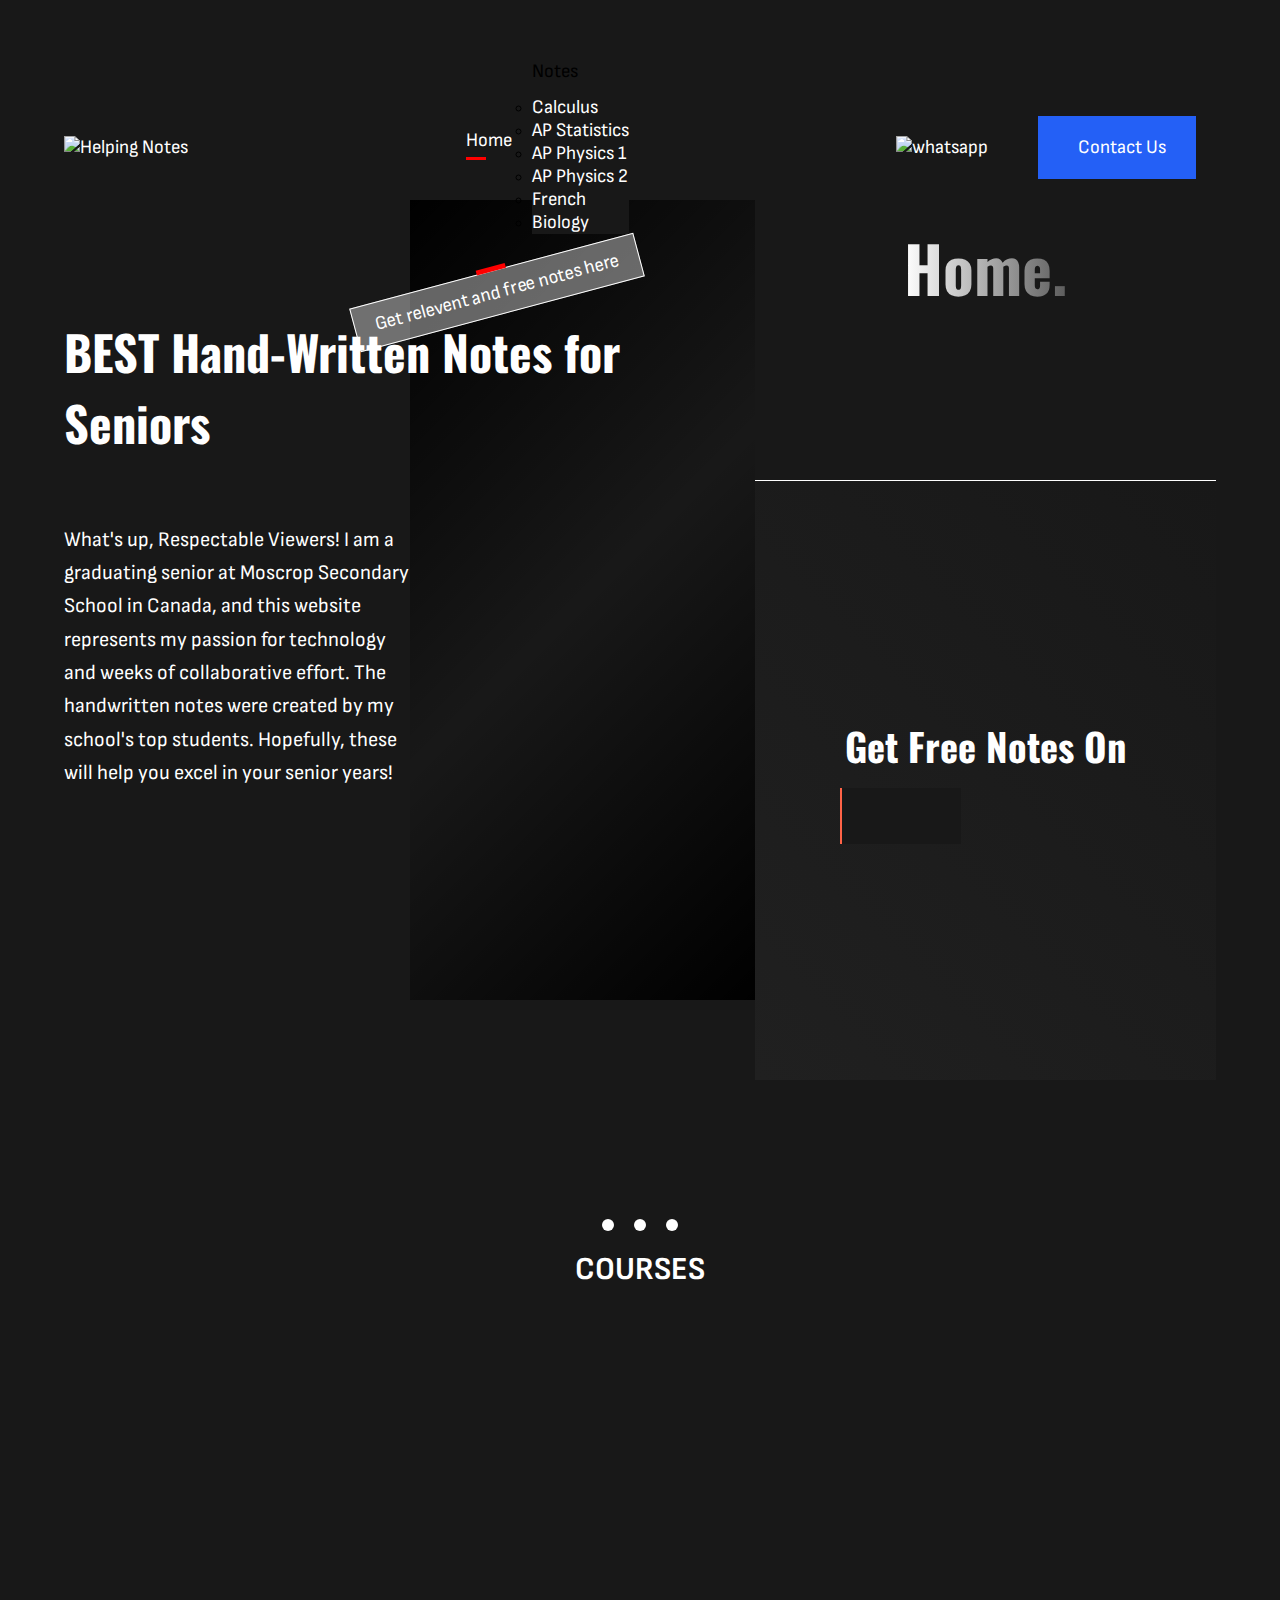
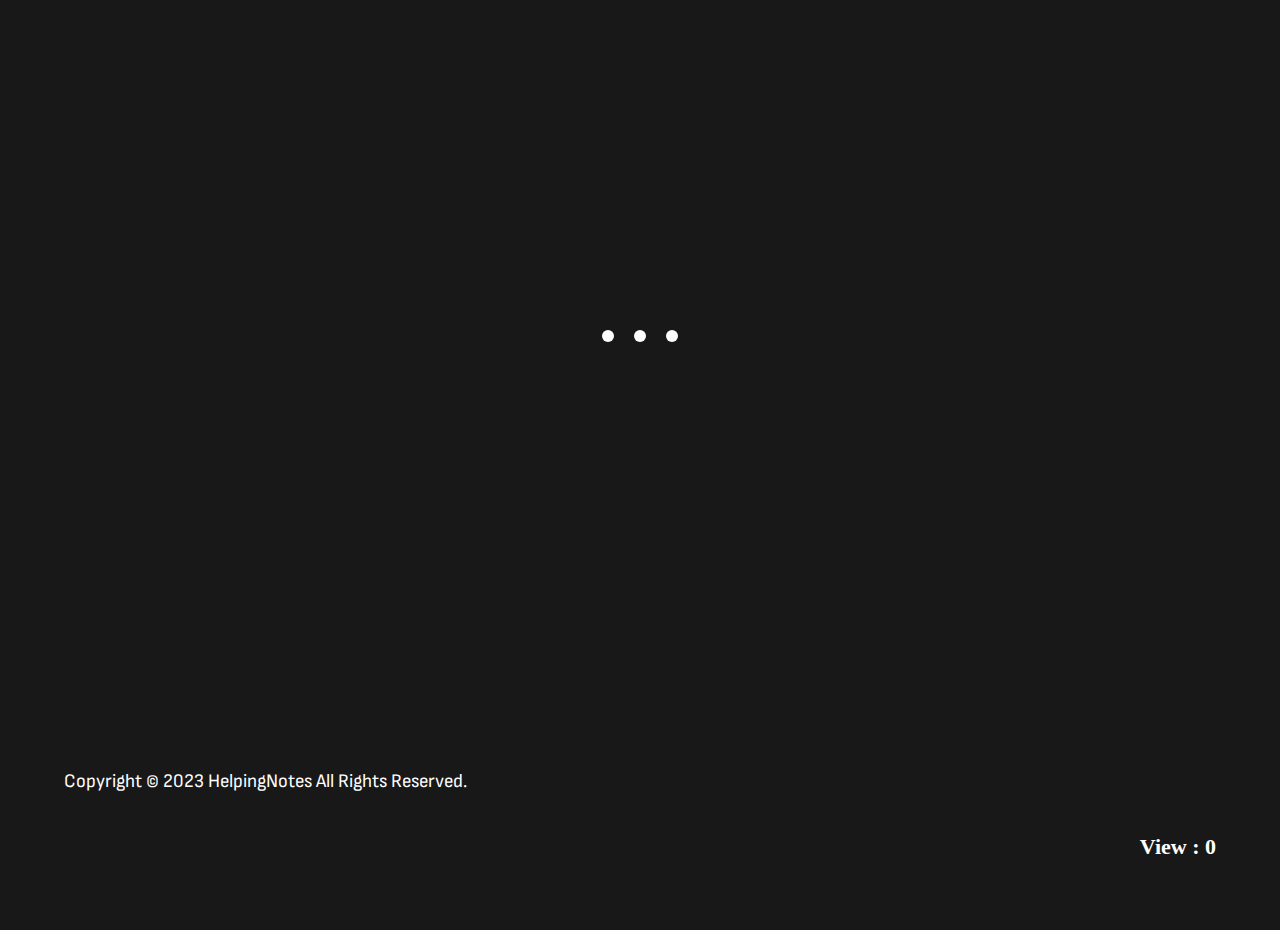
==== commit 50000032: "Add files via upload" ====
--- a/index.html
+++ b/index.html
@@ -41,7 +41,7 @@
         <!-- This is navbar/header code -->
         <header class="nav-header">
             <nav class="desktop-navbar">
-                <a herf="./index.html" class="logo">
+                <a href="./index.html" class="logo">
                     <img src="./images/logo.png" alt="Helping Notes">
                 </a>
 
@@ -59,9 +59,9 @@
                         <ul class="dropdown-menu">
 
                             <li><a class="dropdown-item" href="./calculus.html">Calculus</a></li>
-                            <li><a class="dropdown-item" href="./pre-calculus.html">Pre-Calculus</a></li>
-                            <li><a class="dropdown-item" href="./apphysics1.html">AP-Physics 1</a></li>
-                            <li><a class="dropdown-item" href="./apphysics2.html">AP-Physics 2</a></li>
+                            <li><a class="dropdown-item" href="./ap-statistics.html">AP Statistics</a></li>
+                            <li><a class="dropdown-item" href="./apphysics1.html">AP Physics 1</a></li>
+                            <li><a class="dropdown-item" href="./apphysics2.html">AP Physics 2</a></li>
                             <li><a class="dropdown-item" href="./french.html">French</a></li>
                             <li><a class="dropdown-item" href="./biology.html">Biology</a></li>
                         </ul>
@@ -74,7 +74,7 @@
                     <div class="social-media">
                         <a href="https://wa.me/+17325208465" target="_blank" class="social-1"><img
                                 src="./images/whatsapp.png" alt="whatsapp"></a>
-                        <a href="instaid" target="_blank" class="social-2"><img
+                        <a href="https://www.instagram.com/yogyag_27/" target="_blank" class="social-2"><img
                                 src="./images/instagram.png" alt=""></a>
 
                     </div>
@@ -117,9 +117,9 @@
                             <ol class="dropdown-menu">
 
                                 <li><a class="dropdown-item" href="./calculus.html">Calculus</a></li>
-                                <li><a class="dropdown-item" href="./pre-calculus.html">Pre-Calculus</a></li>
-                                <li><a class="dropdown-item" href="./apphysics1.html">AP-Physics 1</a></li>
-                                <li><a class="dropdown-item" href="./apphysics2.html">AP-Physics 2</a></li>
+                                <li><a class="dropdown-item" href="./ap-statistics.html">AP Statistics</a></li>
+                                <li><a class="dropdown-item" href="./apphysics1.html">AP Physics 1</a></li>
+                                <li><a class="dropdown-item" href="./apphysics2.html">AP Physics 2</a></li>
                                 <li><a class="dropdown-item" href="./french.html">French</a></li>
                                 <li><a class="dropdown-item" href="./biology.html">Biology</a></li>
                             </ol>
@@ -130,8 +130,10 @@
                     <!-- mobile contact link -->
                     <div class="nav-contact">
                         <div class="social-media">
-                            <div class="social-1"><img src="./images/whatsapp.png" alt="whatsapp"></div>
-                            <div class="social-2"><img src="./images/instagram.png" alt=""></div>
+                            <a href="https://wa.me/+17325208465" target="_blank" class="social-1"><img
+                                src="./images/whatsapp.png" alt="whatsapp"></a>
+                        <a href="https://www.instagram.com/yogyag_27/" target="_blank" class="social-2"><img
+                                src="./images/instagram.png" alt=""></a>
 
                         </div>
                         <div class="contact-us">
@@ -159,14 +161,12 @@
                         <!-- welcome part main heading -->
                         <header class="f-blog-heading">
                             <h1>
-                                Notes And answers for Grade 11
+                                BEST Hand-Written Notes for Seniors
                             </h1>
                         </header>
                         <!-- welcome part main welcome text -->
                         <div class="blog-desc">
-                            Lorem ipsum dolor sit, amet consectetur adipisicing elit. Modi odio impedit in natus
-                            corporis harum voluptatem doloribus, vitae earum vero ea error porro perferendis aperiam
-                            recusandae fugit consequuntur accusantium sed nostrum non!
+                            What's up, Respectable Viewers! I am a graduating senior at Moscrop Secondary School in Canada, and this website represents my passion for technology and weeks of collaborative effort. The handwritten notes were created by my school's top students. Hopefully, these will help you excel in your senior years!
                         </div>
 
                     </div>
@@ -218,7 +218,7 @@
                     <div class="card" style="width: 18rem; ">
                         <img src="./images/1.jpg" class="card-img-top" alt="...">
                         <div class="card-body">
-                            <h5 class="card-title">Card title</h5>
+                            <h5 class="card-title">By: Anonymous</h5>
                             <h5 class="card-text my-4">CALCULUS</h5>
                             <a href="./calculus.html" class="continue">Continue</a>
                         </div>
@@ -227,34 +227,34 @@
                     <div class="card" style="width: 18rem; ">
                         <img src="./images/2.jpg" class="card-img-top" alt="...">
                         <div class="card-body">
-                            <h5 class="card-title">Card title</h5>
-                            <h5 class="card-text my-4">PRE-CALCULUS</h5>
-                            <a href="./pre-calculus.html" class="continue">Continue</a>
-                        </div>
-                        <h1 class="animated-topic-name">PRE-CALCULUS</h1>
+                            <h5 class="card-title">By: Billy Wang</h5>
+                            <h5 class="card-text my-4">AP Statistics</h5>
+                            <a href="./AP Statistics.html" class="continue">Continue</a>
+                        </div>
+                        <h1 class="animated-topic-name">AP Statistics</h1>
                     </div>
                     <div class="card" style="width: 18rem; ">
                         <img src="./images/3.jpg" class="card-img-top" alt="...">
                         <div class="card-body">
-                            <h5 class="card-title">Card title</h5>
-                            <h5 class="card-text my-4">AP-PHYSICS 1</h5>
+                            <h5 class="card-title">By: Billy Wang</h5>
+                            <h5 class="card-text my-4">AP Physics 1</h5>
                             <a href="./apphysics1.html" class="continue">Continue</a>
                         </div>
-                        <h1 class="animated-topic-name">AP-PHYSICS 1</h1>
+                        <h1 class="animated-topic-name">AP Physics 1</h1>
                     </div>
                     <div class="card" style="width: 18rem; ">
                         <img src="./images/3.jpg" class="card-img-top" alt="...">
                         <div class="card-body">
-                            <h5 class="card-title">Card title</h5>
-                            <h5 class="card-text my-4">AP-PHYSICS 2</h5>
+                            <h5 class="card-title">By: Billy Wang</h5>
+                            <h5 class="card-text my-4">AP Physics 2</h5>
                             <a href="./apphysics2.html" class="continue">Continue</a>
                         </div>
-                        <h1 class="animated-topic-name">AP-PHYSICS 2</h1>
+                        <h1 class="animated-topic-name">AP Physics 2</h1>
                     </div>
                     <div class="card" style="width: 18rem; ">
                         <img src="./images/2.jpg" class="card-img-top" alt="...">
                         <div class="card-body">
-                            <h5 class="card-title">Card title</h5>
+                            <h5 class="card-title">By: Jack Xu</h5>
                             <h5 class="card-text my-4">FRENCH</h5>
                             <a href="./french.html" class="continue">Continue</a>
                         </div>
@@ -263,7 +263,7 @@
                     <div class="card" style="width: 18rem; ">
                         <img src="./images/1.jpg" class="card-img-top" alt="...">
                         <div class="card-body">
-                            <h5 class="card-title">Card title</h5>
+                            <h5 class="card-title">By: Anonymous</h5>
                             <h5 class="card-text my-4">BIOLOGY</h5>
                             <a href="./biology.html" class="continue">Continue</a>
                         </div>
@@ -287,32 +287,35 @@
                     <div class="logo">
                         <img src="./images/logo.png" alt="logo">
                         <div class="footer-about">
-                            Lorem ipsum dolor sit amet, consectetur adipisicing elit. Labore eius in reiciendis!
+                            Hello, my name is Yogya Gupta. I am currently a grade 12 student at Moscrop Secondary School.
                         </div>
                         <hr size="1" color="white">
                     </div>
                     <!-- Contact details -->
                     <div class="contact-details">
-                        <li><img src="./images/social_media/phone.png" alt=""><a href="tel">+123-456-7890</a></li>
+                        <li><img src="./images/social_media/phone.png" alt=""><a href="tel:+1 (732)-520-8465">+1 (732)-520-8465</a></li>
                         <li><img src="./images/social_media/mail.png" alt=""><a
-                                href="mailto:Yoguag27@gmail.com">Yoguag27@gmail.com</a></li>
-                        <li><img src="./images/social_media/location.png" alt=""> Bumaby, BC, Canada</li>
+                                href="mailto:helpingnotesforyou@gmail.com">helpingnotesforyou@gmail.com</a></li>
+                        <li><img src="./images/social_media/instagram.png" alt=""><a href="https://www.instagram.com/yogyag_27/">/yogyag_27</a></li>
                     </div>
                 </div>
                 <!-- footer links -->
                 <div class="second-block footer-hide">
                     <h1>Explore</h1>
                     <ul>
-                        <a href="#">
-                            <li>HOME</li>
-                        </a><a href="#">
-                            <li>MATHS</li>
-                        </a><a href="#">
-                            <li>PHYSICS</li>
-                        </a><a href="#">
-                            <li>CHEMISTRY</li>
-                        </a><a href="#">
-                            <li>COURSE</li>
+                        <a href="./calculus.html">
+                            <li>CALCULUS</li>
+                        </a><a href="./ap-statistics.html">
+                            <li>AP Statistics</li>
+                        </a><a href="./apphysics1.html">
+                            <li>AP Physics 1</li>
+                        </a><a href="./apphysics2.html">
+                            <li>AP Physics 2</li>
+                        </a><a href="./french.html">
+                            <li>FRENCH</li>
+                        </a>
+                        </a><a href="./biology.html">
+                            <li>BIOLOGY</li>
                         </a>
                     </ul>
                 </div>
@@ -320,10 +323,9 @@
                 <div class="footer-follow footer-hide">
                     <h1>Follow Me</h1>
                     <ul>
-                        <li><img src="./images/social_media/facebook.png"></li>
-                        <li><img src="./images/social_media/twitter.png"></li>
-                        <li><img src="./images/social_media/linkedin.png"></li>
-                        <li><img src="./images/social_media/instagram.png"></li>
+                        <a href="https://wa.me/+17325208465" target="_blank"><li><img src="./images/social_media/whatsapp.png"></li></a>
+                        <a href="mailto:helpingnotesforyou@gmail.com.com" target="_blank"><li><img src="./images/social_media/email.png"></li></a>
+                        <a href="https://www.instagram.com/yogyag_27/" target="_blank"><li><img src="./images/social_media/instagram.png"></li></a>
                     </ul>
                 </div>
             </div>
@@ -335,7 +337,7 @@
 
         </div>
         <div class="copyright">
-            Copyright © 2021 HelpingNotes All Rights Reserved.
+            Copyright © 2023 HelpingNotes All Rights Reserved.
         </div>
     </main>
     <div class="footer-background"></div>
--- a/style.css
+++ b/style.css
@@ -775,7 +775,7 @@
 }
 .footer-follow > ul li{
     list-style: none;
-    margin: 0 10px;
+    margin-right: 20px;
 }
 .footer-follow > ul li>img{
     width: 40px;
@@ -789,6 +789,7 @@
     position: absolute;
     opacity: .2;
     top: 93%;
+    z-index: -1;
 
 }
 .contact-footer-background{
@@ -800,6 +801,7 @@
     position: absolute;
     opacity: .2;
     top: 90%;
+    z-index: -1;
 }
 .footer-view-counter{
     display: flex;
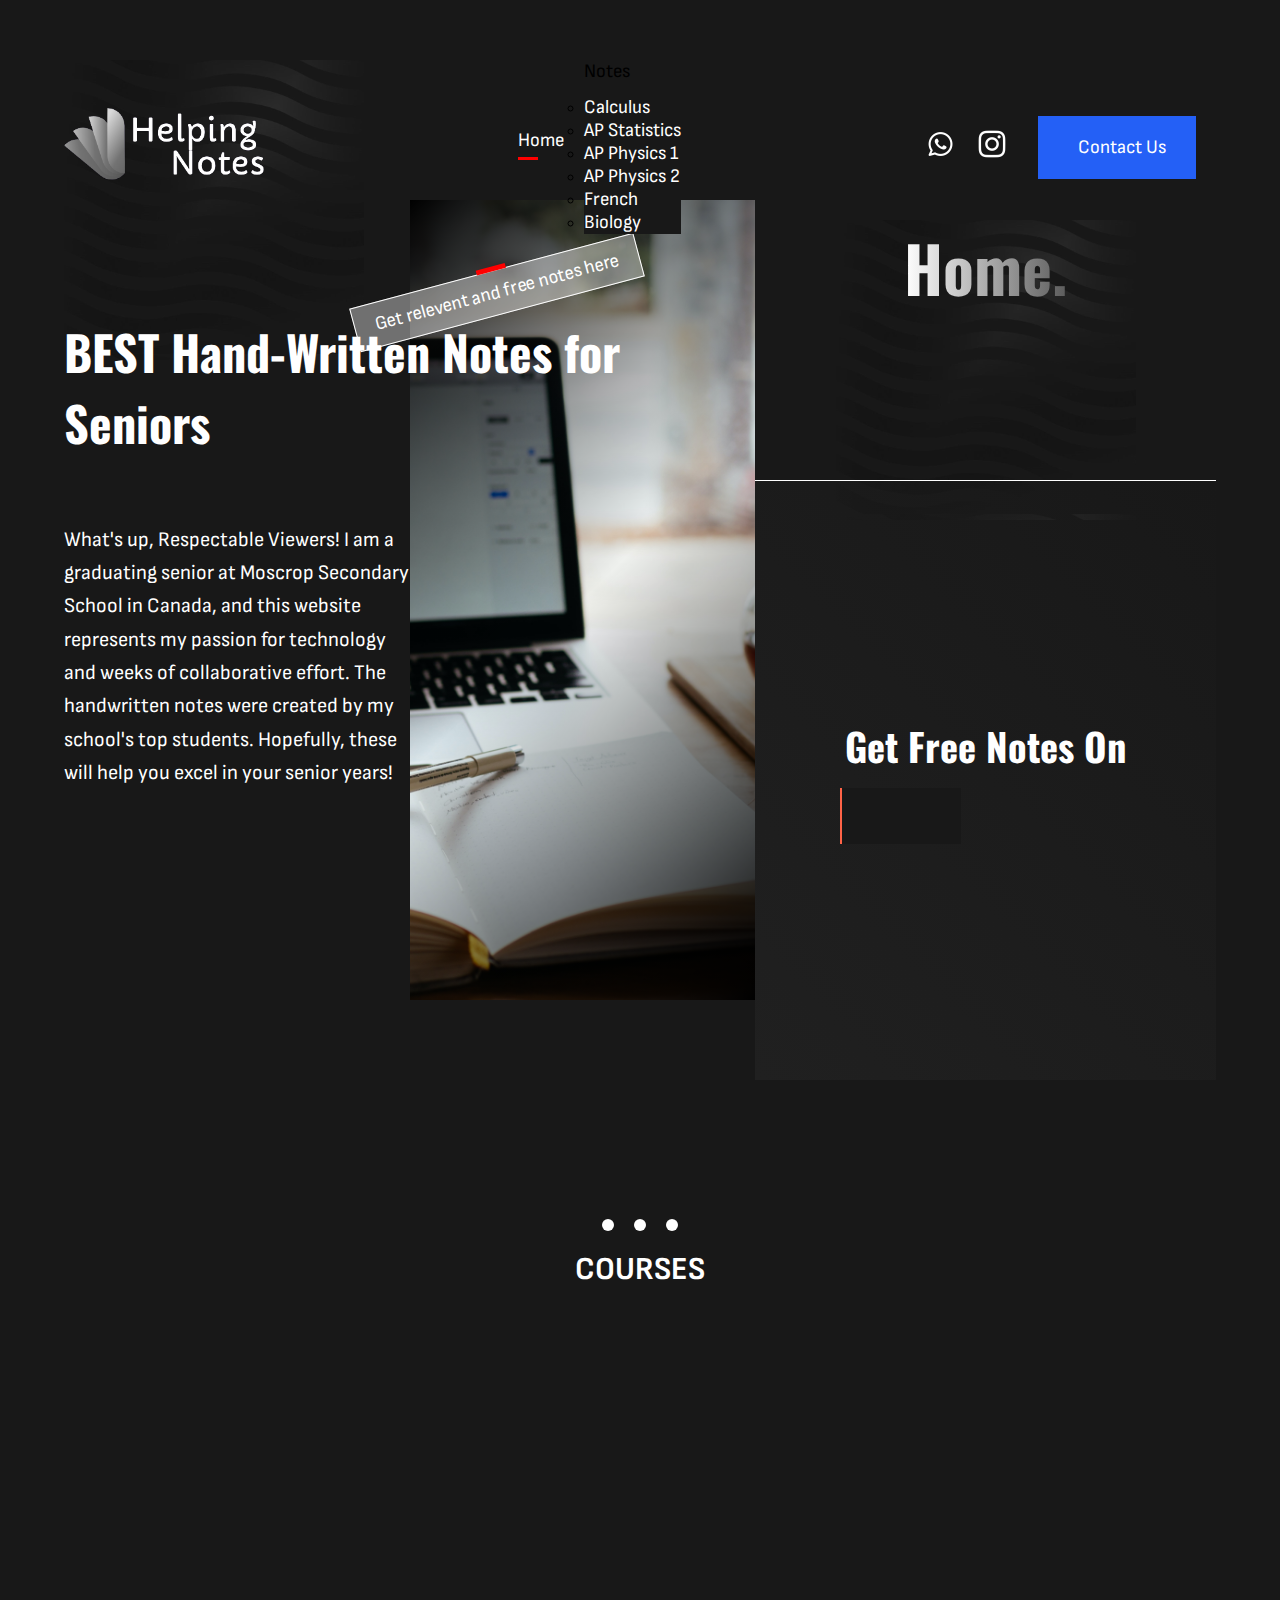
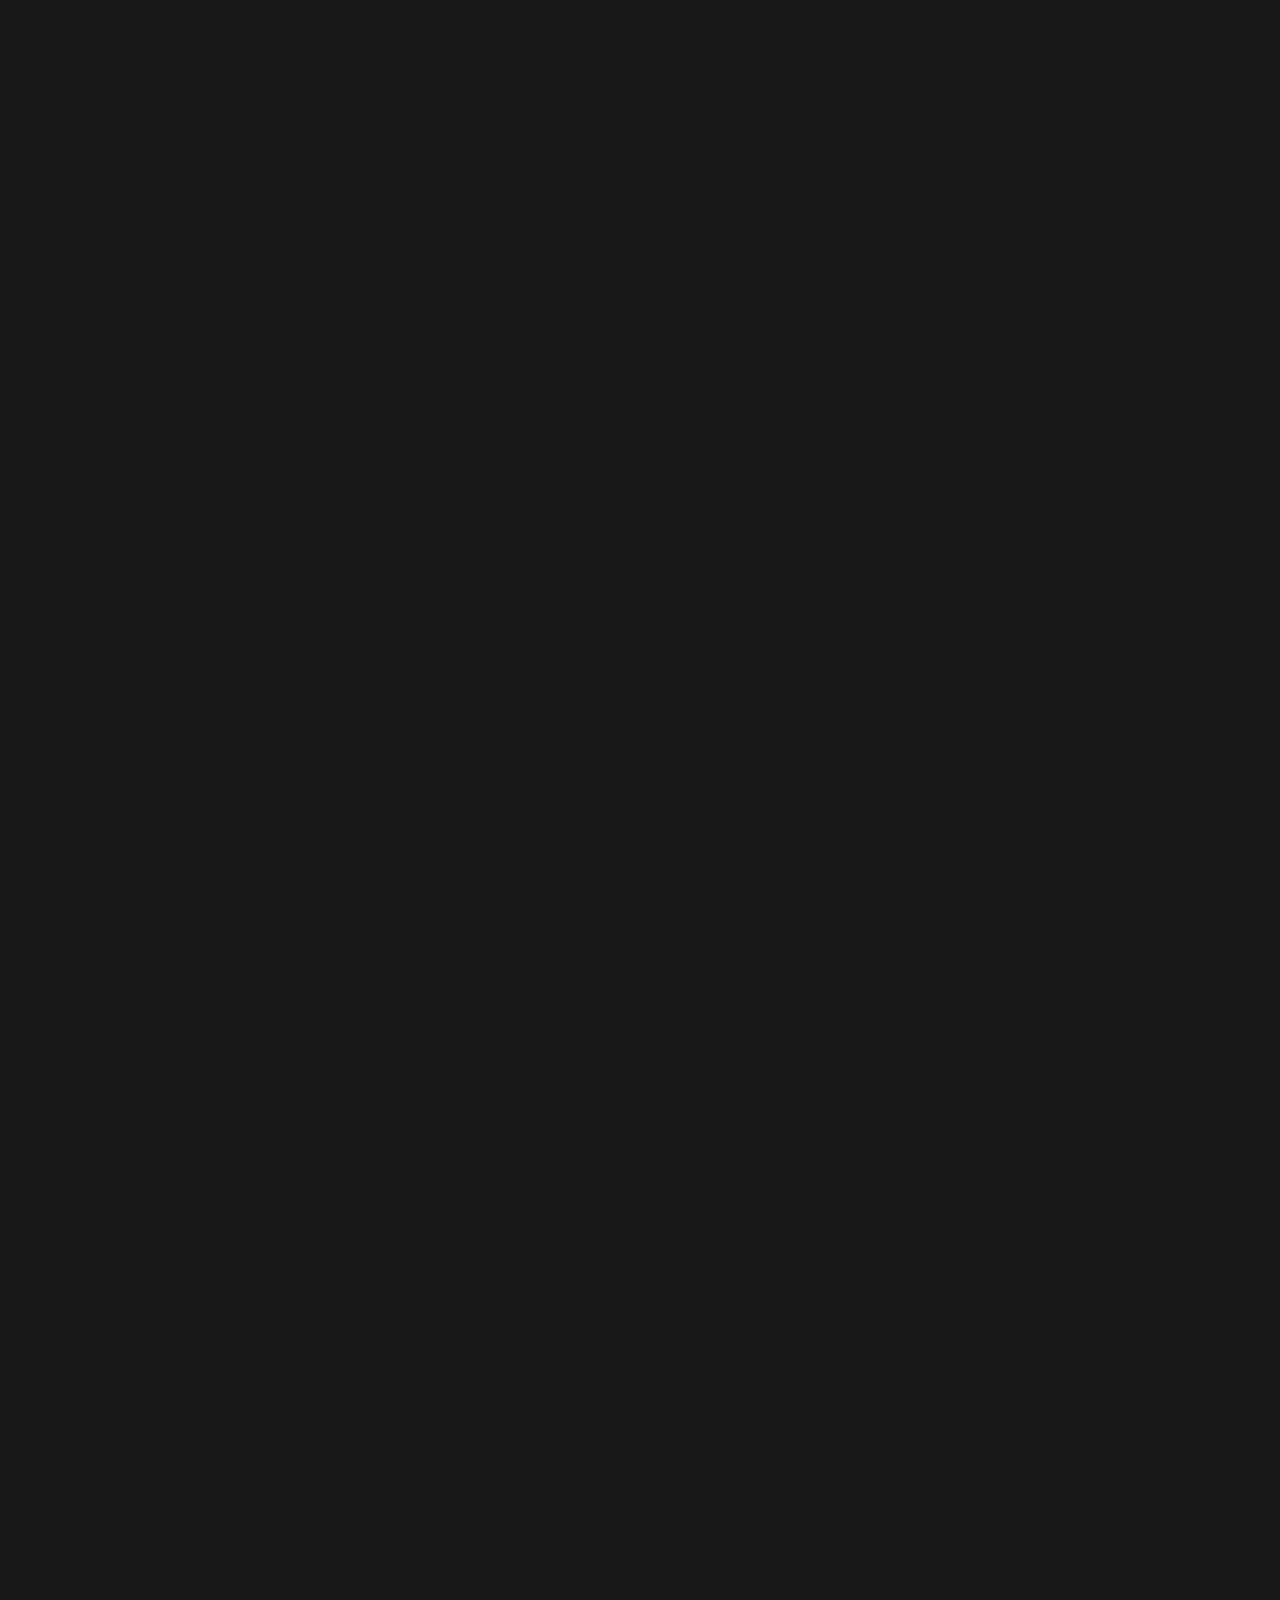
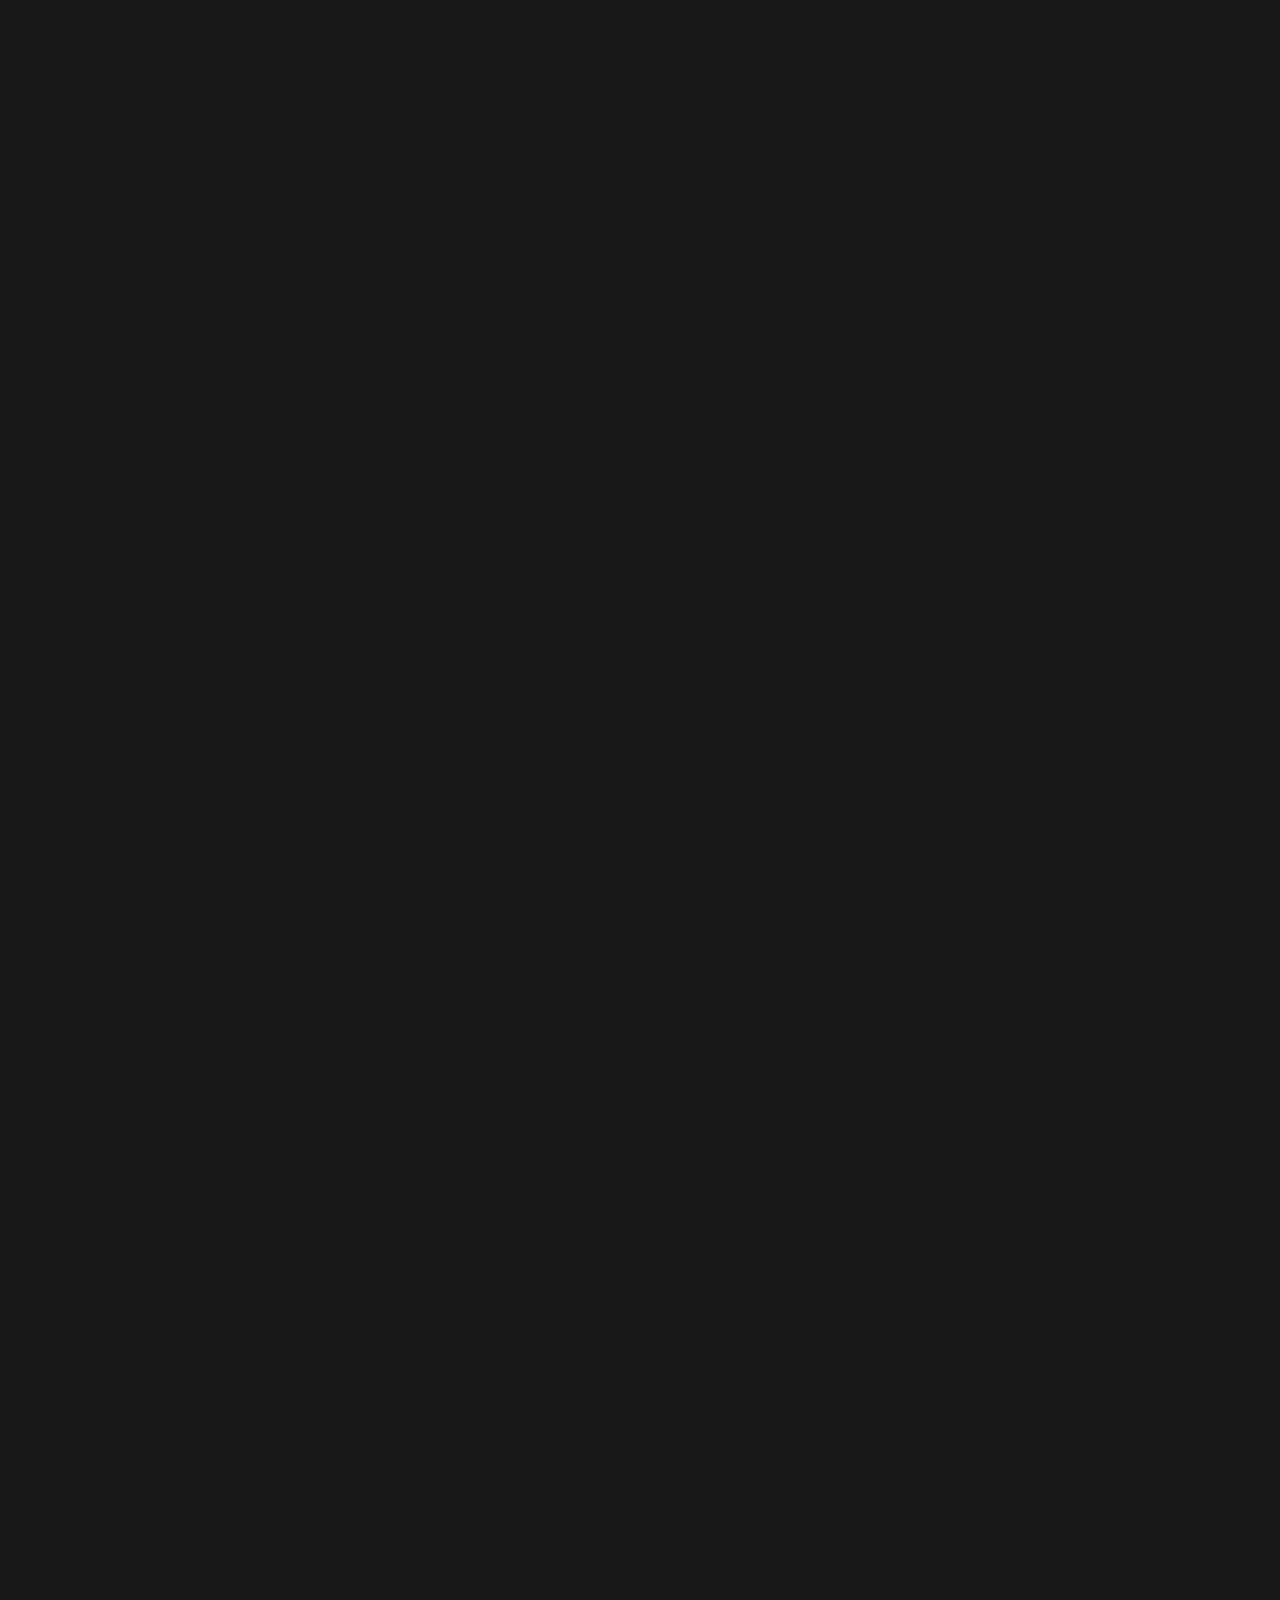
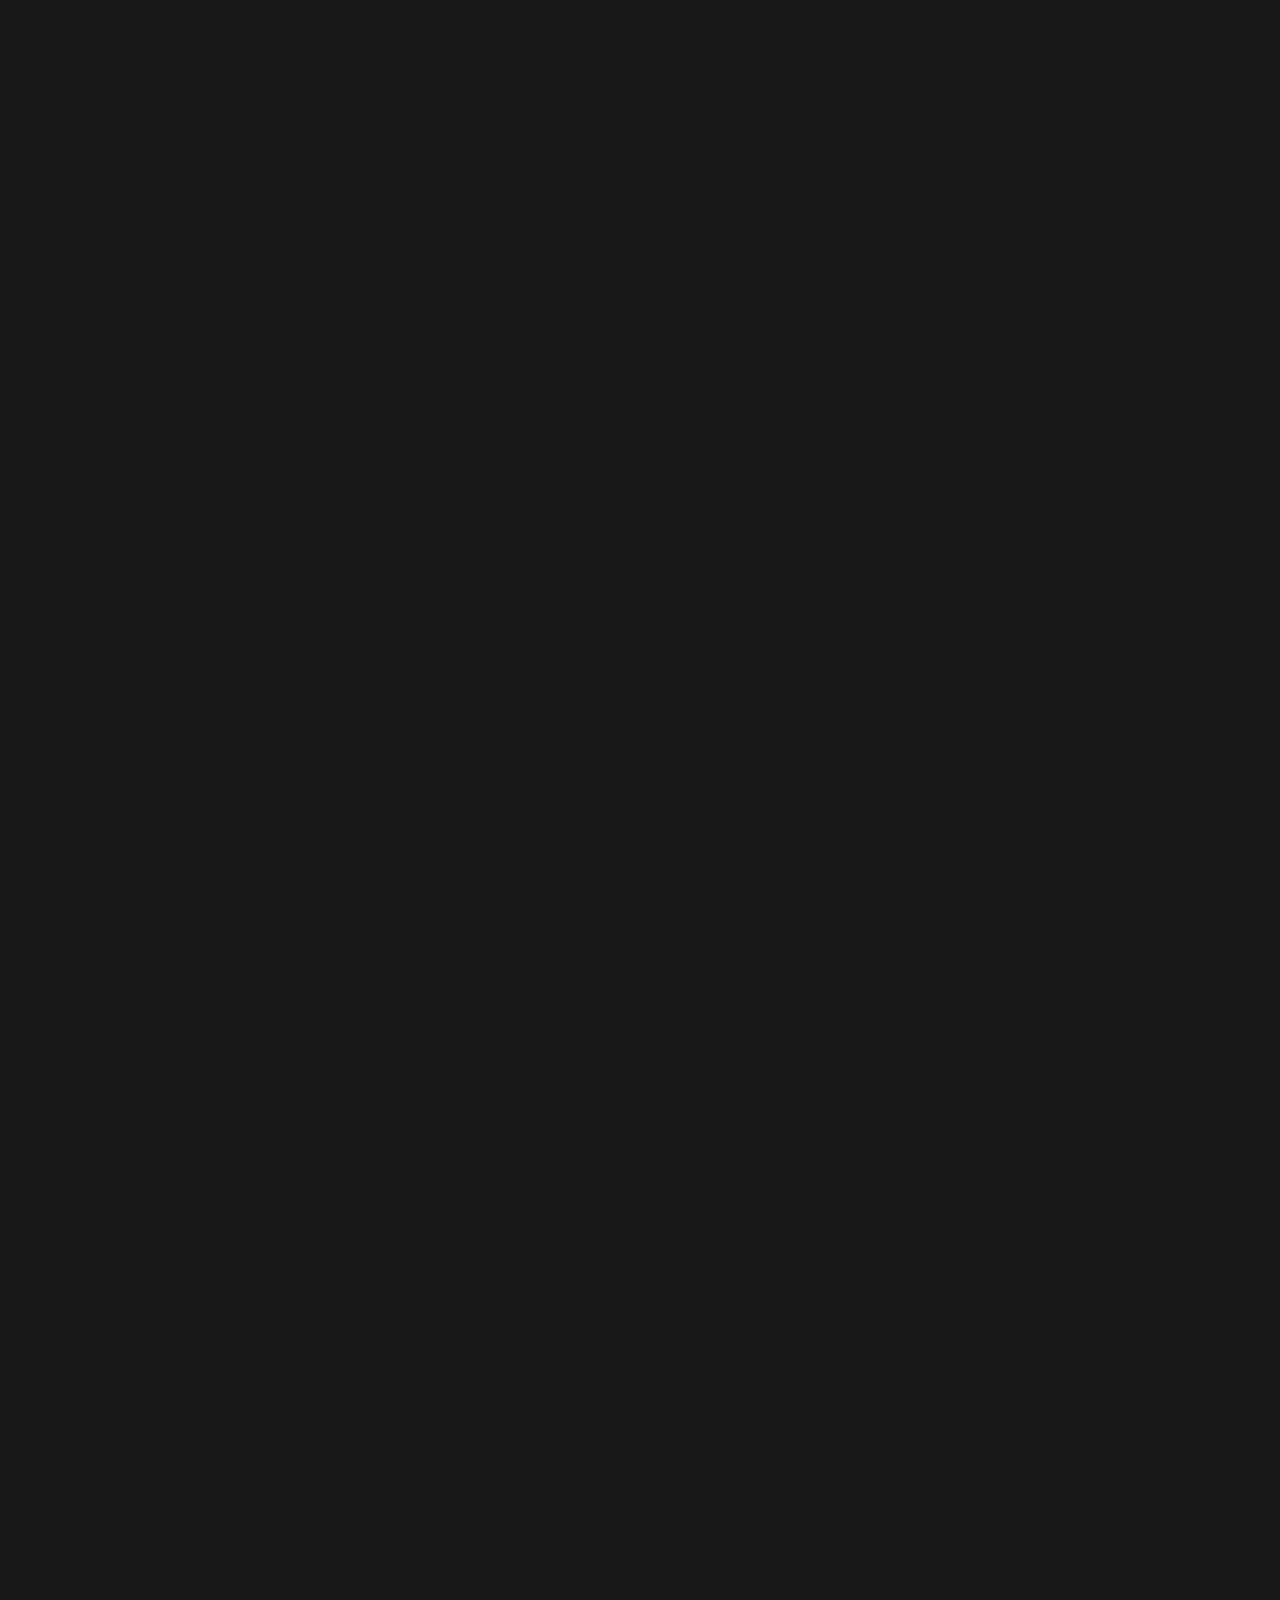
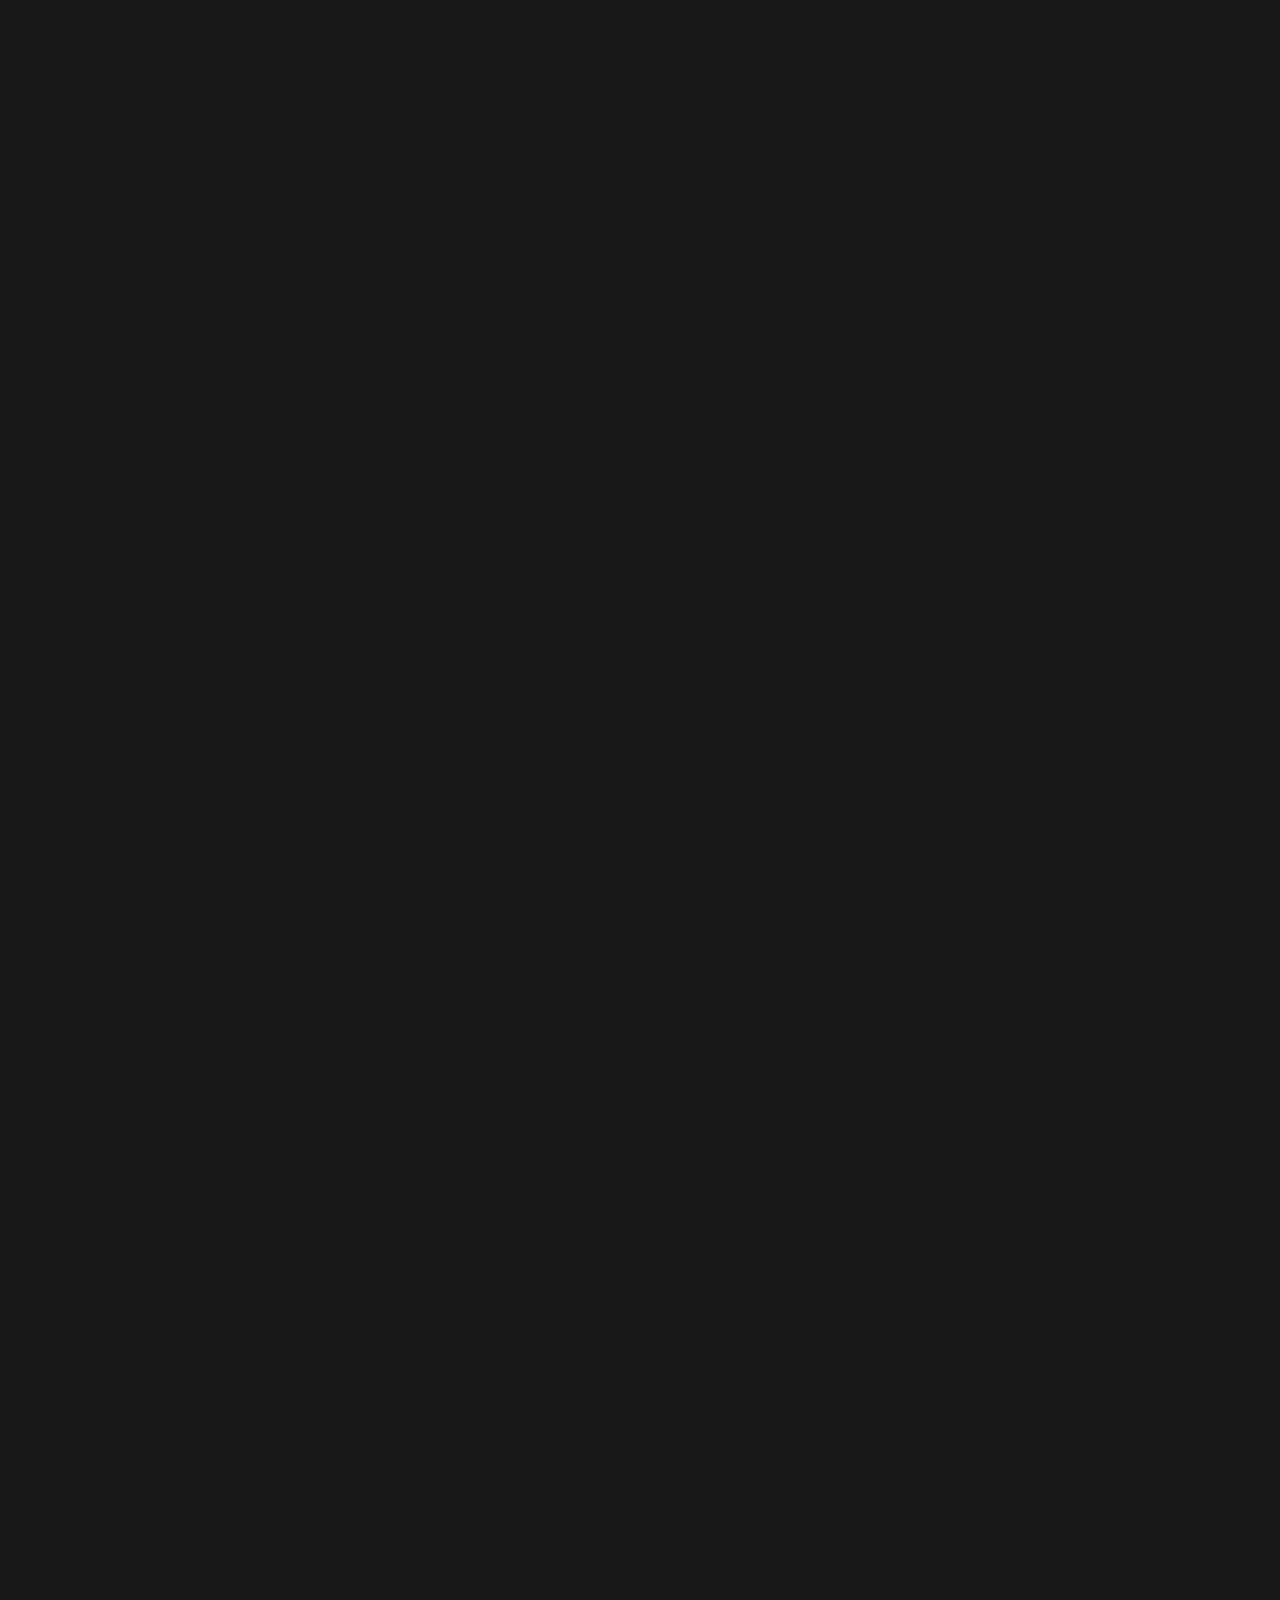
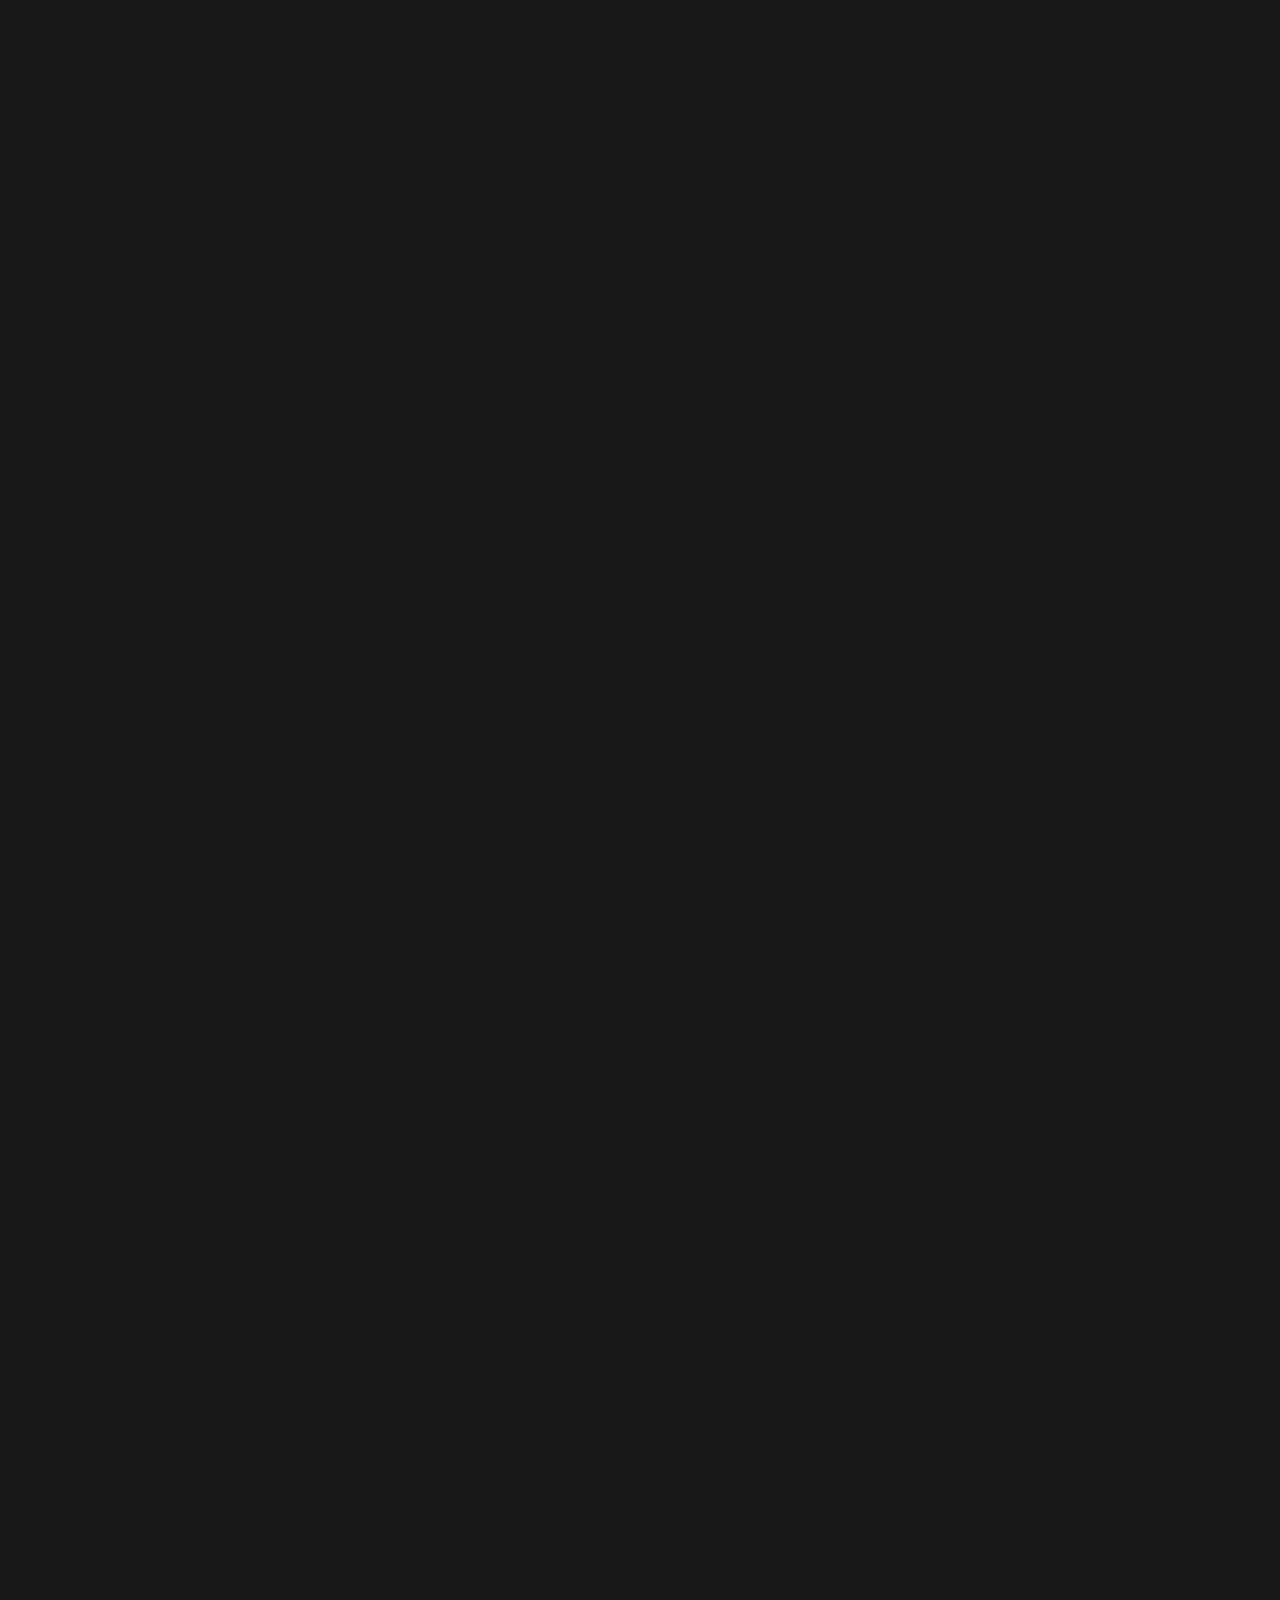
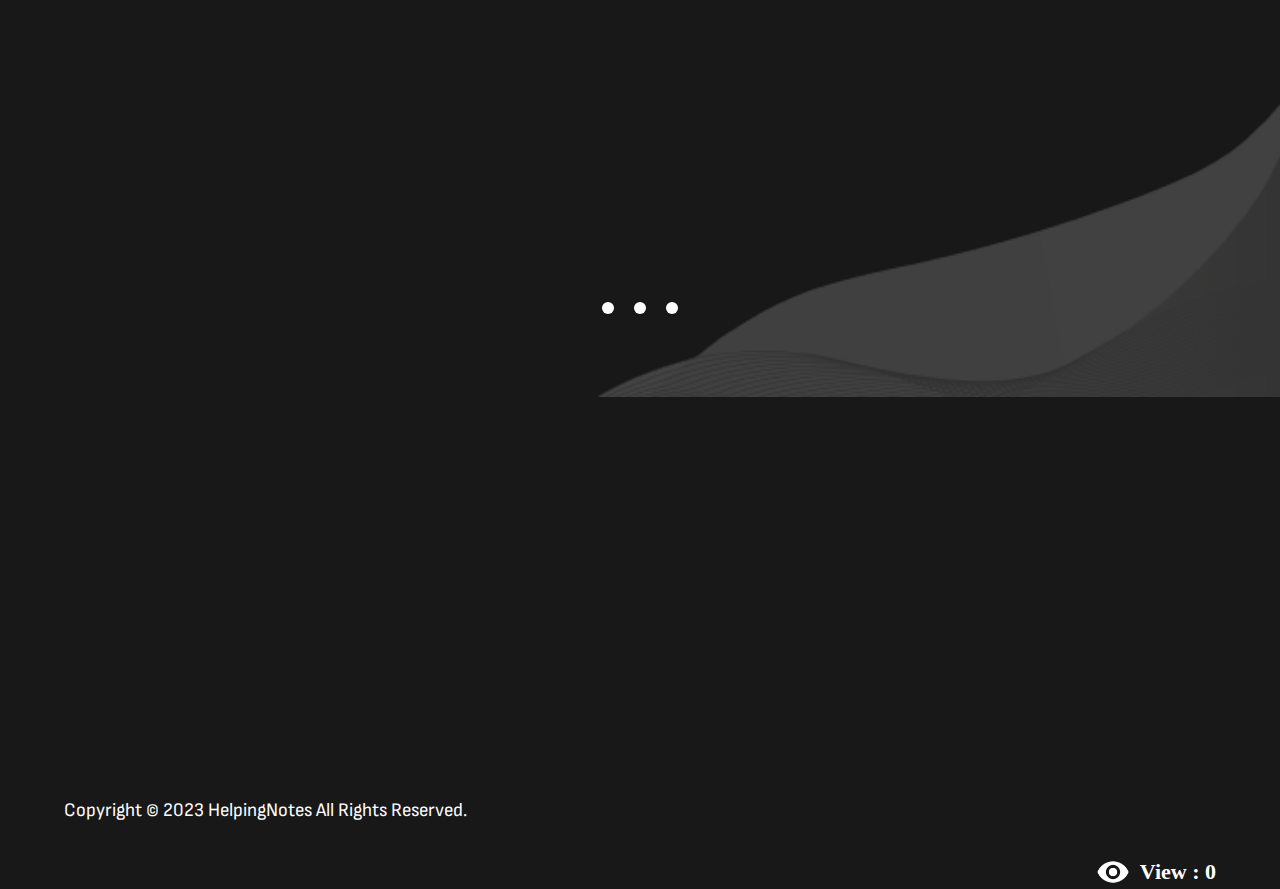
==== commit 7634282d: "Add files via upload" ====
--- a/index.html
+++ b/index.html
@@ -229,7 +229,7 @@
                         <div class="card-body">
                             <h5 class="card-title">By: Billy Wang</h5>
                             <h5 class="card-text my-4">AP Statistics</h5>
-                            <a href="./AP Statistics.html" class="continue">Continue</a>
+                            <a href="./ap-statistics.html" class="continue">Continue</a>
                         </div>
                         <h1 class="animated-topic-name">AP Statistics</h1>
                     </div>
--- a/style.css
+++ b/style.css
@@ -836,7 +836,7 @@
     width: 100%;
     height: 100%;
     display: grid;
-    grid-template-columns: 17% 83%;
+    grid-template-columns: 20% 80%;
     margin-top: 60px;
 }
 .current-chap{
@@ -975,8 +975,8 @@
     cursor: pointer;
 }
 #canvas-container {
-    /* max-width: 620p */
-    max-height: 800px;
+    width: 100%;
+    height: 100%;
     overflow: auto;
     background: rgb(87, 87, 87);
     text-align: center;
@@ -1013,7 +1013,7 @@
     color: white;
     font-family: var(--paragraph-font);
     font-weight: 900 !important;
-    position: relative;
+    position: absolute;
     top: -20px;
     left: 30px;
 }
